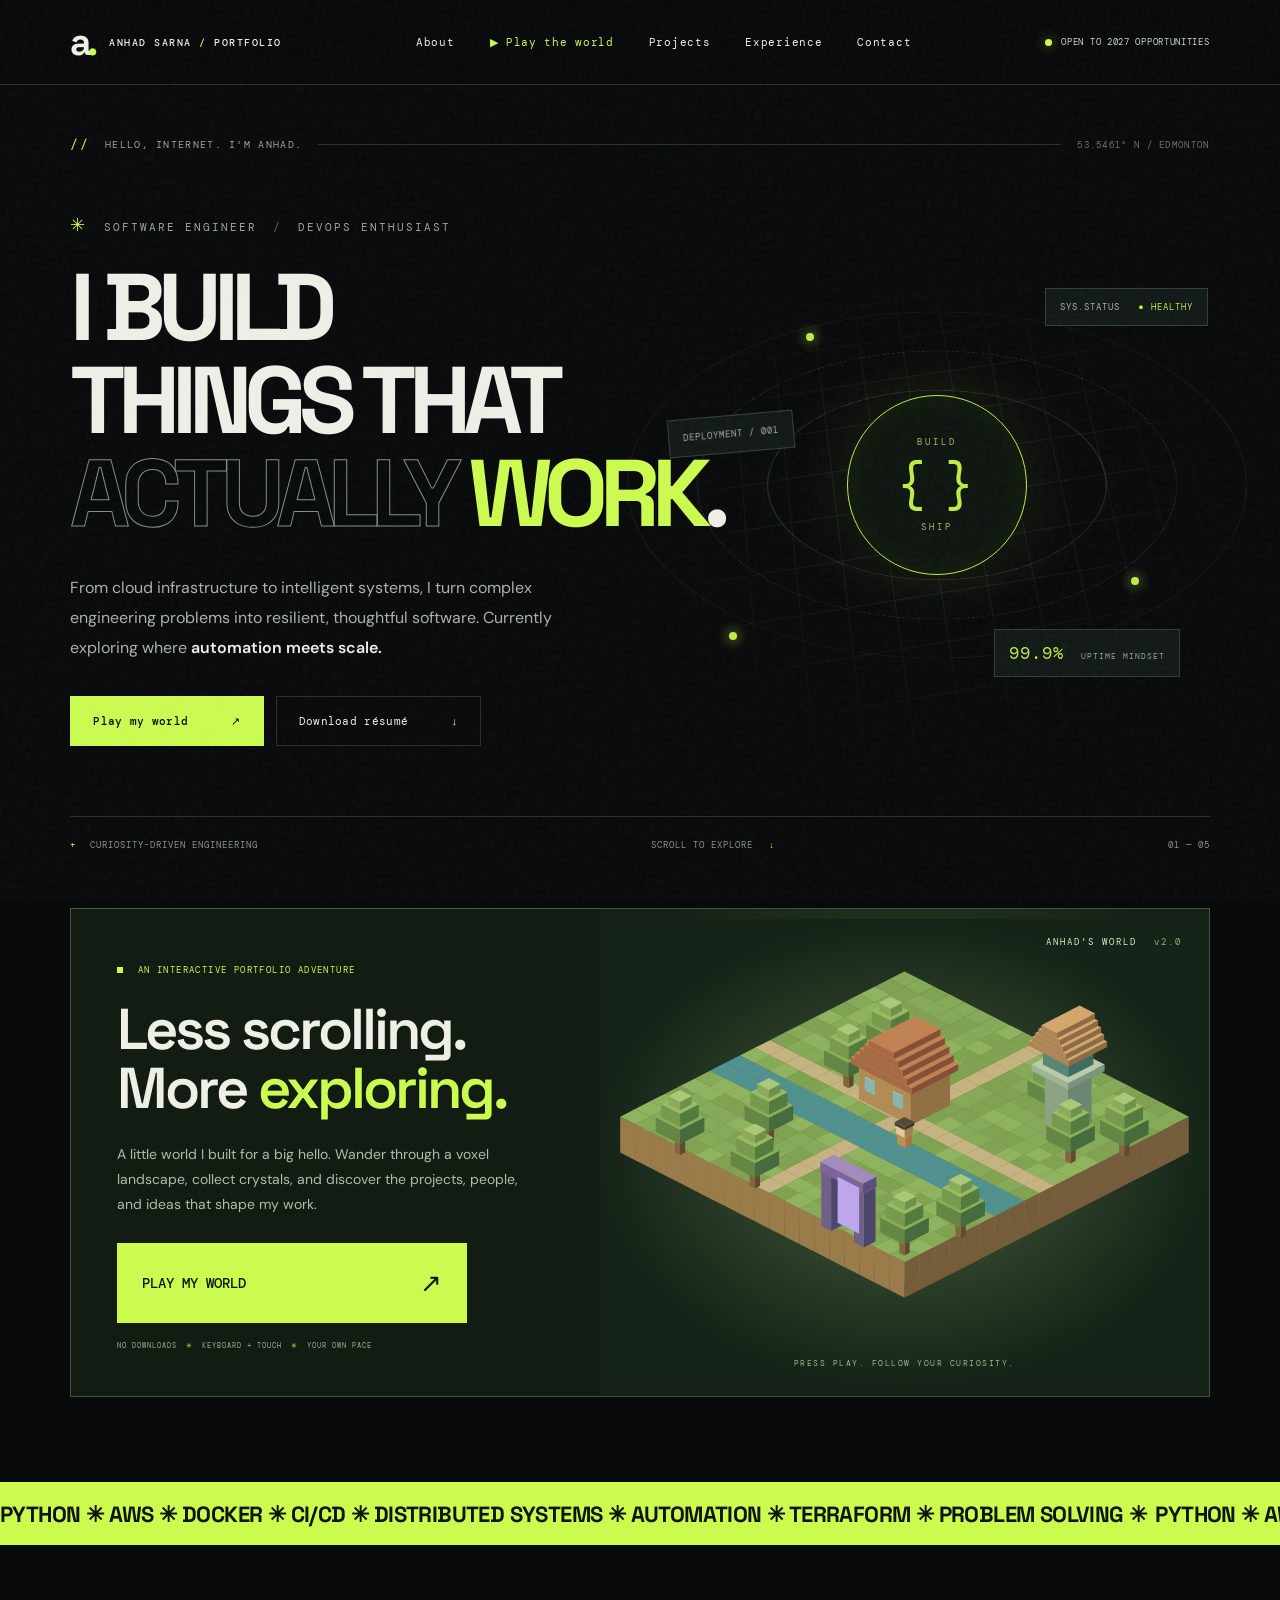
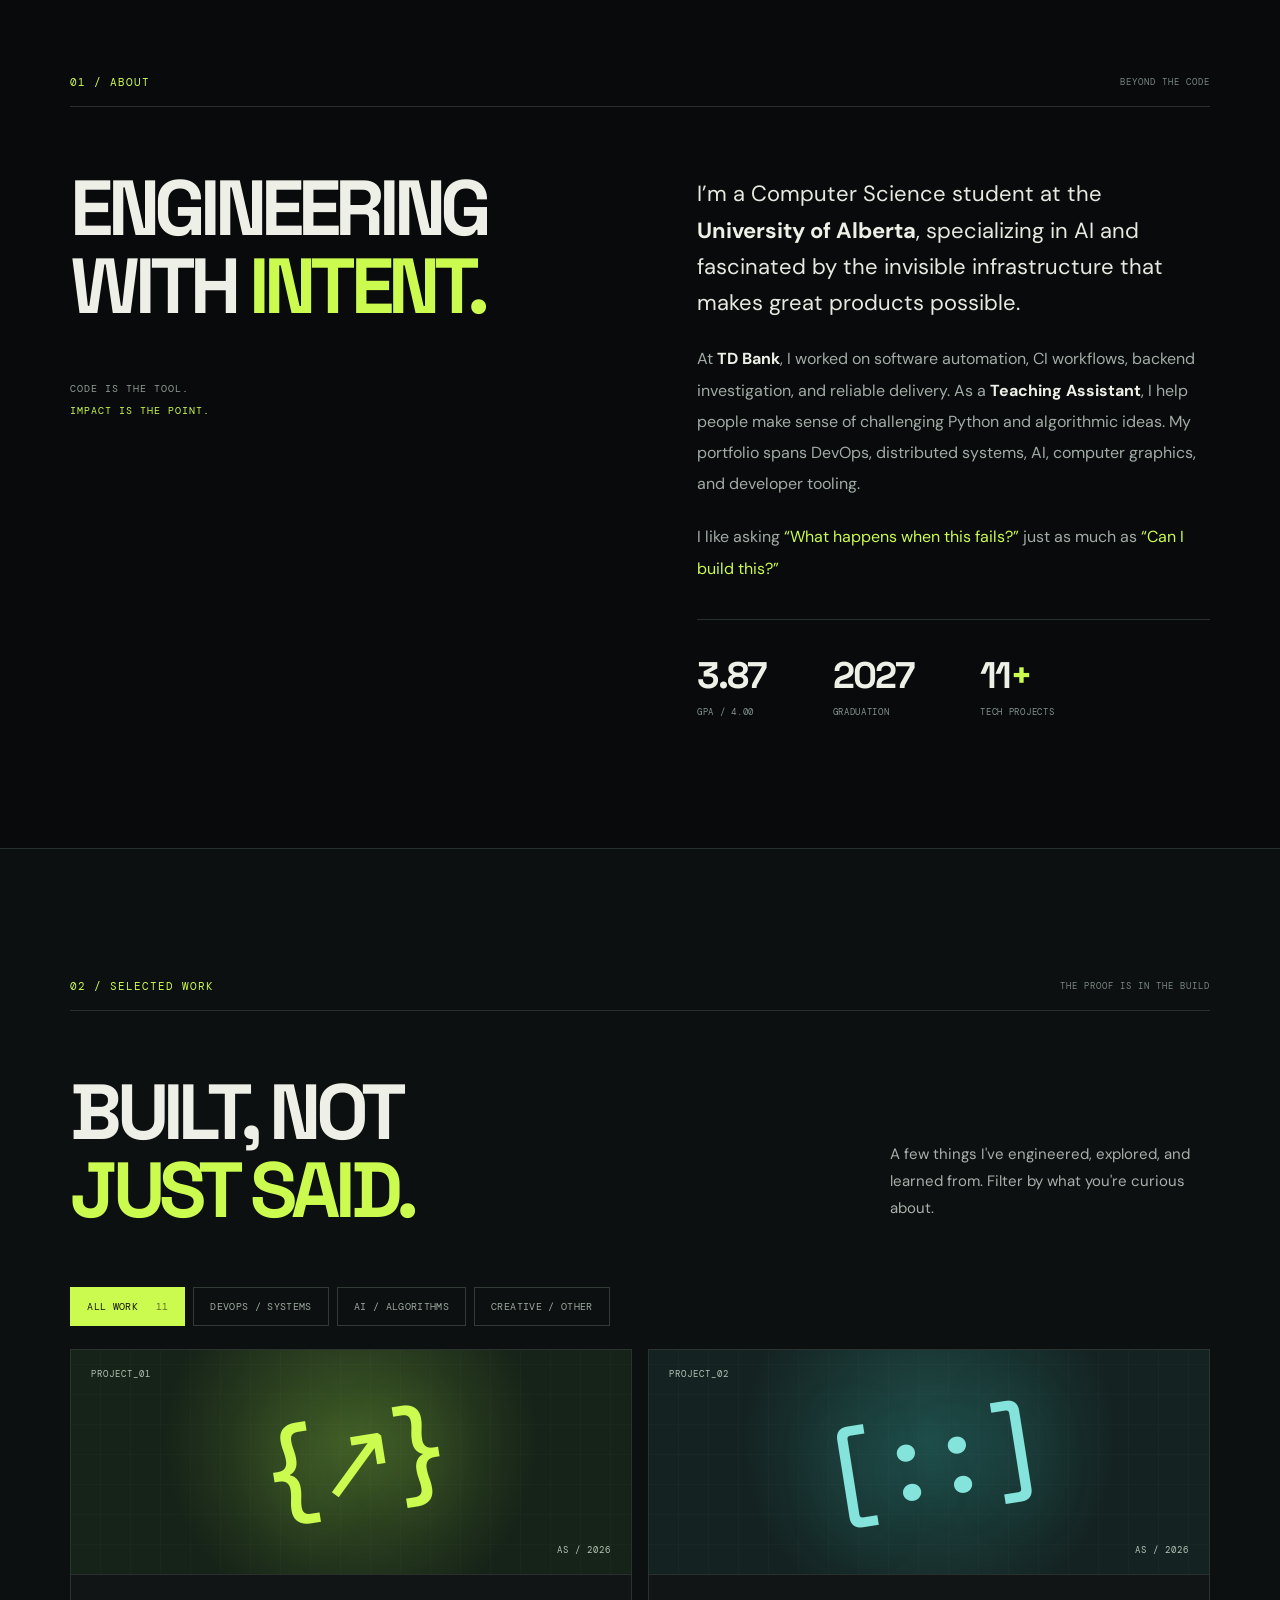
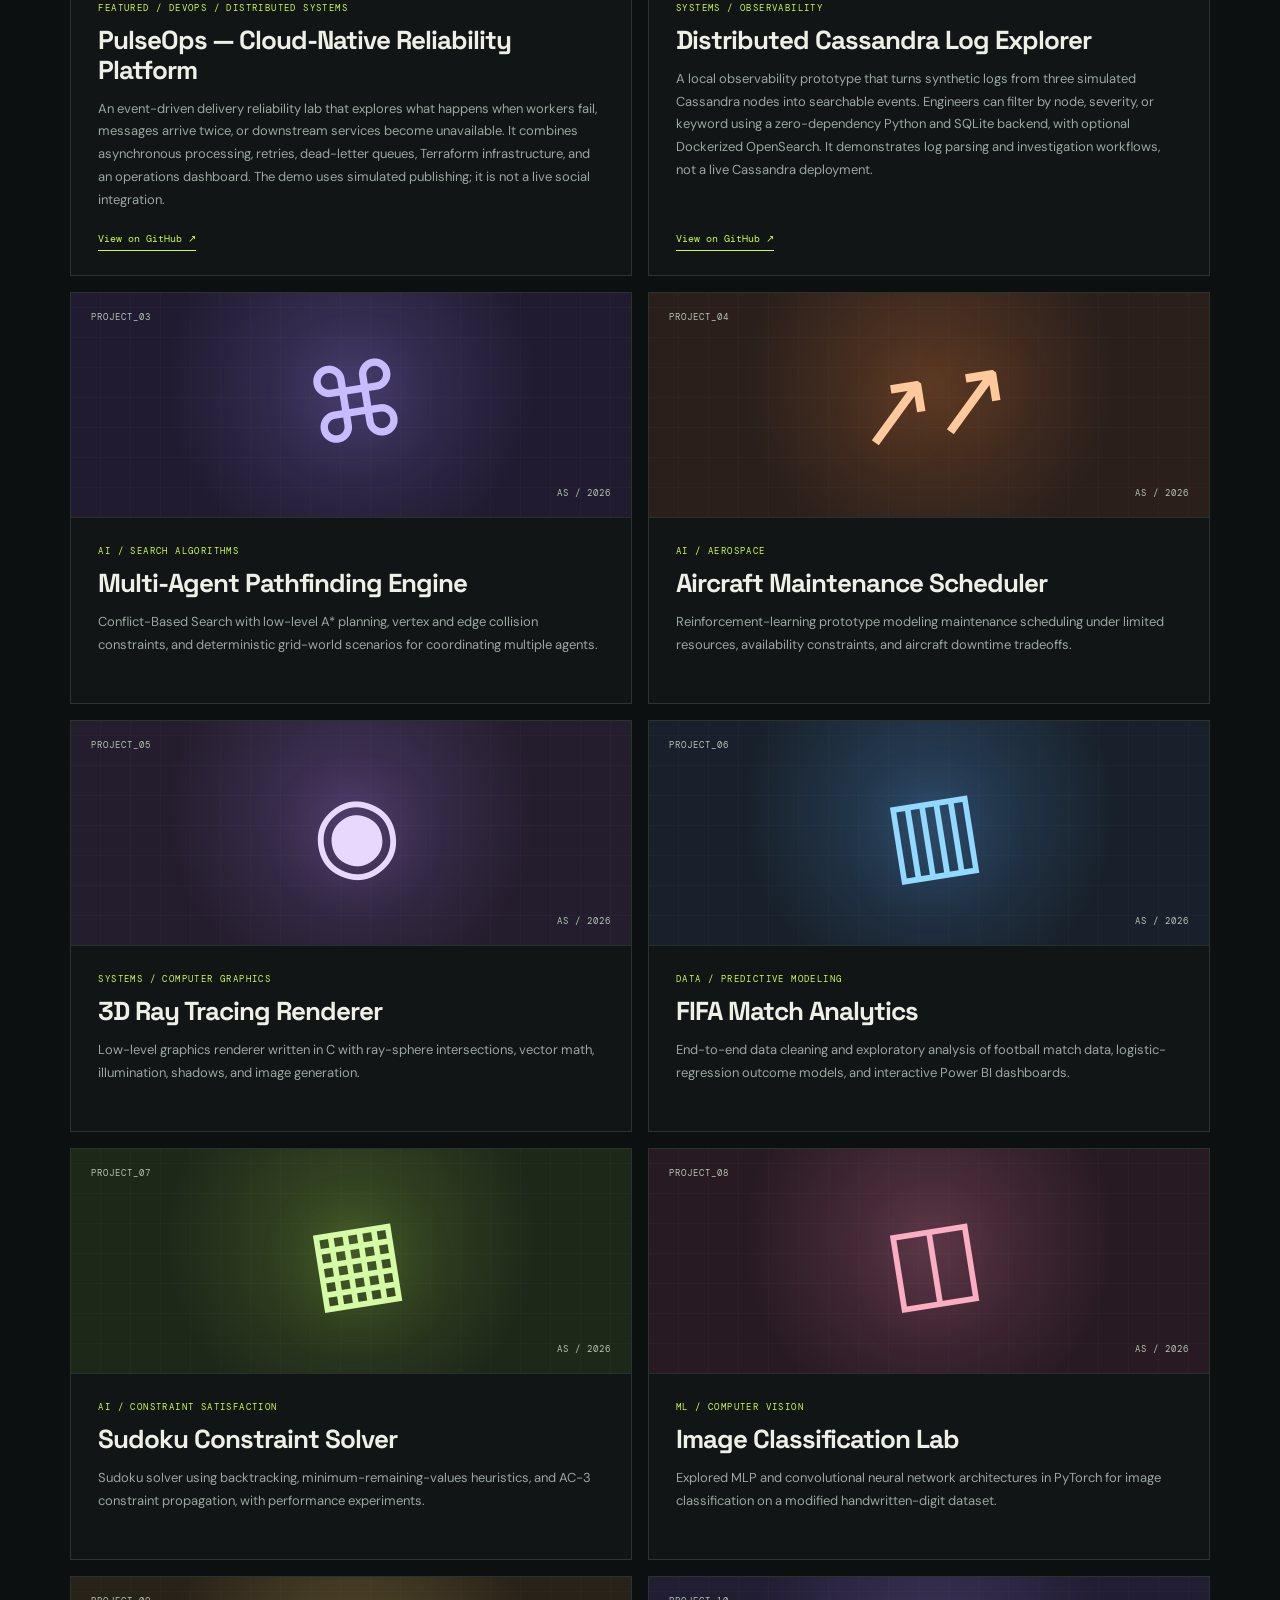
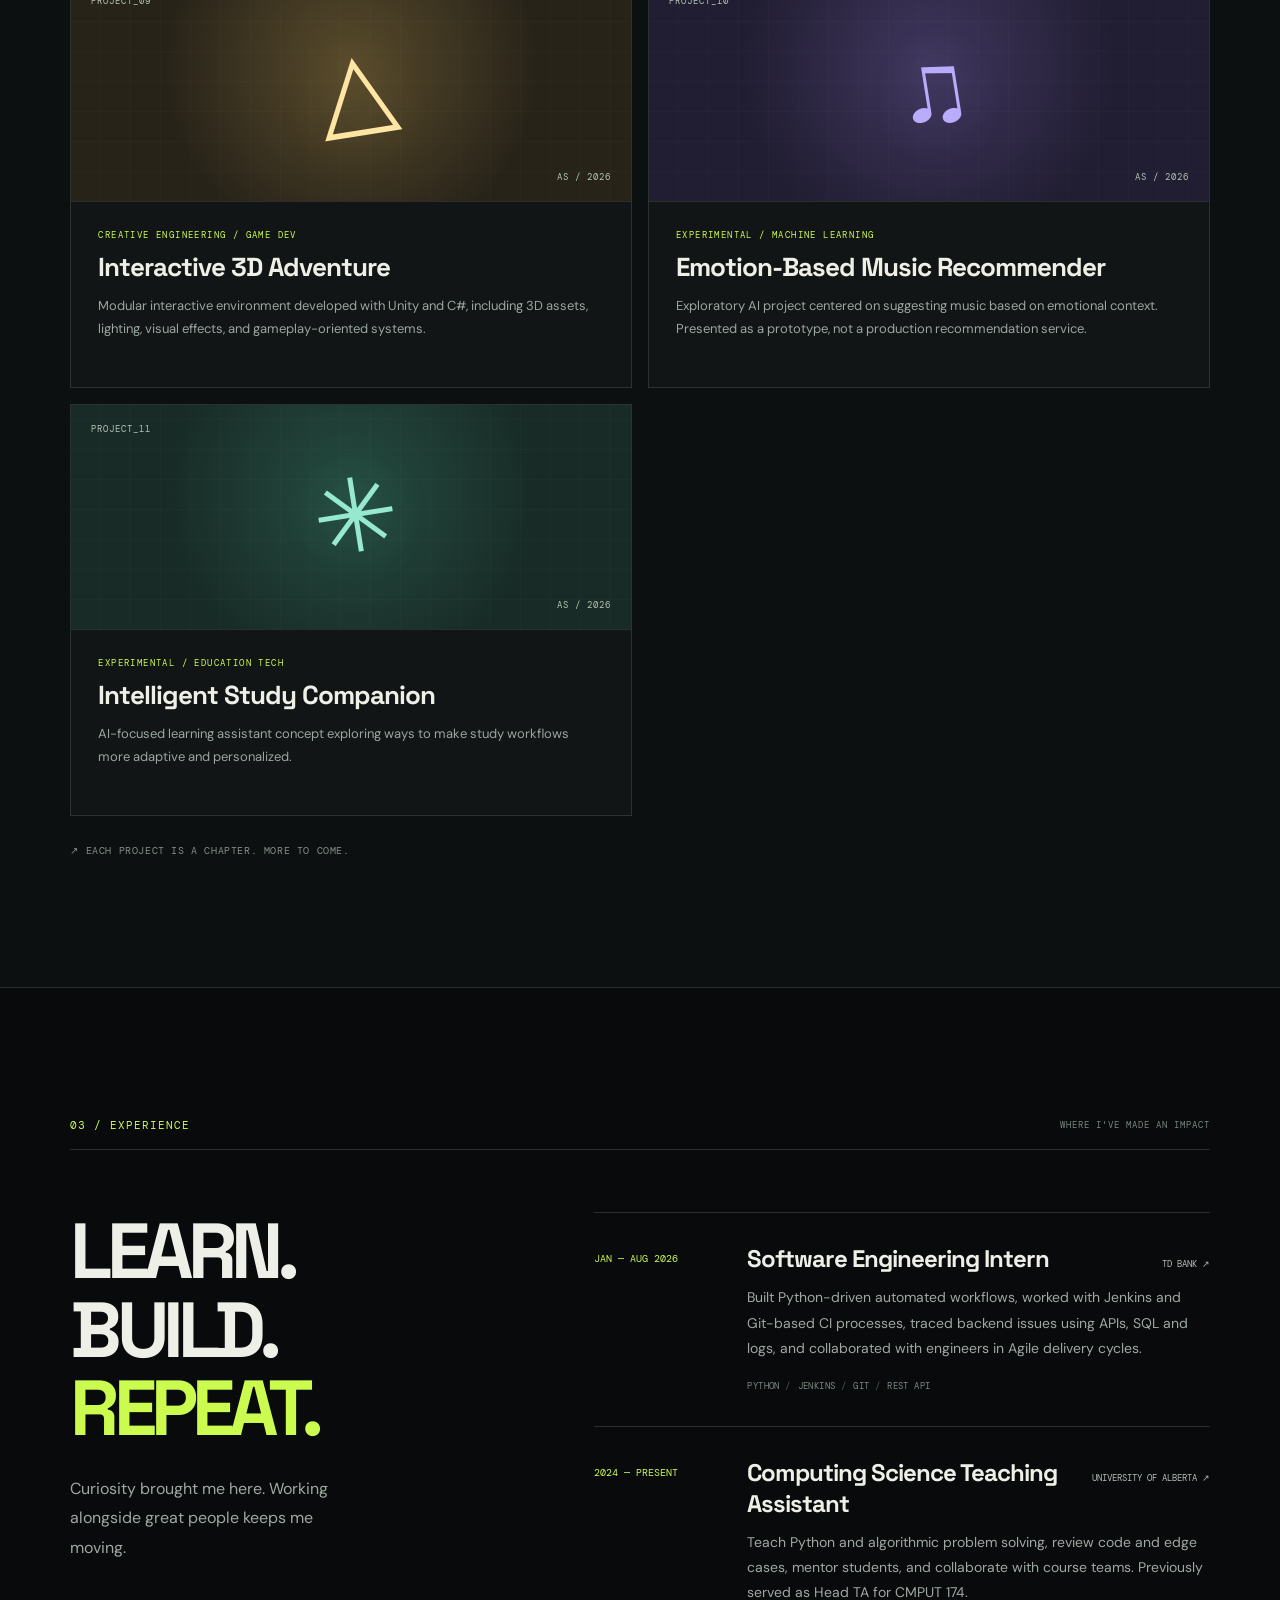
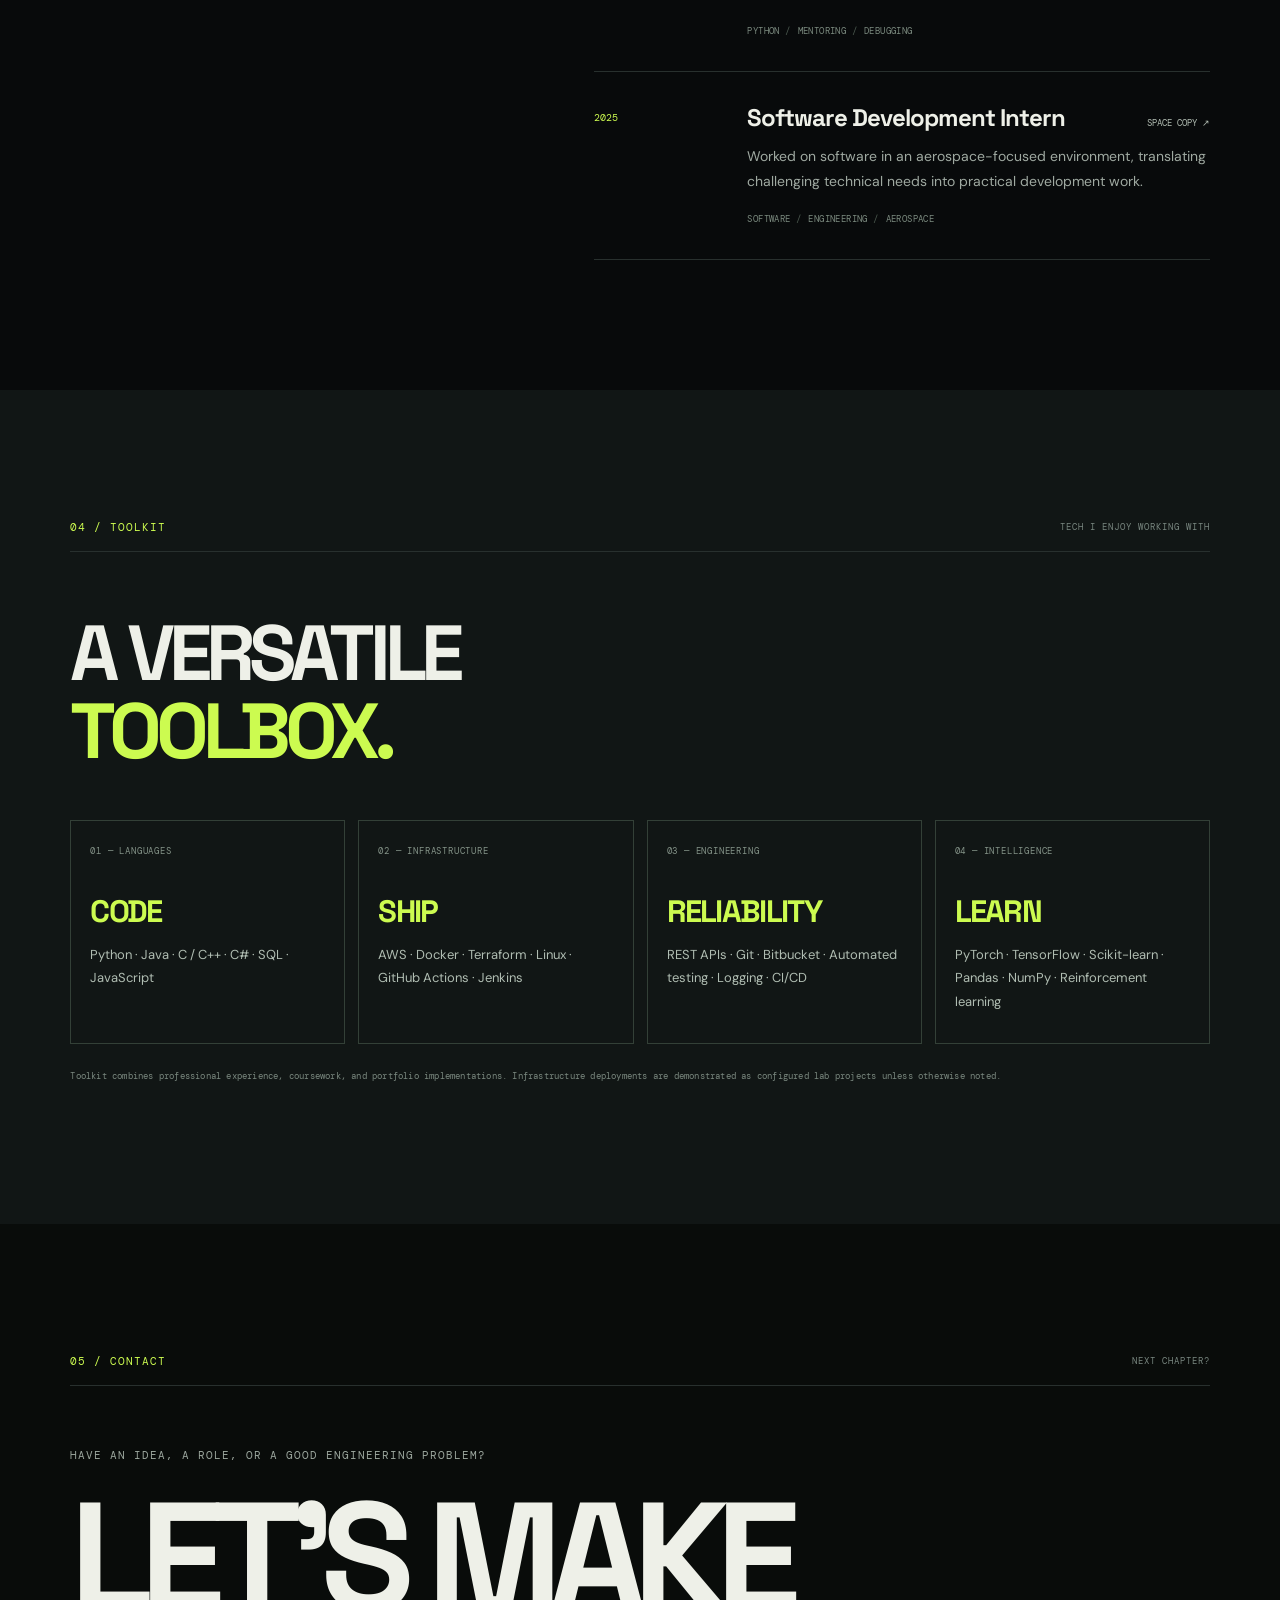
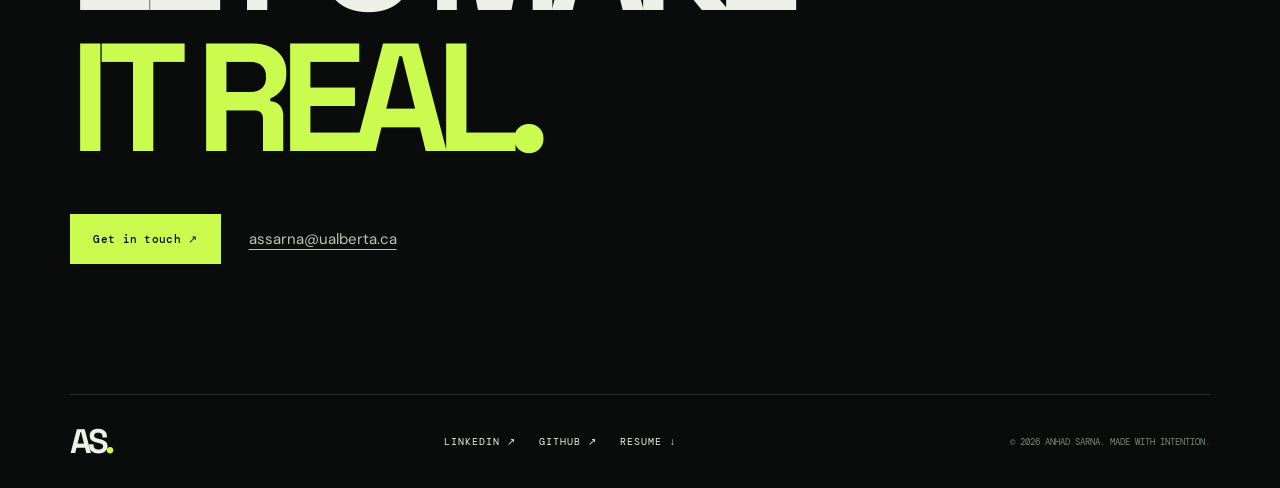
==== classic/index.html @ a9017a6d "Create voxel portfolio world and prominent play experience" ====
<!doctype html>
<html lang="en">
<head>
  <meta charset="UTF-8" />
  <meta name="viewport" content="width=device-width, initial-scale=1.0" />
  <meta name="theme-color" content="#080a0b" />
  <meta name="description" content="Anhad Singh Sarna — Software engineer building reliable systems, DevOps platforms and intelligent applications." />
  <title>Anhad Singh Sarna — Software Engineer & DevOps Builder</title>
  <link rel="preconnect" href="https://fonts.googleapis.com" />
  <link rel="preconnect" href="https://fonts.gstatic.com" crossorigin />
  <link href="https://fonts.googleapis.com/css2?family=DM+Mono:wght@400;500&family=DM+Sans:wght@400;500;600;700&family=Space+Grotesk:wght@400;500;600;700&display=swap" rel="stylesheet" />
  <link rel="stylesheet" href="styles.css?v=voxel3" />
  <script src="script.js?v=voxel3" defer></script>
</head>
<body>
  <div class="cursor-glow" aria-hidden="true"></div>
  <div class="grain" aria-hidden="true"></div>
  <header class="header" id="top">
    <a class="brand" href="#top" aria-label="Anhad Singh Sarna, back to top"><span class="brand-mark">a<span>.</span></span><span class="brand-word">ANHAD SARNA<span class="brand-slash"> / </span>PORTFOLIO</span></a>
    <nav class="desktop-nav" aria-label="Main navigation"><a href="#about">About</a><a href="../game/" class="nav-play">▶ Play the world</a><a href="#work">Projects</a><a href="#experience">Experience</a><a href="#contact">Contact</a></nav>
    <div class="nav-right"><span class="availability"><span class="live-dot"></span>OPEN TO 2027 OPPORTUNITIES</span><button class="menu-toggle" aria-expanded="false" aria-controls="mobile-nav" aria-label="Toggle menu"><span></span><span></span></button></div>
    <nav id="mobile-nav" class="mobile-nav" aria-label="Mobile navigation" hidden><a href="#about">About</a><a href="../game/" class="nav-play">▶ Play the world</a><a href="#work">Projects</a><a href="#experience">Experience</a><a href="#contact">Contact</a></nav>
  </header>
  <main>
    <section class="hero wrap" aria-labelledby="hero-title">
      <div class="hero-kicker"><span class="eyebrow-square">//</span> HELLO, INTERNET. I'M ANHAD. <span class="hero-kicker-line"></span> <span class="coordinates">53.5461° N / EDMONTON</span></div>
      <div class="hero-body"><div class="hero-copy"><p class="eyebrow hero-role"><span class="asterisk">✳</span> SOFTWARE ENGINEER <span class="text-dim">/</span> DEVOPS ENTHUSIAST</p><h1 id="hero-title">I BUILD<br/>THINGS THAT<br/><span class="outlined">ACTUALLY</span> <span class="accent-text">WORK<span class="hero-period">.</span></span></h1><p class="hero-description">From cloud infrastructure to intelligent systems, I turn complex engineering problems into resilient, thoughtful software. Currently exploring where <strong>automation meets scale.</strong></p><div class="hero-actions"><a class="button button-primary" href="../game/">Play my world <span aria-hidden="true">↗</span></a><a class="button button-secondary" href="../assets/Anhad_Singh_Sarna_Resume.pdf" download>Download résumé <span aria-hidden="true">↓</span></a></div></div><div class="hero-art" aria-label="Decorative interactive schematic of a software system"><div class="art-grid"></div><div class="orbit orbit-one"></div><div class="orbit orbit-two"></div><div class="orbit orbit-three"></div><div class="art-center"><span class="center-label">BUILD</span><span class="center-symbol">{ }</span><span class="center-label">SHIP</span></div><div class="art-tag tag-top">SYS.STATUS <span class="status-green">● HEALTHY</span></div><div class="art-tag tag-left">DEPLOYMENT / 001</div><div class="art-tag tag-bottom">99.9% <span>UPTIME MINDSET</span></div><div class="art-node node-one"></div><div class="art-node node-two"></div><div class="art-node node-three"></div></div></div>
      <div class="hero-foot"><span><span class="small-plus">+</span> CURIOSITY-DRIVEN ENGINEERING</span><a href="#about">SCROLL TO EXPLORE <span>↓</span></a><span class="hero-index">01 — 05</span></div>
    </section>
    <section class="play-feature wrap" aria-labelledby="play-title"><a class="play-card" href="../game/"><div class="play-copy"><p class="play-kicker"><span class="play-status"></span> AN INTERACTIVE PORTFOLIO ADVENTURE</p><h2 id="play-title">Less scrolling.<br>More <em>exploring.</em></h2><p>A little world I built for a big hello. Wander through a voxel landscape, collect crystals, and discover the projects, people, and ideas that shape my work.</p><span class="play-cta">PLAY MY WORLD <span>↗</span></span><div class="play-facts">NO DOWNLOADS <span>✳</span> KEYBOARD + TOUCH <span>✳</span> YOUR OWN PACE</div></div><div class="play-art" aria-hidden="true"><img src="../assets/voxel-world.svg" alt=""><span class="play-art-tag">ANHAD'S WORLD <span>v2.0</span></span><span class="play-art-caption">PRESS PLAY. FOLLOW YOUR CURIOSITY.</span></div></a></section><div class="ticker" aria-hidden="true"><div class="ticker-track"><span>PYTHON ✳ AWS ✳ DOCKER ✳ CI/CD ✳ DISTRIBUTED SYSTEMS ✳ AUTOMATION ✳ TERRAFORM ✳ PROBLEM SOLVING ✳ </span><span>PYTHON ✳ AWS ✳ DOCKER ✳ CI/CD ✳ DISTRIBUTED SYSTEMS ✳ AUTOMATION ✳ TERRAFORM ✳ PROBLEM SOLVING ✳ </span></div></div>
    <section class="section about wrap" id="about"><div class="section-heading"><span class="section-number">01 / ABOUT</span><span class="section-side">BEYOND THE CODE</span></div><div class="about-grid"><div><h2 class="section-title">ENGINEERING<br/>WITH <span class="accent-text">INTENT.</span></h2><div class="about-highlight">CODE IS THE TOOL.<br/><span>IMPACT IS THE POINT.</span></div></div><div class="about-right"><p class="about-lead">I’m a Computer Science student at the <strong>University of Alberta</strong>, specializing in AI and fascinated by the invisible infrastructure that makes great products possible.</p><p>At <strong>TD Bank</strong>, I worked on software automation, CI workflows, backend investigation, and reliable delivery. As a <strong>Teaching Assistant</strong>, I help people make sense of challenging Python and algorithmic ideas. My portfolio spans DevOps, distributed systems, AI, computer graphics, and developer tooling.</p><p>I like asking <em>“What happens when this fails?”</em> just as much as <em>“Can I build this?”</em></p><div class="about-stats"><div><span class="stat-num">3.87</span><span class="stat-name">GPA / 4.00</span></div><div><span class="stat-num">2027</span><span class="stat-name">GRADUATION</span></div><div><span class="stat-num">11<span class="accent-text">+</span></span><span class="stat-name">TECH PROJECTS</span></div></div></div></div></section>
    <section class="section projects-section" id="work"><div class="wrap"><div class="section-heading"><span class="section-number">02 / SELECTED WORK</span><span class="section-side">THE PROOF IS IN THE BUILD</span></div><div class="projects-head"><h2 class="section-title">BUILT, NOT<br/><span class="accent-text">JUST SAID.</span></h2><p>A few things I've engineered, explored, and learned from. Filter by what you're curious about.</p></div><div class="filters" role="group" aria-label="Filter projects"><button class="filter active" data-filter="all" aria-pressed="true">ALL WORK <span>11</span></button><button class="filter" data-filter="devops" aria-pressed="false">DEVOPS / SYSTEMS</button><button class="filter" data-filter="ai" aria-pressed="false">AI / ALGORITHMS</button><button class="filter" data-filter="creative" aria-pressed="false">CREATIVE / OTHER</button></div><div class="projects-grid" id="projects-grid"></div><div class="projects-footer"><span>↗ EACH PROJECT IS A CHAPTER. MORE TO COME.</span></div></div></section>
    <section class="section experience wrap" id="experience"><div class="section-heading"><span class="section-number">03 / EXPERIENCE</span><span class="section-side">WHERE I'VE MADE AN IMPACT</span></div><div class="experience-layout"><div><h2 class="section-title">LEARN.<br/>BUILD.<br/><span class="accent-text">REPEAT.</span></h2><p class="experience-aside">Curiosity brought me here. Working alongside great people keeps me moving.</p></div><div class="timeline"><article class="timeline-item"><div class="timeline-date">JAN — AUG 2026</div><div class="timeline-main"><div class="timeline-top"><h3>Software Engineering Intern</h3><span class="company">TD BANK ↗</span></div><p>Built Python-driven automated workflows, worked with Jenkins and Git-based CI processes, traced backend issues using APIs, SQL and logs, and collaborated with engineers in Agile delivery cycles.</p><div class="mini-tags"><span>PYTHON</span><span>JENKINS</span><span>GIT</span><span>REST API</span></div></div></article><article class="timeline-item"><div class="timeline-date">2024 — PRESENT</div><div class="timeline-main"><div class="timeline-top"><h3>Computing Science Teaching Assistant</h3><span class="company">UNIVERSITY OF ALBERTA ↗</span></div><p>Teach Python and algorithmic problem solving, review code and edge cases, mentor students, and collaborate with course teams. Previously served as Head TA for CMPUT 174.</p><div class="mini-tags"><span>PYTHON</span><span>MENTORING</span><span>DEBUGGING</span></div></div></article><article class="timeline-item"><div class="timeline-date">2025</div><div class="timeline-main"><div class="timeline-top"><h3>Software Development Intern</h3><span class="company">SPACE COPY ↗</span></div><p>Worked on software in an aerospace-focused environment, translating challenging technical needs into practical development work.</p><div class="mini-tags"><span>SOFTWARE</span><span>ENGINEERING</span><span>AEROSPACE</span></div></div></article></div></div></section>
    <section class="section toolbelt-section"><div class="wrap"><div class="section-heading"><span class="section-number">04 / TOOLKIT</span><span class="section-side">TECH I ENJOY WORKING WITH</span></div><h2 class="section-title">A VERSATILE<br/><span class="accent-text">TOOLBOX.</span></h2><div class="tool-grid"><div class="tool-card"><span class="tool-index">01 — LANGUAGES</span><h3>CODE</h3><p>Python · Java · C / C++ · C# · SQL · JavaScript</p></div><div class="tool-card"><span class="tool-index">02 — INFRASTRUCTURE</span><h3>SHIP</h3><p>AWS · Docker · Terraform · Linux · GitHub Actions · Jenkins</p></div><div class="tool-card"><span class="tool-index">03 — ENGINEERING</span><h3>RELIABILITY</h3><p>REST APIs · Git · Bitbucket · Automated testing · Logging · CI/CD</p></div><div class="tool-card"><span class="tool-index">04 — INTELLIGENCE</span><h3>LEARN</h3><p>PyTorch · TensorFlow · Scikit-learn · Pandas · NumPy · Reinforcement learning</p></div></div><p class="tool-note">Toolkit combines professional experience, coursework, and portfolio implementations. Infrastructure deployments are demonstrated as configured lab projects unless otherwise noted.</p></div></section>
    <section class="section contact-section" id="contact"><div class="wrap"><div class="section-heading"><span class="section-number">05 / CONTACT</span><span class="section-side">NEXT CHAPTER?</span></div><p class="contact-eyebrow">HAVE AN IDEA, A ROLE, OR A GOOD ENGINEERING PROBLEM?</p><h2>LET'S MAKE<br/><span class="accent-text">IT REAL.</span></h2><div class="contact-actions"><a class="button button-primary" href="mailto:assarna@ualberta.ca?subject=Let's%20connect">Get in touch ↗</a><a class="contact-mail" href="mailto:assarna@ualberta.ca">assarna@ualberta.ca</a></div><footer class="footer"><div class="footer-logo">AS<span>.</span></div><div class="footer-links"><a href="https://www.linkedin.com/in/anhad-singh-sarna-578a11255/" target="_blank" rel="noopener noreferrer">LINKEDIN ↗</a><a href="https://github.com/anhads3ngh" target="_blank" rel="noopener noreferrer">GITHUB ↗</a><a href="../assets/Anhad_Singh_Sarna_Resume.pdf" download>RESUME ↓</a></div><span class="copyright">© <span id="current-year">2026</span> ANHAD SARNA. MADE WITH INTENTION.</span></footer></div></section>
  </main>
  <button class="back-to-top" aria-label="Back to top" title="Back to top">↑</button>
</body>
</html>
---- classic/styles.css ----
:root{--bg:#080a0b;--panel:#111516;--panel2:#151b1b;--line:#28302e;--ink:#eef0e8;--muted:#9ba6a2;--acid:#ccfb50;--mono:'DM Mono',monospace;--heading:'Space Grotesk',sans-serif;--body:'DM Sans',sans-serif}*{box-sizing:border-box}html{scroll-behavior:smooth}body{margin:0;background:var(--bg);color:var(--ink);font-family:var(--body);-webkit-font-smoothing:antialiased;overflow-x:hidden}a{color:inherit;text-decoration:none}button{font:inherit}::selection{background:var(--acid);color:var(--bg)}.wrap{max-width:1400px;margin:auto;padding-left:5.5%;padding-right:5.5%}.grain{pointer-events:none;position:fixed;inset:0;z-index:20;opacity:.035;background-image:url("data:image/svg+xml,%3Csvg viewBox='0 0 180 180' xmlns='http://www.w3.org/2000/svg'%3E%3Cfilter id='n'%3E%3CfeTurbulence type='fractalNoise' baseFrequency='.85' numOctaves='3' stitchTiles='stitch'/%3E%3C/filter%3E%3Crect width='100%25' height='100%25' filter='url(%23n)'/%3E%3C/svg%3E")}.cursor-glow{position:fixed;z-index:0;width:400px;height:400px;border-radius:50%;pointer-events:none;background:radial-gradient(circle,rgba(204,251,80,.055),transparent 65%);transform:translate(-50%,-50%);top:-500px;left:-500px}.header{height:85px;border-bottom:1px solid var(--line);display:flex;align-items:center;justify-content:space-between;padding:0 5.5%;position:relative;z-index:11;background:rgba(8,10,11,.94);backdrop-filter:blur(20px)}.brand{display:flex;align-items:center;gap:16px}.brand-mark{font-family:var(--heading);font-size:38px;font-weight:700;line-height:1;letter-spacing:-5px}.brand-mark span,.footer-logo span{color:var(--acid)}.brand-word,.desktop-nav,.availability,.eyebrow,.section-number,.section-side,.hero-kicker,.hero-foot,.coordinates,.mini-tags,.filters,.projects-footer,.tool-index,.tool-note,.timeline-date,.company,.copyright,.footer-links,.contact-eyebrow{font-family:var(--mono)}.brand-word{font-size:10px;font-weight:500;letter-spacing:1.5px}.brand-slash{color:var(--acid)}.desktop-nav{display:flex;align-items:center;gap:35px;font-size:11px;letter-spacing:.7px}.desktop-nav a,.footer-links a{transition:color .2s}.desktop-nav a:hover,.footer-links a:hover{color:var(--acid)}.availability{font-size:9px;letter-spacing:.7px;display:flex;align-items:center;gap:9px;color:#cbd9c7}.live-dot{width:7px;height:7px;border-radius:50%;background:var(--acid);box-shadow:0 0 12px rgba(204,251,80,.6);animation:blink 2.5s infinite}@keyframes blink{50%{opacity:.45}}.menu-toggle,.mobile-nav{display:none}.hero{min-height:780px;padding-top:51px;position:relative}.hero-kicker{display:flex;align-items:center;gap:16px;font-size:10px;letter-spacing:1.3px;color:var(--muted)}.eyebrow-square{color:var(--acid);font-size:13px}.hero-kicker-line{flex:1;height:1px;background:var(--line)}.coordinates{white-space:nowrap;color:#697670;font-size:9px}.hero-body{min-height:637px;display:grid;grid-template-columns:1.2fr .8fr;align-items:center;position:relative}.hero-copy{z-index:2;padding:60px 0 70px}.hero-role{font-size:11px;letter-spacing:2px;color:var(--muted);margin:0 0 25px}.asterisk{color:var(--acid);font-size:18px;margin-right:8px}.text-dim{color:#59645e;margin:0 7px}.hero h1{font-family:var(--heading);font-size:clamp(66px,7.4vw,115px);line-height:.98;letter-spacing:-.085em;font-weight:700;margin:0 0 33px;white-space:nowrap}.outlined{color:transparent;-webkit-text-stroke:1px #82928a}.accent-text{color:var(--acid)}.hero-period{color:var(--ink)}.hero-description{max-width:520px;font-size:16px;line-height:1.85;color:#a9b2ae;margin:0 0 34px}.hero-description strong{color:var(--ink);font-weight:600}.hero-actions{display:flex;gap:12px;flex-wrap:wrap}.button{font-family:var(--mono);font-size:11px;letter-spacing:.3px;padding:17px 22px;display:inline-flex;align-items:center;gap:43px;justify-content:space-between;border:1px solid var(--line);transition:transform .2s,background .2s,border .2s}.button:hover{transform:translateY(-3px)}.button-primary{background:var(--acid);border-color:var(--acid);color:var(--bg);font-weight:500}.button-primary:hover{background:#dfff89}.button-secondary{background:transparent;color:var(--ink)}.button-secondary:hover{border-color:var(--acid)}.hero-art{height:500px;position:relative;isolation:isolate;opacity:.94;display:flex;align-items:center;justify-content:center;margin-left:-90px}.art-grid{position:absolute;inset:-10%;background-image:linear-gradient(to right,#222c2a 1px,transparent 1px),linear-gradient(to bottom,#222c2a 1px,transparent 1px);background-size:45px 45px;mask-image:radial-gradient(ellipse,black,transparent 70%);opacity:.8;transform:perspective(550px) rotateX(13deg) rotateZ(-9deg)}.orbit{position:absolute;border:1px solid rgba(160,191,173,.27);border-radius:50%;transform:rotateX(56deg) rotateZ(-18deg)}.orbit-one{width:340px;height:340px;box-shadow:0 0 100px rgba(204,251,80,.04)}.orbit-two{width:480px;height:480px;border-style:dashed;animation:spin 32s linear infinite}.orbit-three{width:620px;height:620px;opacity:.43;animation:spinreverse 45s linear infinite}@keyframes spin{to{transform:rotateX(56deg) rotateZ(342deg)}}@keyframes spinreverse{to{transform:rotateX(56deg) rotateZ(-378deg)}}.art-center{position:relative;width:180px;height:180px;border:1px solid var(--acid);background:#101710;border-radius:50%;box-shadow:0 0 90px rgba(204,251,80,.12),inset 0 0 35px rgba(204,251,80,.05);display:flex;flex-direction:column;align-items:center;justify-content:center;gap:3px}.center-symbol{color:var(--acid);font-family:var(--mono);font-size:51px;letter-spacing:-8px;padding-right:10px}.center-label{font-family:var(--mono);font-size:9px;letter-spacing:3px;color:#a9c778}.art-tag{position:absolute;background:#141b19;border:1px solid #35443b;padding:12px 14px;font:9px var(--mono);letter-spacing:1px;color:#b4beb7;white-space:nowrap;z-index:2}.tag-top{top:53px;right:2px}.tag-left{left:4px;top:180px;transform:rotate(-5deg)}.tag-bottom{bottom:58px;right:30px;color:var(--acid);font-size:17px}.tag-bottom span{font-size:8px;color:#a5b0aa;margin-left:6px}.status-green{color:var(--acid);margin-left:12px}.art-node{height:8px;width:8px;border-radius:50%;background:var(--acid);position:absolute;box-shadow:0 0 13px var(--acid)}.node-one{top:98px;left:26%}.node-two{right:13%;bottom:30%}.node-three{left:12%;bottom:19%}.hero-foot{height:57px;border-top:1px solid var(--line);display:flex;justify-content:space-between;align-items:center;font-size:9px;letter-spacing:1px;color:#88948e}.small-plus{color:var(--acid);margin-right:8px}.hero-foot a{transition:color .2s}.hero-foot a:hover{color:var(--acid)}.hero-foot a span{color:var(--acid);padding-left:10px}.ticker{height:63px;display:flex;align-items:center;background:var(--acid);color:#10140c;overflow:hidden}.ticker-track{display:flex;align-items:center;width:max-content;animation:marquee 36s linear infinite;font-family:var(--heading);font-size:22px;letter-spacing:-.6px;font-weight:700;white-space:nowrap}.ticker-track span{padding-right:9px}@keyframes marquee{to{transform:translateX(-50%)}}.section{padding-top:130px;padding-bottom:130px;scroll-margin-top:20px}.section-heading{display:flex;justify-content:space-between;align-items:center;border-bottom:1px solid var(--line);padding-bottom:17px;margin-bottom:62px}.section-number{font-size:11px;color:var(--acid);letter-spacing:1px}.section-side{font-size:9px;letter-spacing:1px;color:#798780}.section-title{font-family:var(--heading);font-size:clamp(52px,6.1vw,91px);line-height:1;letter-spacing:-.075em;margin:0;font-weight:700}.about-grid{display:grid;grid-template-columns:1fr 1fr;gap:10%}.about-highlight{font-family:var(--mono);color:#8f9c93;letter-spacing:1px;font-size:10px;line-height:2.2;margin-top:53px}.about-highlight span{color:var(--acid)}.about-right{padding-top:7px}.about-right p{font-size:16px;color:#a2aca5;line-height:1.95;margin:0 0 22px}.about-right p strong{color:var(--ink)}.about-right .about-lead{font-size:22px;line-height:1.65;color:#e5e9e0}.about-right p em{color:var(--acid);font-style:normal}.about-stats{display:flex;gap:13%;border-top:1px solid var(--line);margin-top:35px;padding-top:32px}.about-stats>div{display:flex;flex-direction:column;gap:7px}.stat-num{font-family:var(--heading);font-size:37px;letter-spacing:-2px;font-weight:700}.stat-name{font:9px var(--mono);color:#84928b;white-space:nowrap;letter-spacing:.7px}.projects-section{background:#0d1010;border-top:1px solid var(--line);border-bottom:1px solid var(--line)}.projects-head{display:flex;justify-content:space-between;align-items:end;gap:40px}.projects-head p{max-width:320px;margin:0 0 7px;color:#a7b0aa;font-size:15px;line-height:1.8}.filters{display:flex;flex-wrap:wrap;gap:8px;margin:58px 0 23px}.filter{border:1px solid #313a34;background:transparent;color:#9ba99d;padding:12px 16px;cursor:pointer;font:10px var(--mono);letter-spacing:.35px;transition:.2s}.filter:hover{border-color:var(--acid);color:var(--acid)}.filter.active{background:var(--acid);color:#11160d;border-color:var(--acid)}.filter span{margin-left:11px;opacity:.6}.projects-grid{display:grid;grid-template-columns:repeat(2,minmax(0,1fr));gap:16px}.project-card{border:1px solid #2b332e;background:#111515;overflow:hidden;min-height:412px;display:flex;flex-direction:column;transition:transform .25s,border-color .25s;position:relative}.project-card:hover{transform:translateY(-5px);border-color:#829c5c}.project-card[hidden]{display:none}.project-visual{height:225px;position:relative;overflow:hidden;background:var(--visual-bg,#1a221e);border-bottom:1px solid var(--line)}.project-visual:before{content:'';position:absolute;inset:0;background:radial-gradient(circle at 50% 40%,var(--visual-glow,rgba(204,251,80,.18)),transparent 60%),repeating-linear-gradient(0deg,transparent 0 29px,rgba(255,255,255,.034) 30px),repeating-linear-gradient(90deg,transparent 0 29px,rgba(255,255,255,.034) 30px)}.visual-content{position:absolute;inset:0;display:grid;place-items:center}.visual-glyph{font-family:var(--mono);font-size:clamp(66px,8vw,112px);font-weight:500;letter-spacing:-9px;color:var(--visual-color,var(--acid));text-shadow:0 0 60px var(--visual-glow,rgba(204,251,80,.35));transform:rotate(-9deg);transition:transform .4s}.project-card:hover .visual-glyph{transform:rotate(0) scale(1.07)}.visual-corner{position:absolute;left:20px;top:18px;font:9px var(--mono);letter-spacing:1px;color:#b5c4b5}.visual-serial{position:absolute;right:20px;bottom:18px;font:9px var(--mono);letter-spacing:1px;color:#b5c4b5}.project-body{padding:27px 27px 24px;flex:1;display:flex;flex-direction:column}.project-label{font:9px var(--mono);letter-spacing:1.4px;color:var(--acid);margin-bottom:12px}.project-headline{display:flex;justify-content:space-between;gap:15px;align-items:start}.project-headline h3{font-family:var(--heading);font-size:26px;line-height:1.15;letter-spacing:-1px;margin:0 0 12px}.project-arrow{font-family:var(--mono);font-size:23px;color:#bcc7b9;transition:transform .2s,color .2s}.project-card:hover .project-arrow{transform:translate(3px,-3px);color:var(--acid)}.project-body p{color:#9aa69f;font-size:13px;line-height:1.75;margin:0 0 21px}.project-tags{display:flex;gap:8px;flex-wrap:wrap;margin-top:auto}.project-tags span{font:9px var(--mono);color:#aab7aa;border:1px solid #323e33;padding:7px 9px}.projects-footer{display:flex;justify-content:space-between;padding-top:28px;gap:30px;font-size:10px;letter-spacing:.6px;color:#849088}.projects-footer a{color:var(--acid)}.experience-layout{display:grid;grid-template-columns:.8fr 1.2fr;gap:10%}.experience-aside{color:#9fa9a1;max-width:280px;line-height:1.85;margin-top:27px}.timeline-item{display:grid;grid-template-columns:135px 1fr;gap:18px;padding:30px 0 34px;border-top:1px solid var(--line)}.timeline-item:last-child{border-bottom:1px solid var(--line)}.timeline-date{font-size:10px;line-height:1.7;color:var(--acid);padding-top:7px}.timeline-top{display:flex;justify-content:space-between;gap:12px;align-items:baseline}.timeline h3{font-family:var(--heading);font-size:24px;letter-spacing:-1px;margin:0 0 11px}.company{font-size:9px;white-space:nowrap;color:#b1bcb2}.timeline-main p{font-size:14px;line-height:1.8;color:#9fa9a1;margin:0 0 19px}.mini-tags{display:flex;flex-wrap:wrap;gap:7px}.mini-tags span{font-size:9px;color:#7b8a7f;letter-spacing:.4px}.mini-tags span:not(:last-child):after{content:' /';color:#4c5a50}.toolbelt-section{background:#111615}.tool-grid{display:grid;grid-template-columns:repeat(4,1fr);gap:13px;margin-top:50px}.tool-card{border:1px solid #334037;padding:24px 19px 30px;min-height:218px;display:flex;flex-direction:column;transition:background .2s,transform .2s}.tool-card:hover{background:#1b251b;transform:translateY(-4px)}.tool-index{font-size:9px;color:#849388;letter-spacing:.8px}.tool-card h3{font-family:var(--heading);font-size:31px;letter-spacing:-1.7px;margin:34px 0 12px;color:var(--acid)}.tool-card p{margin:0;font-size:13px;line-height:1.8;color:#b0bdb2}.tool-note{font-size:9px;line-height:1.7;letter-spacing:.2px;color:#7a887f;margin-top:25px}.contact-section{padding-bottom:0;background:#090c0a}.contact-eyebrow{font-size:11px;color:#9ba69d;letter-spacing:1px;margin:0 0 25px}.contact-section h2{font-family:var(--heading);font-size:clamp(78px,12vw,184px);letter-spacing:-.085em;line-height:.92;margin:0}.contact-actions{display:flex;align-items:center;gap:28px;margin-top:45px;padding-bottom:130px}.contact-mail{font-size:15px;color:#bac4b8;text-decoration:underline;text-underline-offset:5px}.footer{border-top:1px solid var(--line);padding:25px 0;display:flex;align-items:center;justify-content:space-between;gap:25px}.footer-logo{font:700 34px var(--heading);letter-spacing:-4px}.footer-links{display:flex;gap:23px;font-size:10px;letter-spacing:1px}.copyright{font-size:9px;color:#7a887d}.back-to-top{border:1px solid var(--line);background:#192119;color:var(--acid);width:42px;height:42px;position:fixed;bottom:22px;right:22px;z-index:9;cursor:pointer;opacity:0;pointer-events:none;transition:.2s}.back-to-top.visible{opacity:1;pointer-events:auto}.back-to-top:hover{background:var(--acid);color:#10140c}body.no-scroll{overflow:hidden}@media(max-width:1200px){.hero h1{font-size:clamp(65px,7.4vw,100px)}.hero-art{margin-left:-135px;transform:scale(.86)}.availability{display:none}.tool-grid{grid-template-columns:repeat(2,1fr)}}@media(max-width:850px){.header{height:72px}.desktop-nav{display:none}.menu-toggle{display:flex;width:40px;height:40px;align-items:center;flex-direction:column;justify-content:center;gap:6px;border:1px solid var(--line);background:transparent;cursor:pointer}.menu-toggle span{width:18px;height:1px;background:var(--ink)}.mobile-nav{position:absolute;left:0;right:0;top:72px;padding:20px 5.5% 30px;background:#111715;flex-direction:column;gap:20px;border-bottom:1px solid var(--line);font-family:var(--mono);font-size:15px}.mobile-nav:not([hidden]){display:flex}.hero{padding-top:30px;min-height:auto}.hero-body{grid-template-columns:1fr;min-height:0}.hero-copy{padding:90px 0 50px}.hero h1{font-size:clamp(59px,11vw,94px)}.hero-art{height:380px;transform:scale(.8);margin:0}.hero-foot{margin-top:0}.about-grid,.experience-layout{grid-template-columns:1fr;gap:50px}.about-highlight{margin-top:25px}.projects-head{align-items:start;flex-direction:column;gap:20px}.projects-grid{grid-template-columns:1fr}.timeline-item{grid-template-columns:120px 1fr}.section{padding-top:90px;padding-bottom:90px}.section-heading{margin-bottom:45px}.footer{flex-wrap:wrap}.copyright{width:100%}}@media(max-width:550px){.brand-word{font-size:9px;letter-spacing:.3px}.hero-kicker{font-size:9px}.coordinates{display:none}.hero-copy{padding:75px 0 40px}.hero h1{font-size:clamp(47px,12.4vw,68px);letter-spacing:-.08em}.hero-description{font-size:14px}.hero-art{height:320px;transform:scale(.65);margin:-35px -20%}.hero-foot{font-size:8px}.hero-foot>span:first-child{display:none}.hero-foot{justify-content:space-between}.section-title{font-size:clamp(50px,12vw,70px)}.about-right .about-lead{font-size:19px}.about-stats{gap:8%;justify-content:space-between}.stat-num{font-size:30px}.stat-name{font-size:8px}.filters{gap:7px}.filter{font-size:9px;padding:10px}.projects-footer{flex-direction:column;gap:15px}.timeline-item{grid-template-columns:1fr;gap:8px}.timeline-top{flex-direction:column;gap:0}.timeline h3{font-size:22px}.tool-grid{grid-template-columns:1fr 1fr}.tool-card{min-height:200px;padding:17px 13px}.tool-card h3{font-size:25px}.tool-card p{font-size:11px}.contact-section h2{font-size:clamp(72px,16vw,112px)}.contact-actions{flex-direction:column;align-items:start;padding-bottom:75px}.footer-links{gap:12px}.copyright{line-height:1.6}}@media(prefers-reduced-motion:reduce){*,*:before,*:after{animation-duration:.01ms!important;transition-duration:.01ms!important;scroll-behavior:auto!important}}

.nav-play{color:var(--acid)!important}.play-feature{padding-top:35px;padding-bottom:85px}.play-card{display:grid;grid-template-columns:1fr 1.15fr;min-height:440px;border:1px solid #455437;background:#121c13;position:relative;overflow:hidden;transition:border-color .25s,transform .25s}.play-card:hover{border-color:var(--acid);transform:translateY(-3px)}.play-copy{padding:46px;z-index:1}.play-kicker{font:9px var(--mono);letter-spacing:1.4px;color:var(--acid)}.play-status{display:inline-block;background:var(--acid);width:6px;height:6px;margin-right:8px}.play-copy h2{font:600 clamp(42px,4.5vw,65px)/1.02 var(--heading);letter-spacing:-3px;margin:24px 0}.play-copy h2 em{font-style:normal;color:var(--acid)}.play-copy>p:not(.play-kicker){font-size:14px;line-height:1.8;color:#afbcab;max-width:420px}.play-cta{display:flex;justify-content:space-between;align-items:center;background:var(--acid);color:#10170b;font:500 14px var(--mono);padding:23px 25px;margin:26px 0 18px;max-width:350px}.play-cta>span{font-size:26px}.play-facts{font:7px var(--mono);letter-spacing:1px;color:#9cae94;display:flex;gap:9px}.play-facts span{color:var(--acid)}.play-art{position:relative;display:flex;align-items:center;justify-content:center;background:radial-gradient(ellipse at 50% 40%,#31462b,#162117 70%)}.play-art img{width:115%;max-width:none;image-rendering:auto}.play-art-tag{position:absolute;top:27px;right:27px;font:9px var(--mono);letter-spacing:2px;color:#dbeaca}.play-art-tag span{margin-left:10px;color:#91ac75}.play-art-caption{position:absolute;bottom:28px;font:8px var(--mono);letter-spacing:1.5px;color:#a0b58e}a:focus-visible,button:focus-visible{outline:3px solid var(--acid);outline-offset:5px}.project-tags a{color:var(--acid);font:10px var(--mono);border-bottom:1px solid var(--acid);padding-bottom:5px}@media(max-width:850px){.play-card{grid-template-columns:1fr}.play-art{height:310px;grid-row:1}.play-art img{width:100%;max-height:390px}.play-copy{padding:28px}.play-feature{padding-top:20px;padding-bottom:60px}.play-copy h2{font-size:48px}.play-facts{font-size:6px}.play-cta{max-width:none}}

html{overflow-x:clip}body{max-width:100%}.hero{overflow:clip}
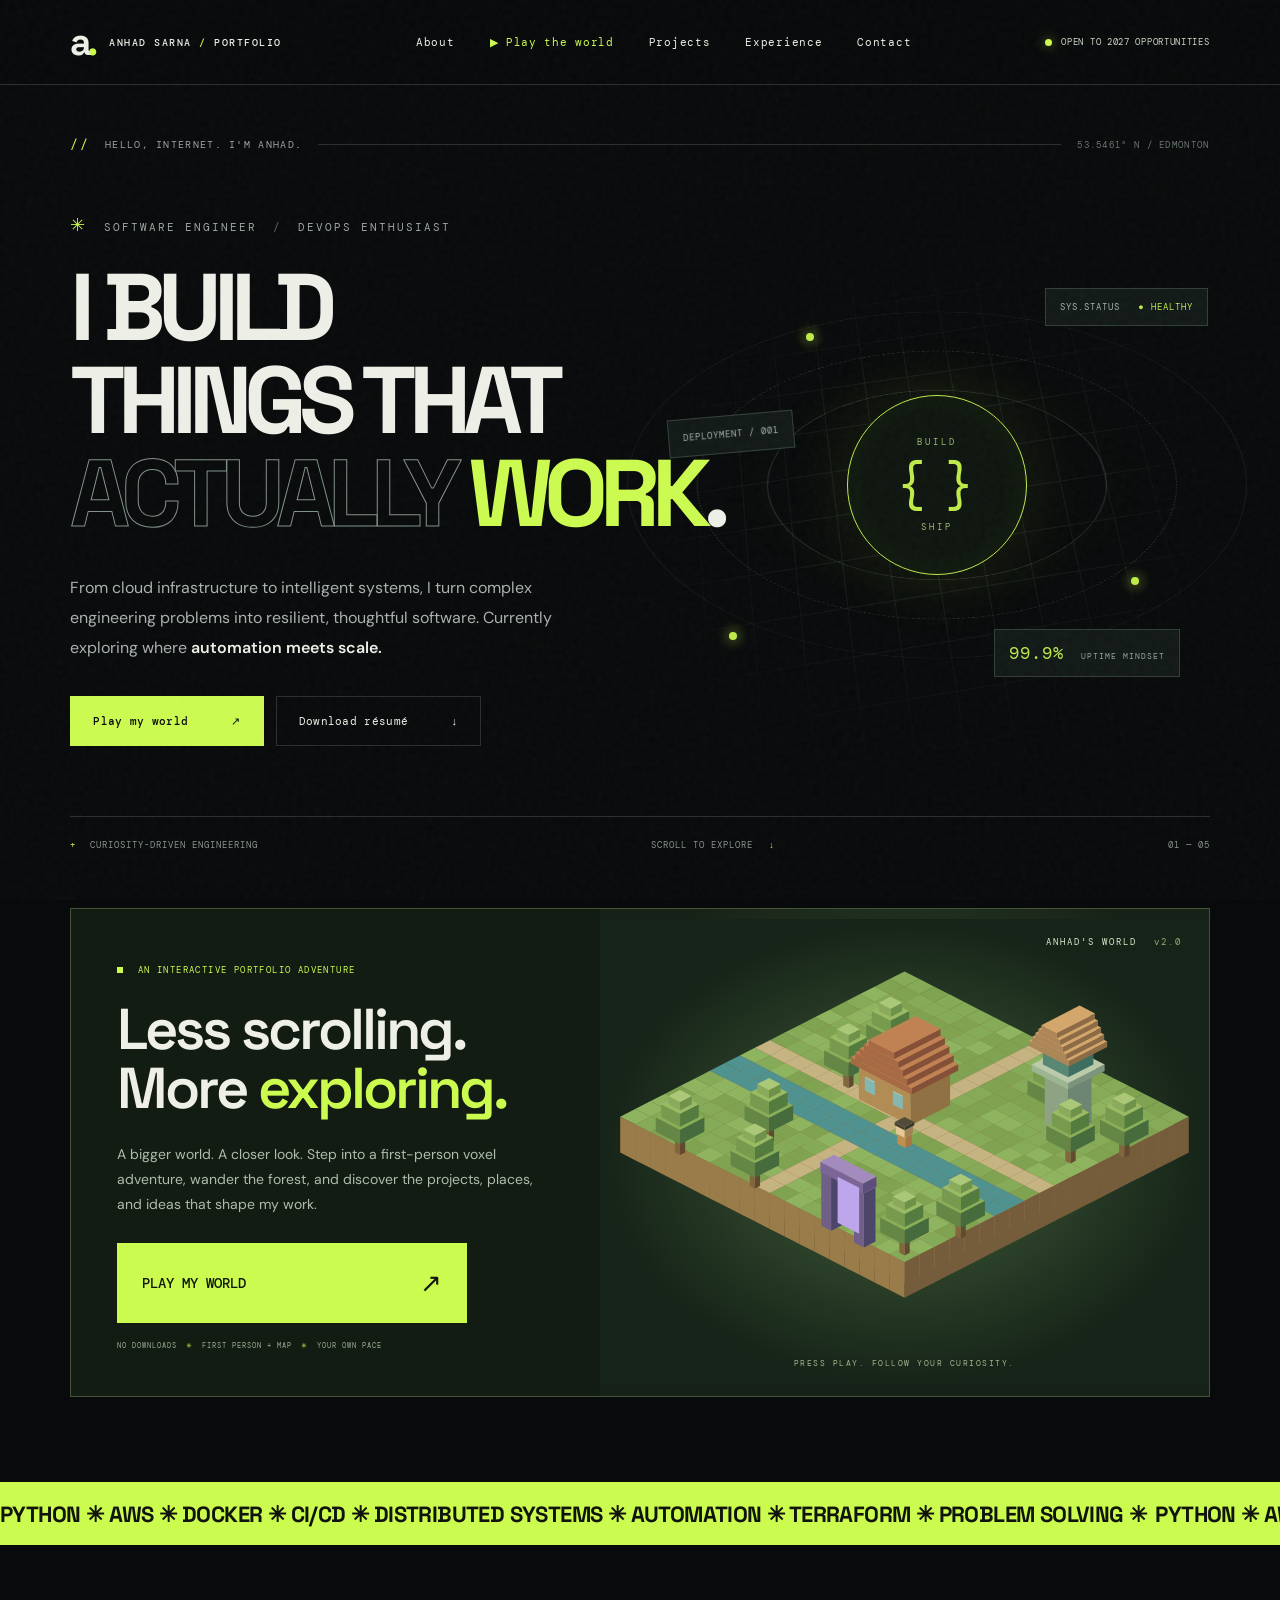
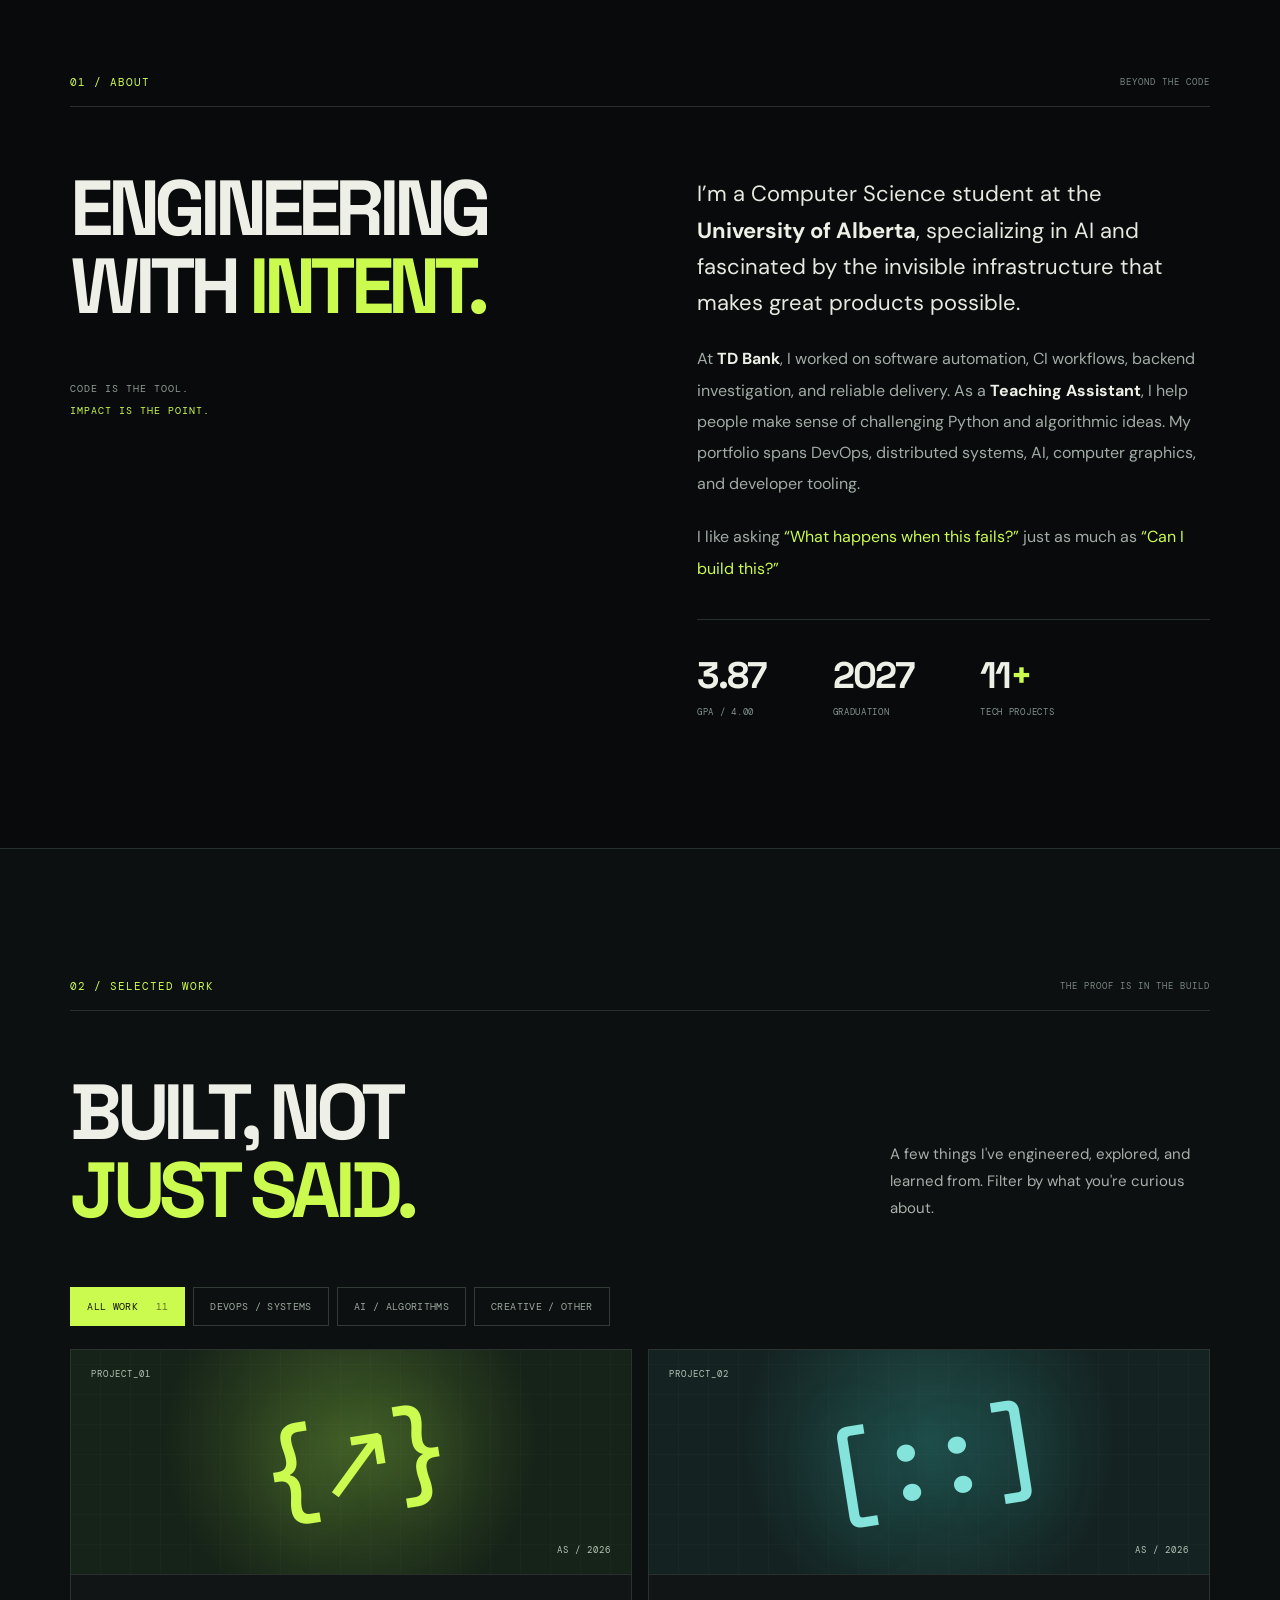
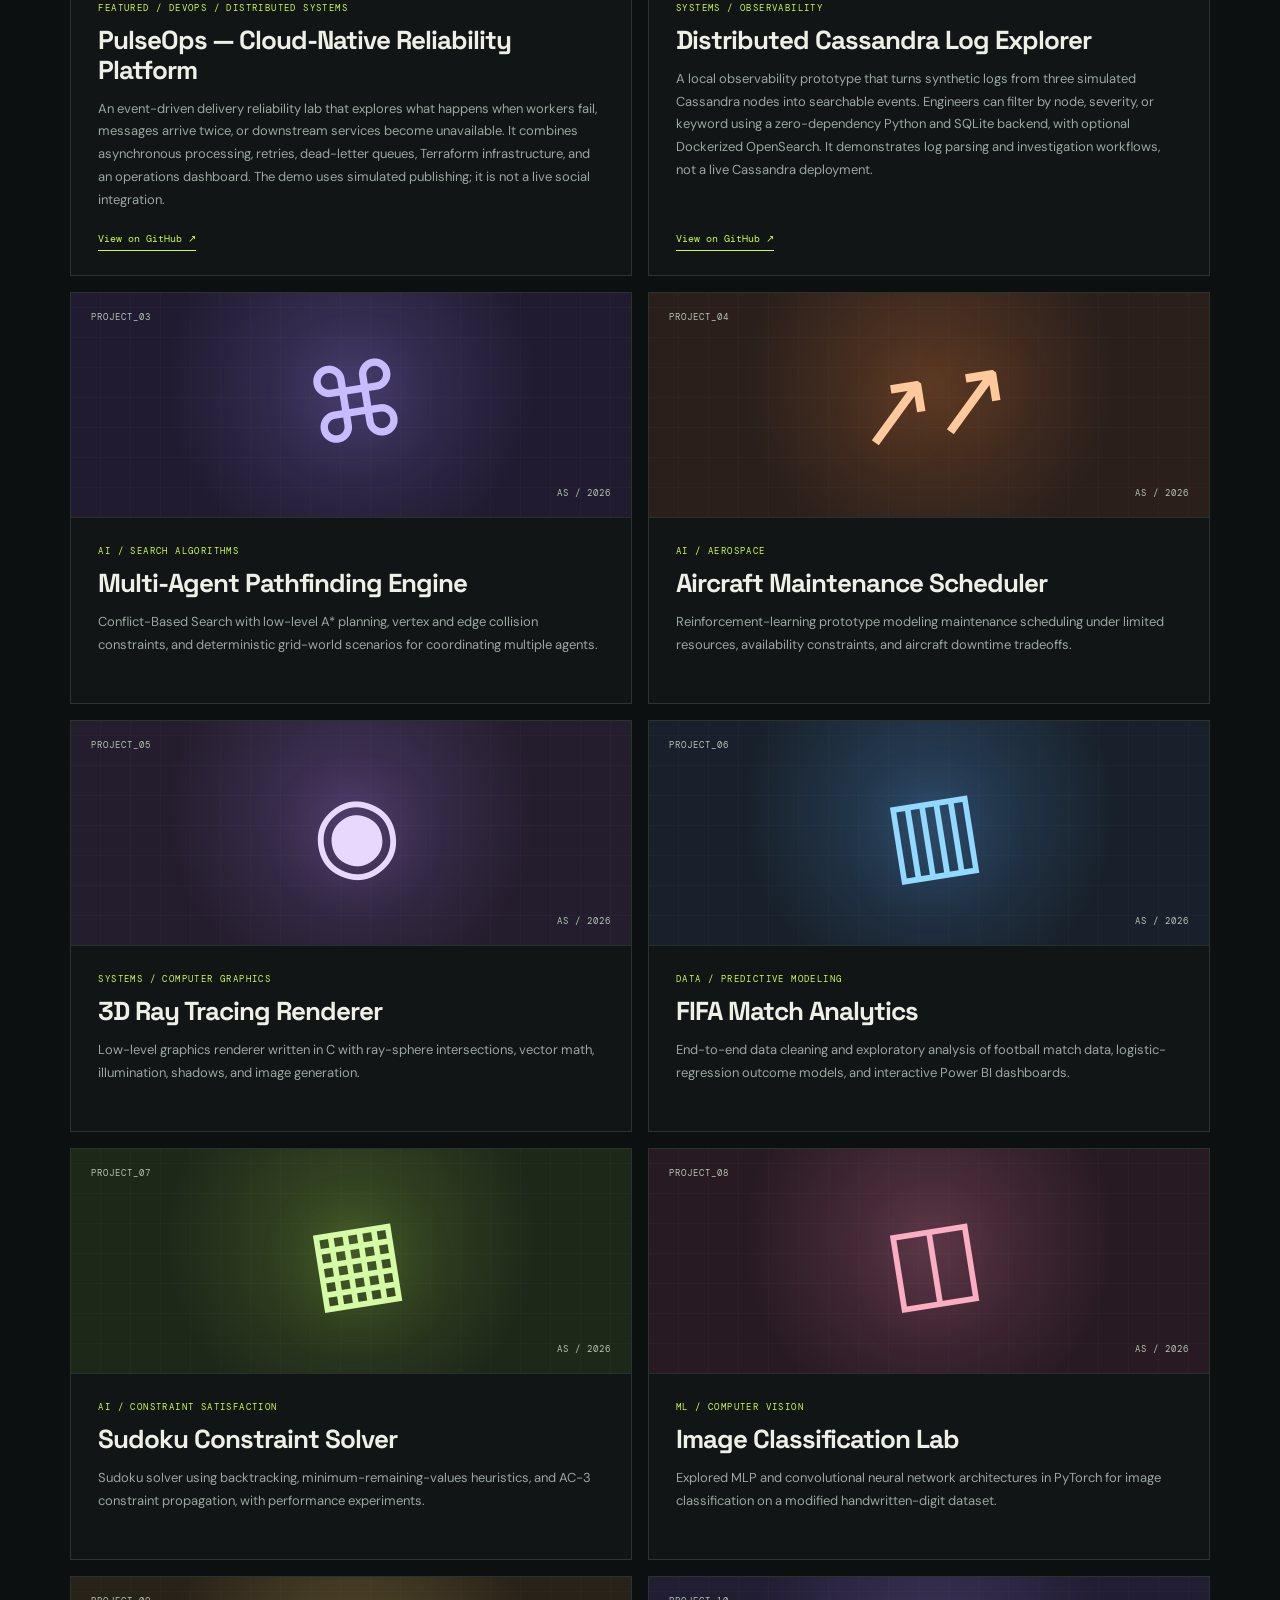
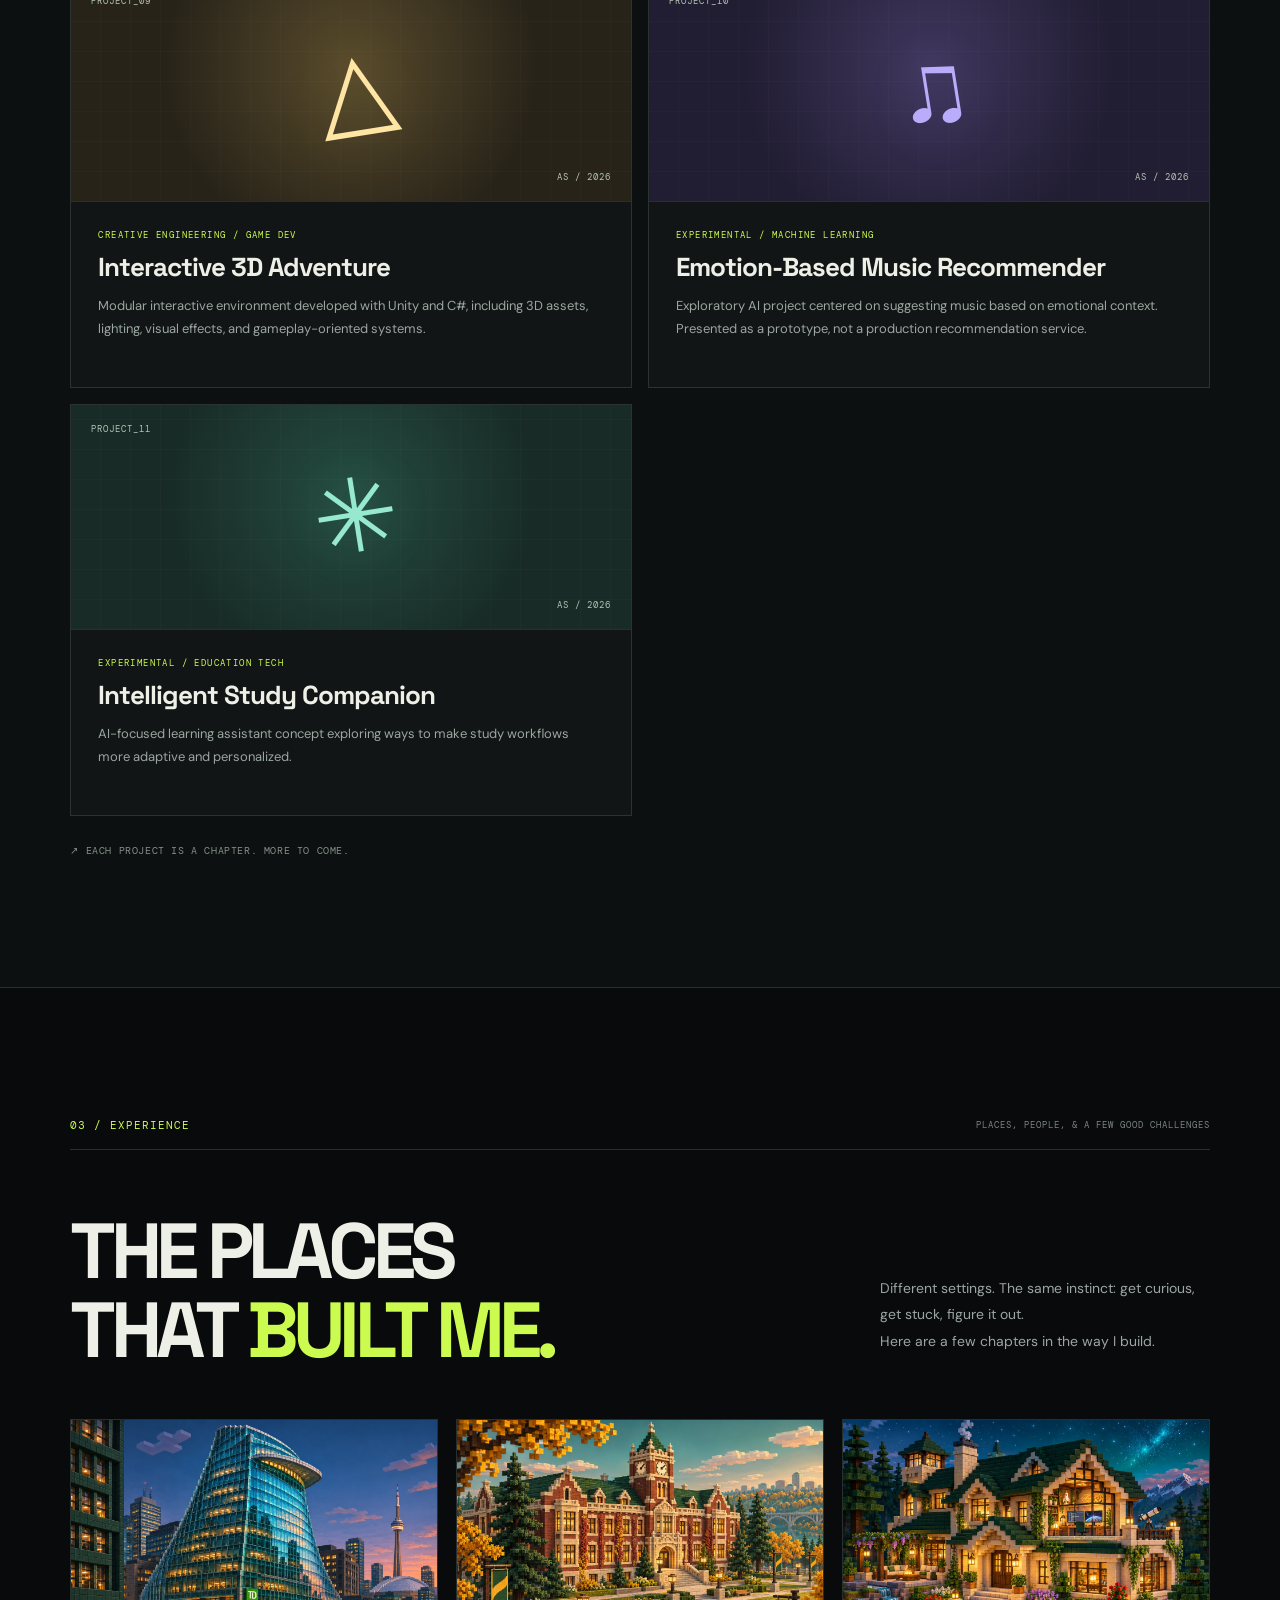
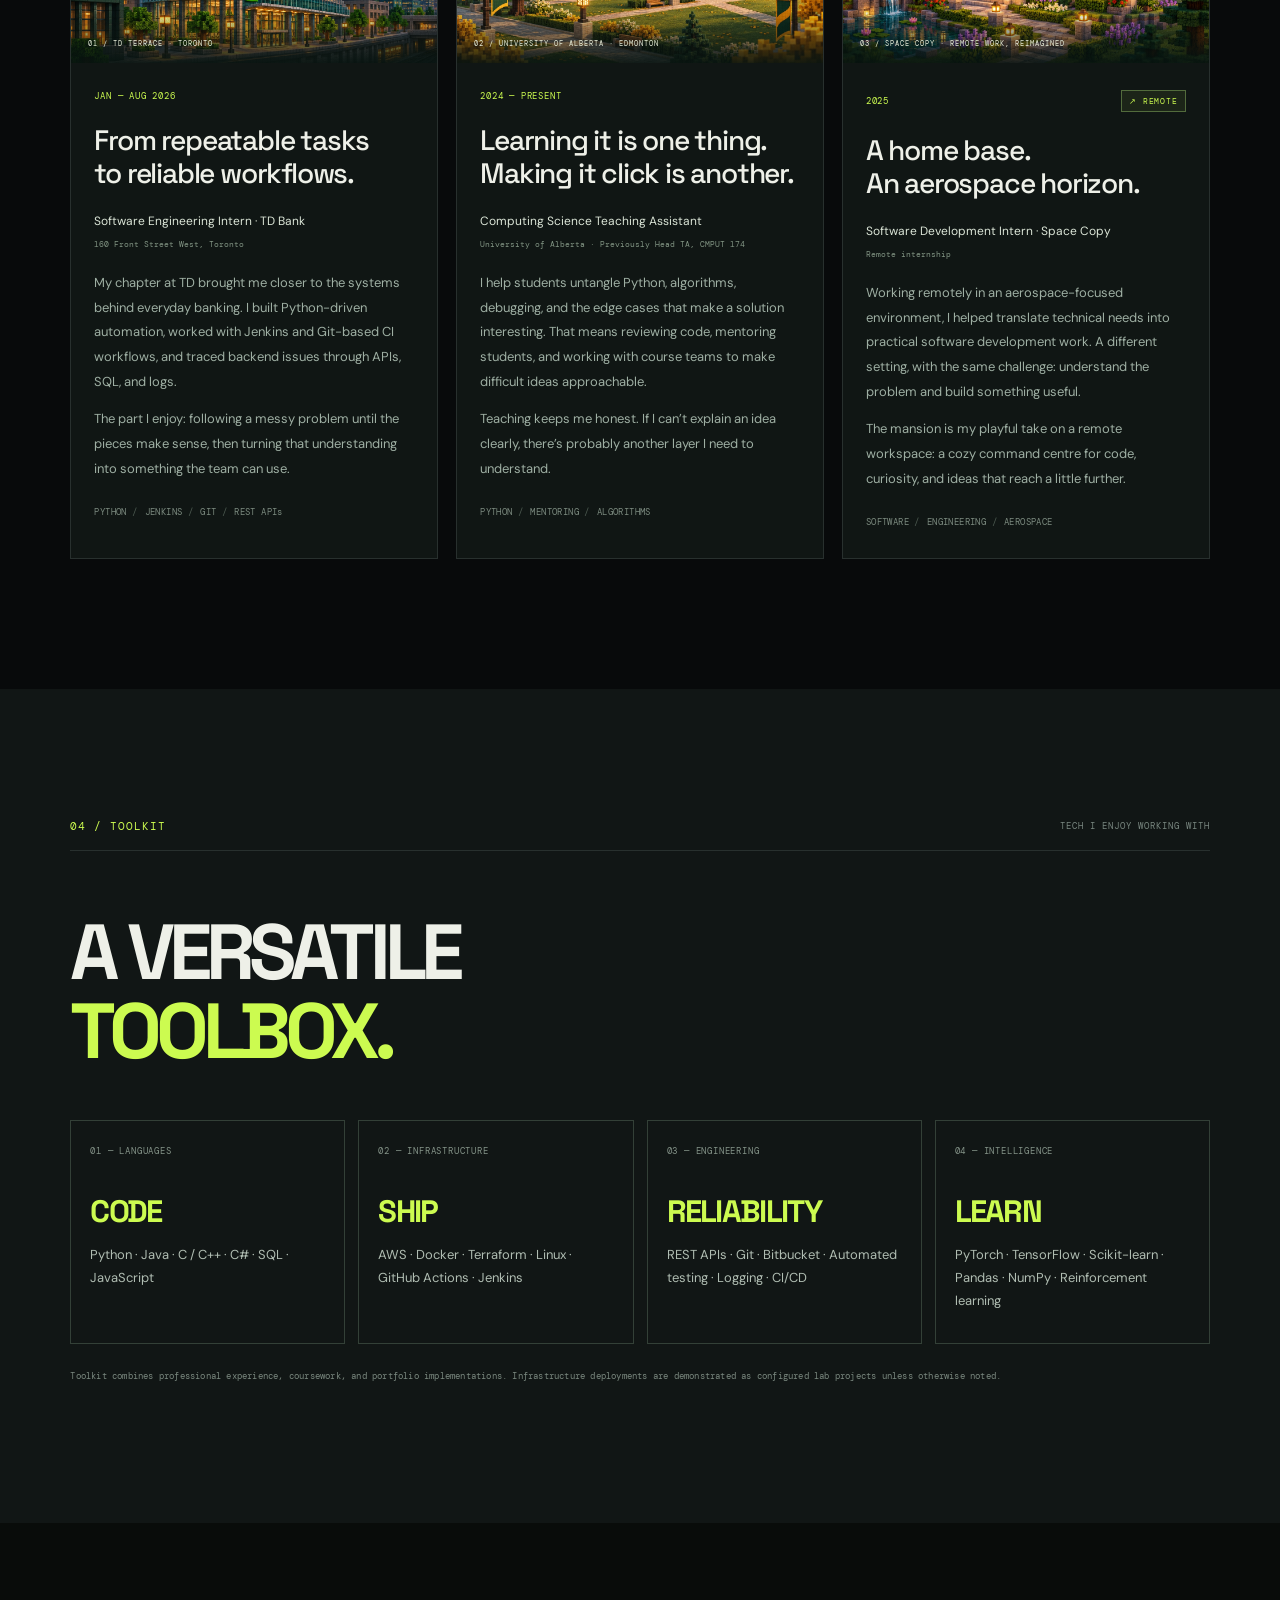
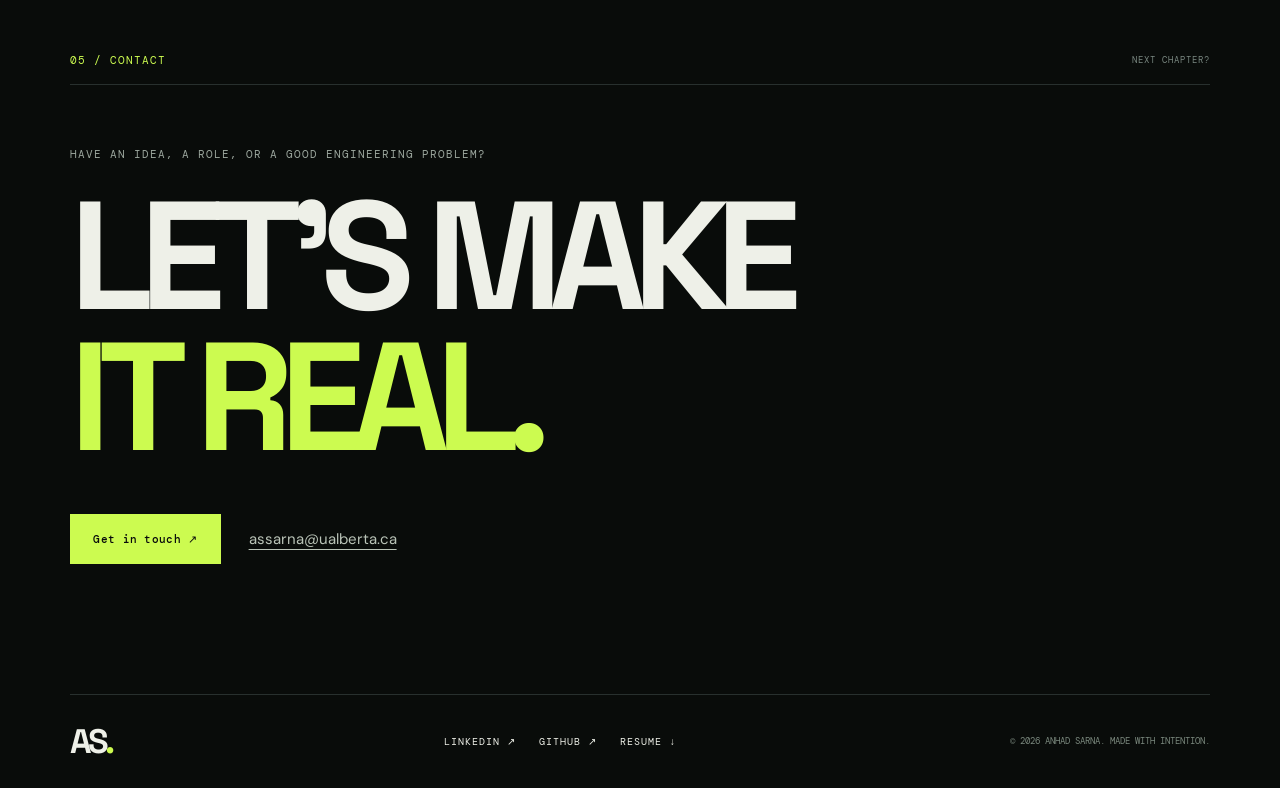
==== commit 9245931d: "Add first-person voxel exploration and expressive experience illustrations" ====
--- a/classic/index.html
+++ b/classic/index.html
@@ -9,8 +9,8 @@
   <link rel="preconnect" href="https://fonts.googleapis.com" />
   <link rel="preconnect" href="https://fonts.gstatic.com" crossorigin />
   <link href="https://fonts.googleapis.com/css2?family=DM+Mono:wght@400;500&family=DM+Sans:wght@400;500;600;700&family=Space+Grotesk:wght@400;500;600;700&display=swap" rel="stylesheet" />
-  <link rel="stylesheet" href="styles.css?v=voxel3" />
-  <script src="script.js?v=voxel3" defer></script>
+  <link rel="stylesheet" href="styles.css?v=voxel4" />
+  <script src="script.js?v=voxel4" defer></script>
 </head>
 <body>
   <div class="cursor-glow" aria-hidden="true"></div>
@@ -27,10 +27,14 @@
       <div class="hero-body"><div class="hero-copy"><p class="eyebrow hero-role"><span class="asterisk">✳</span> SOFTWARE ENGINEER <span class="text-dim">/</span> DEVOPS ENTHUSIAST</p><h1 id="hero-title">I BUILD<br/>THINGS THAT<br/><span class="outlined">ACTUALLY</span> <span class="accent-text">WORK<span class="hero-period">.</span></span></h1><p class="hero-description">From cloud infrastructure to intelligent systems, I turn complex engineering problems into resilient, thoughtful software. Currently exploring where <strong>automation meets scale.</strong></p><div class="hero-actions"><a class="button button-primary" href="../game/">Play my world <span aria-hidden="true">↗</span></a><a class="button button-secondary" href="../assets/Anhad_Singh_Sarna_Resume.pdf" download>Download résumé <span aria-hidden="true">↓</span></a></div></div><div class="hero-art" aria-label="Decorative interactive schematic of a software system"><div class="art-grid"></div><div class="orbit orbit-one"></div><div class="orbit orbit-two"></div><div class="orbit orbit-three"></div><div class="art-center"><span class="center-label">BUILD</span><span class="center-symbol">{ }</span><span class="center-label">SHIP</span></div><div class="art-tag tag-top">SYS.STATUS <span class="status-green">● HEALTHY</span></div><div class="art-tag tag-left">DEPLOYMENT / 001</div><div class="art-tag tag-bottom">99.9% <span>UPTIME MINDSET</span></div><div class="art-node node-one"></div><div class="art-node node-two"></div><div class="art-node node-three"></div></div></div>
       <div class="hero-foot"><span><span class="small-plus">+</span> CURIOSITY-DRIVEN ENGINEERING</span><a href="#about">SCROLL TO EXPLORE <span>↓</span></a><span class="hero-index">01 — 05</span></div>
     </section>
-    <section class="play-feature wrap" aria-labelledby="play-title"><a class="play-card" href="../game/"><div class="play-copy"><p class="play-kicker"><span class="play-status"></span> AN INTERACTIVE PORTFOLIO ADVENTURE</p><h2 id="play-title">Less scrolling.<br>More <em>exploring.</em></h2><p>A little world I built for a big hello. Wander through a voxel landscape, collect crystals, and discover the projects, people, and ideas that shape my work.</p><span class="play-cta">PLAY MY WORLD <span>↗</span></span><div class="play-facts">NO DOWNLOADS <span>✳</span> KEYBOARD + TOUCH <span>✳</span> YOUR OWN PACE</div></div><div class="play-art" aria-hidden="true"><img src="../assets/voxel-world.svg" alt=""><span class="play-art-tag">ANHAD'S WORLD <span>v2.0</span></span><span class="play-art-caption">PRESS PLAY. FOLLOW YOUR CURIOSITY.</span></div></a></section><div class="ticker" aria-hidden="true"><div class="ticker-track"><span>PYTHON ✳ AWS ✳ DOCKER ✳ CI/CD ✳ DISTRIBUTED SYSTEMS ✳ AUTOMATION ✳ TERRAFORM ✳ PROBLEM SOLVING ✳ </span><span>PYTHON ✳ AWS ✳ DOCKER ✳ CI/CD ✳ DISTRIBUTED SYSTEMS ✳ AUTOMATION ✳ TERRAFORM ✳ PROBLEM SOLVING ✳ </span></div></div>
+    <section class="play-feature wrap" aria-labelledby="play-title"><a class="play-card" href="../game/"><div class="play-copy"><p class="play-kicker"><span class="play-status"></span> AN INTERACTIVE PORTFOLIO ADVENTURE</p><h2 id="play-title">Less scrolling.<br>More <em>exploring.</em></h2><p>A bigger world. A closer look. Step into a first-person voxel adventure, wander the forest, and discover the projects, places, and ideas that shape my work.</p><span class="play-cta">PLAY MY WORLD <span>↗</span></span><div class="play-facts">NO DOWNLOADS <span>✳</span> FIRST PERSON + MAP <span>✳</span> YOUR OWN PACE</div></div><div class="play-art" aria-hidden="true"><img src="../assets/voxel-world.svg" alt=""><span class="play-art-tag">ANHAD'S WORLD <span>v2.0</span></span><span class="play-art-caption">PRESS PLAY. FOLLOW YOUR CURIOSITY.</span></div></a></section><div class="ticker" aria-hidden="true"><div class="ticker-track"><span>PYTHON ✳ AWS ✳ DOCKER ✳ CI/CD ✳ DISTRIBUTED SYSTEMS ✳ AUTOMATION ✳ TERRAFORM ✳ PROBLEM SOLVING ✳ </span><span>PYTHON ✳ AWS ✳ DOCKER ✳ CI/CD ✳ DISTRIBUTED SYSTEMS ✳ AUTOMATION ✳ TERRAFORM ✳ PROBLEM SOLVING ✳ </span></div></div>
     <section class="section about wrap" id="about"><div class="section-heading"><span class="section-number">01 / ABOUT</span><span class="section-side">BEYOND THE CODE</span></div><div class="about-grid"><div><h2 class="section-title">ENGINEERING<br/>WITH <span class="accent-text">INTENT.</span></h2><div class="about-highlight">CODE IS THE TOOL.<br/><span>IMPACT IS THE POINT.</span></div></div><div class="about-right"><p class="about-lead">I’m a Computer Science student at the <strong>University of Alberta</strong>, specializing in AI and fascinated by the invisible infrastructure that makes great products possible.</p><p>At <strong>TD Bank</strong>, I worked on software automation, CI workflows, backend investigation, and reliable delivery. As a <strong>Teaching Assistant</strong>, I help people make sense of challenging Python and algorithmic ideas. My portfolio spans DevOps, distributed systems, AI, computer graphics, and developer tooling.</p><p>I like asking <em>“What happens when this fails?”</em> just as much as <em>“Can I build this?”</em></p><div class="about-stats"><div><span class="stat-num">3.87</span><span class="stat-name">GPA / 4.00</span></div><div><span class="stat-num">2027</span><span class="stat-name">GRADUATION</span></div><div><span class="stat-num">11<span class="accent-text">+</span></span><span class="stat-name">TECH PROJECTS</span></div></div></div></div></section>
     <section class="section projects-section" id="work"><div class="wrap"><div class="section-heading"><span class="section-number">02 / SELECTED WORK</span><span class="section-side">THE PROOF IS IN THE BUILD</span></div><div class="projects-head"><h2 class="section-title">BUILT, NOT<br/><span class="accent-text">JUST SAID.</span></h2><p>A few things I've engineered, explored, and learned from. Filter by what you're curious about.</p></div><div class="filters" role="group" aria-label="Filter projects"><button class="filter active" data-filter="all" aria-pressed="true">ALL WORK <span>11</span></button><button class="filter" data-filter="devops" aria-pressed="false">DEVOPS / SYSTEMS</button><button class="filter" data-filter="ai" aria-pressed="false">AI / ALGORITHMS</button><button class="filter" data-filter="creative" aria-pressed="false">CREATIVE / OTHER</button></div><div class="projects-grid" id="projects-grid"></div><div class="projects-footer"><span>↗ EACH PROJECT IS A CHAPTER. MORE TO COME.</span></div></div></section>
-    <section class="section experience wrap" id="experience"><div class="section-heading"><span class="section-number">03 / EXPERIENCE</span><span class="section-side">WHERE I'VE MADE AN IMPACT</span></div><div class="experience-layout"><div><h2 class="section-title">LEARN.<br/>BUILD.<br/><span class="accent-text">REPEAT.</span></h2><p class="experience-aside">Curiosity brought me here. Working alongside great people keeps me moving.</p></div><div class="timeline"><article class="timeline-item"><div class="timeline-date">JAN — AUG 2026</div><div class="timeline-main"><div class="timeline-top"><h3>Software Engineering Intern</h3><span class="company">TD BANK ↗</span></div><p>Built Python-driven automated workflows, worked with Jenkins and Git-based CI processes, traced backend issues using APIs, SQL and logs, and collaborated with engineers in Agile delivery cycles.</p><div class="mini-tags"><span>PYTHON</span><span>JENKINS</span><span>GIT</span><span>REST API</span></div></div></article><article class="timeline-item"><div class="timeline-date">2024 — PRESENT</div><div class="timeline-main"><div class="timeline-top"><h3>Computing Science Teaching Assistant</h3><span class="company">UNIVERSITY OF ALBERTA ↗</span></div><p>Teach Python and algorithmic problem solving, review code and edge cases, mentor students, and collaborate with course teams. Previously served as Head TA for CMPUT 174.</p><div class="mini-tags"><span>PYTHON</span><span>MENTORING</span><span>DEBUGGING</span></div></div></article><article class="timeline-item"><div class="timeline-date">2025</div><div class="timeline-main"><div class="timeline-top"><h3>Software Development Intern</h3><span class="company">SPACE COPY ↗</span></div><p>Worked on software in an aerospace-focused environment, translating challenging technical needs into practical development work.</p><div class="mini-tags"><span>SOFTWARE</span><span>ENGINEERING</span><span>AEROSPACE</span></div></div></article></div></div></section>
+<section class="section experience wrap" id="experience"><div class="section-heading"><span class="section-number">03 / EXPERIENCE</span><span class="section-side">PLACES, PEOPLE, & A FEW GOOD CHALLENGES</span></div><div class="experience-intro"><h2 class="section-title">THE PLACES<br/>THAT <span class="accent-text">BUILT ME.</span></h2><p>Different settings. The same instinct: get curious, get stuck, figure it out.<br>Here are a few chapters in the way I build.</p></div><div class="experience-cards">
+<article class="experience-card"><figure><img src="../assets/td-terrace.jpg" alt="Minecraft-style interpretation of the blue glass TD Terrace tower in Toronto, with warmly lit windows" loading="lazy" width="1280" height="853"><figcaption>01 / TD TERRACE · TORONTO</figcaption></figure><div class="experience-card-body"><span class="experience-date">JAN — AUG 2026</span><h3>From repeatable tasks<br>to reliable workflows.</h3><span class="experience-role">Software Engineering Intern · TD Bank</span><span class="experience-location">160 Front Street West, Toronto</span><p>My chapter at TD brought me closer to the systems behind everyday banking. I built Python-driven automation, worked with Jenkins and Git-based CI workflows, and traced backend issues through APIs, SQL, and logs.</p><p>The part I enjoy: following a messy problem until the pieces make sense, then turning that understanding into something the team can use.</p><div class="mini-tags"><span>PYTHON</span><span>JENKINS</span><span>GIT</span><span>REST APIs</span></div></div></article>
+<article class="experience-card"><figure><img src="../assets/ualberta-campus.jpg" alt="Minecraft-style interpretation of a historic University of Alberta campus building with a clock tower, autumn trees, and green and gold banners" loading="lazy" width="1280" height="853"><figcaption>02 / UNIVERSITY OF ALBERTA · EDMONTON</figcaption></figure><div class="experience-card-body"><span class="experience-date">2024 — PRESENT</span><h3>Learning it is one thing.<br>Making it click is another.</h3><span class="experience-role">Computing Science Teaching Assistant</span><span class="experience-location">University of Alberta · Previously Head TA, CMPUT 174</span><p>I help students untangle Python, algorithms, debugging, and the edge cases that make a solution interesting. That means reviewing code, mentoring students, and working with course teams to make difficult ideas approachable.</p><p>Teaching keeps me honest. If I can’t explain an idea clearly, there’s probably another layer I need to understand.</p><div class="mini-tags"><span>PYTHON</span><span>MENTORING</span><span>ALGORITHMS</span></div></div></article>
+<article class="experience-card"><figure><img src="../assets/spacecopy-remote.jpg" alt="Imagined Minecraft-style mansion with a glowing home office, dual monitors, telescope, and garden, representing remote work" loading="lazy" width="1280" height="853"><figcaption>03 / SPACE COPY · REMOTE WORK, REIMAGINED</figcaption></figure><div class="experience-card-body"><span class="experience-date">2025 <span class="remote-badge">↗ REMOTE</span></span><h3>A home base.<br>An aerospace horizon.</h3><span class="experience-role">Software Development Intern · Space Copy</span><span class="experience-location">Remote internship</span><p>Working remotely in an aerospace-focused environment, I helped translate technical needs into practical software development work. A different setting, with the same challenge: understand the problem and build something useful.</p><p>The mansion is my playful take on a remote workspace: a cozy command centre for code, curiosity, and ideas that reach a little further.</p><div class="mini-tags"><span>SOFTWARE</span><span>ENGINEERING</span><span>AEROSPACE</span></div></div></article>
+</div></section>
     <section class="section toolbelt-section"><div class="wrap"><div class="section-heading"><span class="section-number">04 / TOOLKIT</span><span class="section-side">TECH I ENJOY WORKING WITH</span></div><h2 class="section-title">A VERSATILE<br/><span class="accent-text">TOOLBOX.</span></h2><div class="tool-grid"><div class="tool-card"><span class="tool-index">01 — LANGUAGES</span><h3>CODE</h3><p>Python · Java · C / C++ · C# · SQL · JavaScript</p></div><div class="tool-card"><span class="tool-index">02 — INFRASTRUCTURE</span><h3>SHIP</h3><p>AWS · Docker · Terraform · Linux · GitHub Actions · Jenkins</p></div><div class="tool-card"><span class="tool-index">03 — ENGINEERING</span><h3>RELIABILITY</h3><p>REST APIs · Git · Bitbucket · Automated testing · Logging · CI/CD</p></div><div class="tool-card"><span class="tool-index">04 — INTELLIGENCE</span><h3>LEARN</h3><p>PyTorch · TensorFlow · Scikit-learn · Pandas · NumPy · Reinforcement learning</p></div></div><p class="tool-note">Toolkit combines professional experience, coursework, and portfolio implementations. Infrastructure deployments are demonstrated as configured lab projects unless otherwise noted.</p></div></section>
     <section class="section contact-section" id="contact"><div class="wrap"><div class="section-heading"><span class="section-number">05 / CONTACT</span><span class="section-side">NEXT CHAPTER?</span></div><p class="contact-eyebrow">HAVE AN IDEA, A ROLE, OR A GOOD ENGINEERING PROBLEM?</p><h2>LET'S MAKE<br/><span class="accent-text">IT REAL.</span></h2><div class="contact-actions"><a class="button button-primary" href="mailto:assarna@ualberta.ca?subject=Let's%20connect">Get in touch ↗</a><a class="contact-mail" href="mailto:assarna@ualberta.ca">assarna@ualberta.ca</a></div><footer class="footer"><div class="footer-logo">AS<span>.</span></div><div class="footer-links"><a href="https://www.linkedin.com/in/anhad-singh-sarna-578a11255/" target="_blank" rel="noopener noreferrer">LINKEDIN ↗</a><a href="https://github.com/anhads3ngh" target="_blank" rel="noopener noreferrer">GITHUB ↗</a><a href="../assets/Anhad_Singh_Sarna_Resume.pdf" download>RESUME ↓</a></div><span class="copyright">© <span id="current-year">2026</span> ANHAD SARNA. MADE WITH INTENTION.</span></footer></div></section>
   </main>
--- a/classic/styles.css
+++ b/classic/styles.css
@@ -3,3 +3,5 @@
 .nav-play{color:var(--acid)!important}.play-feature{padding-top:35px;padding-bottom:85px}.play-card{display:grid;grid-template-columns:1fr 1.15fr;min-height:440px;border:1px solid #455437;background:#121c13;position:relative;overflow:hidden;transition:border-color .25s,transform .25s}.play-card:hover{border-color:var(--acid);transform:translateY(-3px)}.play-copy{padding:46px;z-index:1}.play-kicker{font:9px var(--mono);letter-spacing:1.4px;color:var(--acid)}.play-status{display:inline-block;background:var(--acid);width:6px;height:6px;margin-right:8px}.play-copy h2{font:600 clamp(42px,4.5vw,65px)/1.02 var(--heading);letter-spacing:-3px;margin:24px 0}.play-copy h2 em{font-style:normal;color:var(--acid)}.play-copy>p:not(.play-kicker){font-size:14px;line-height:1.8;color:#afbcab;max-width:420px}.play-cta{display:flex;justify-content:space-between;align-items:center;background:var(--acid);color:#10170b;font:500 14px var(--mono);padding:23px 25px;margin:26px 0 18px;max-width:350px}.play-cta>span{font-size:26px}.play-facts{font:7px var(--mono);letter-spacing:1px;color:#9cae94;display:flex;gap:9px}.play-facts span{color:var(--acid)}.play-art{position:relative;display:flex;align-items:center;justify-content:center;background:radial-gradient(ellipse at 50% 40%,#31462b,#162117 70%)}.play-art img{width:115%;max-width:none;image-rendering:auto}.play-art-tag{position:absolute;top:27px;right:27px;font:9px var(--mono);letter-spacing:2px;color:#dbeaca}.play-art-tag span{margin-left:10px;color:#91ac75}.play-art-caption{position:absolute;bottom:28px;font:8px var(--mono);letter-spacing:1.5px;color:#a0b58e}a:focus-visible,button:focus-visible{outline:3px solid var(--acid);outline-offset:5px}.project-tags a{color:var(--acid);font:10px var(--mono);border-bottom:1px solid var(--acid);padding-bottom:5px}@media(max-width:850px){.play-card{grid-template-columns:1fr}.play-art{height:310px;grid-row:1}.play-art img{width:100%;max-height:390px}.play-copy{padding:28px}.play-feature{padding-top:20px;padding-bottom:60px}.play-copy h2{font-size:48px}.play-facts{font-size:6px}.play-cta{max-width:none}}
 
 html{overflow-x:clip}body{max-width:100%}.hero{overflow:clip}
+
+.experience-intro{display:flex;justify-content:space-between;align-items:end;gap:40px;margin-bottom:50px}.experience-intro>p{max-width:330px;color:var(--muted);font-size:14px;line-height:1.9}.experience-cards{display:grid;grid-template-columns:repeat(3,minmax(0,1fr));gap:18px}.experience-card{border:1px solid var(--line);background:#101614;overflow:hidden}.experience-card figure{margin:0;position:relative;overflow:hidden}.experience-card img{display:block;width:100%;height:auto;aspect-ratio:1.5;object-fit:cover;transition:transform .5s}.experience-card:hover img{transform:scale(1.04)}.experience-card figcaption{position:absolute;bottom:0;left:0;right:0;padding:30px 17px 15px;background:linear-gradient(transparent,#081410e8);font:7px var(--mono);letter-spacing:1px;color:#e7edd9}.experience-card-body{padding:27px 23px 30px}.experience-date{font:9px var(--mono);color:var(--acid);letter-spacing:.8px;display:flex;justify-content:space-between;align-items:center}.experience-card h3{font:500 clamp(23px,2.2vw,31px)/1.15 var(--heading);letter-spacing:-1.2px;margin:22px 0}.experience-role{display:block;font-size:12px;line-height:1.7;color:#dbe5d7}.experience-location{display:block;font:8px/1.8 var(--mono);color:#829584;margin:5px 0 20px}.experience-card p{font-size:13px;line-height:1.9;color:#9eafa3}.experience-card .mini-tags{margin-top:25px}.remote-badge{font:8px var(--mono);border:1px solid #526b3c;padding:5px 7px;background:#ccfb5010}.experience-card{transition:border-color .25s}.experience-card:hover{border-color:#7d9b57}@media(max-width:1000px){.experience-cards{grid-template-columns:1fr}.experience-card{display:grid;grid-template-columns:.9fr 1.1fr}.experience-card img{height:100%;aspect-ratio:auto;min-height:350px}.experience-card figure{height:100%}.experience-card h3{font-size:30px}.experience-intro{align-items:start;flex-direction:column;gap:20px}.experience-intro>p{max-width:450px}}@media(max-width:600px){.experience-card{display:block}.experience-card img{aspect-ratio:1.5;height:auto;min-height:0}.experience-card-body{padding:26px}.experience-intro{margin-bottom:30px}.experience-card h3{font-size:29px}}
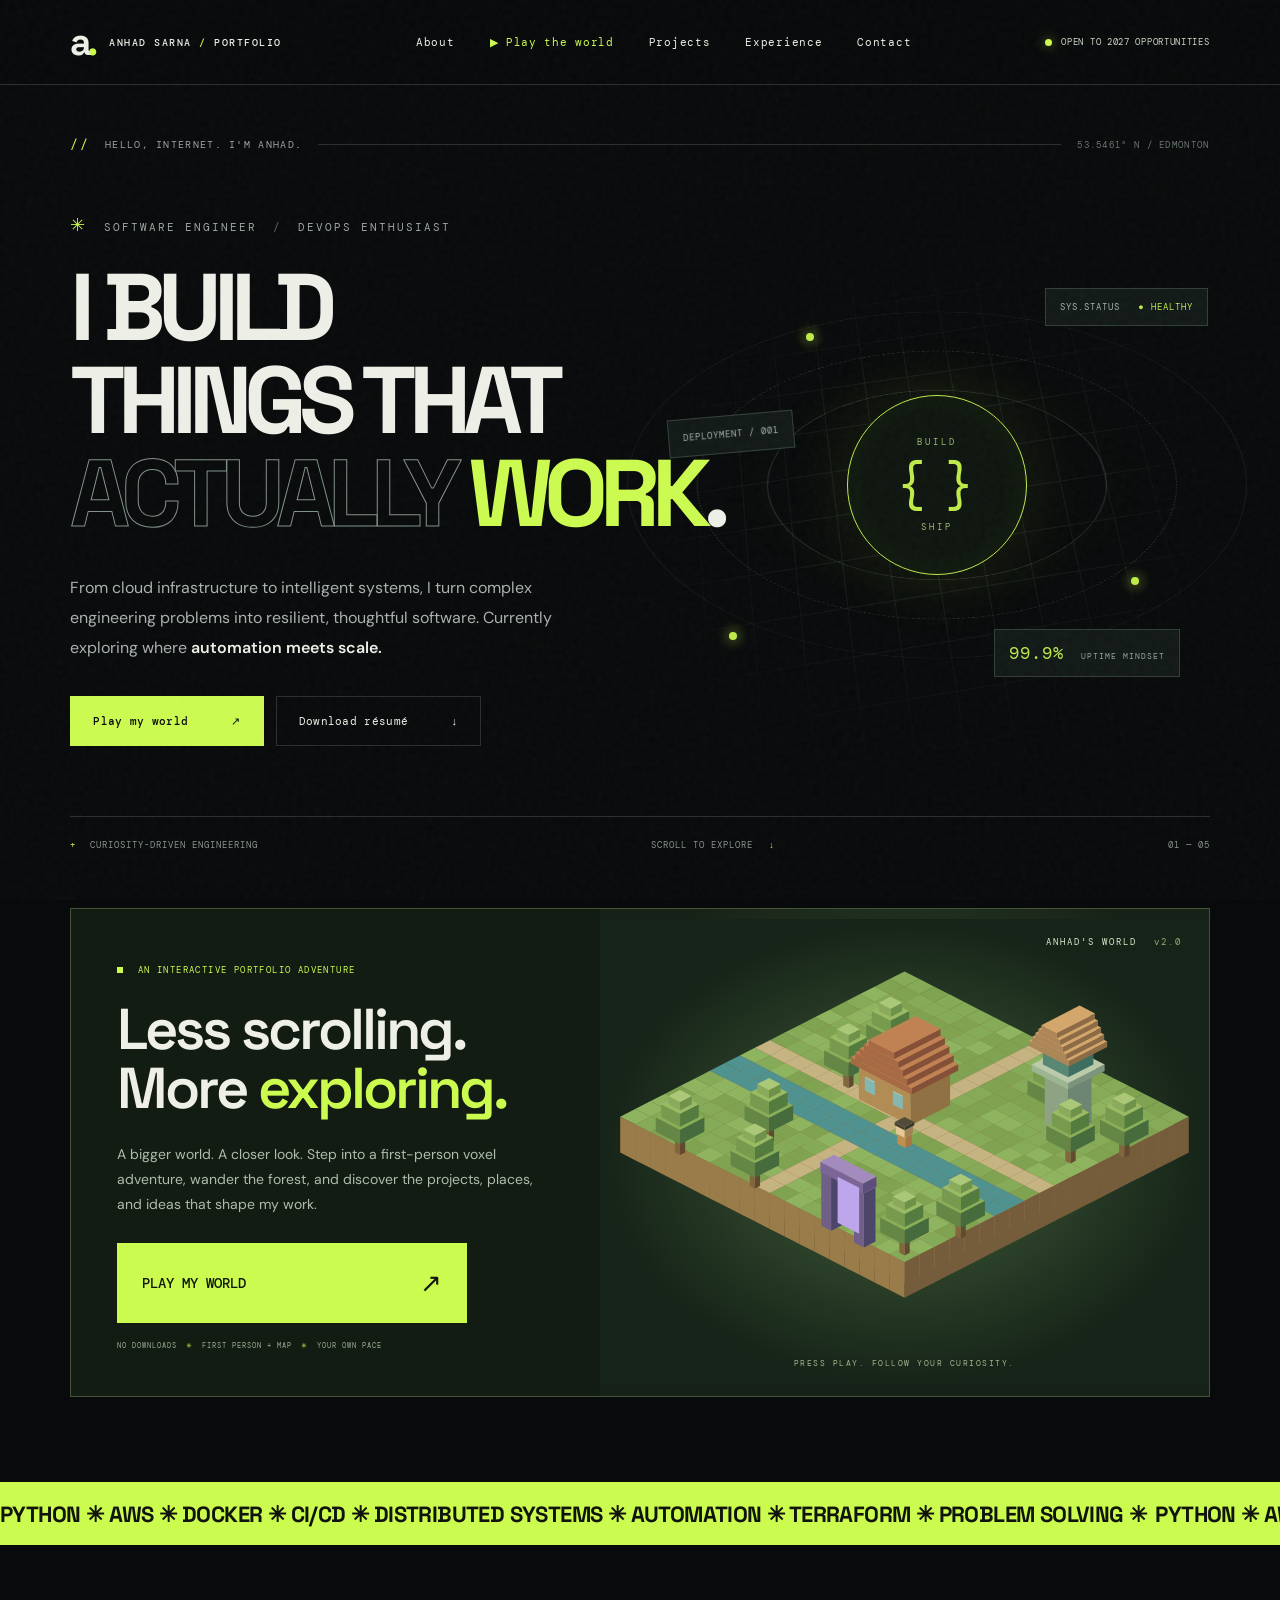
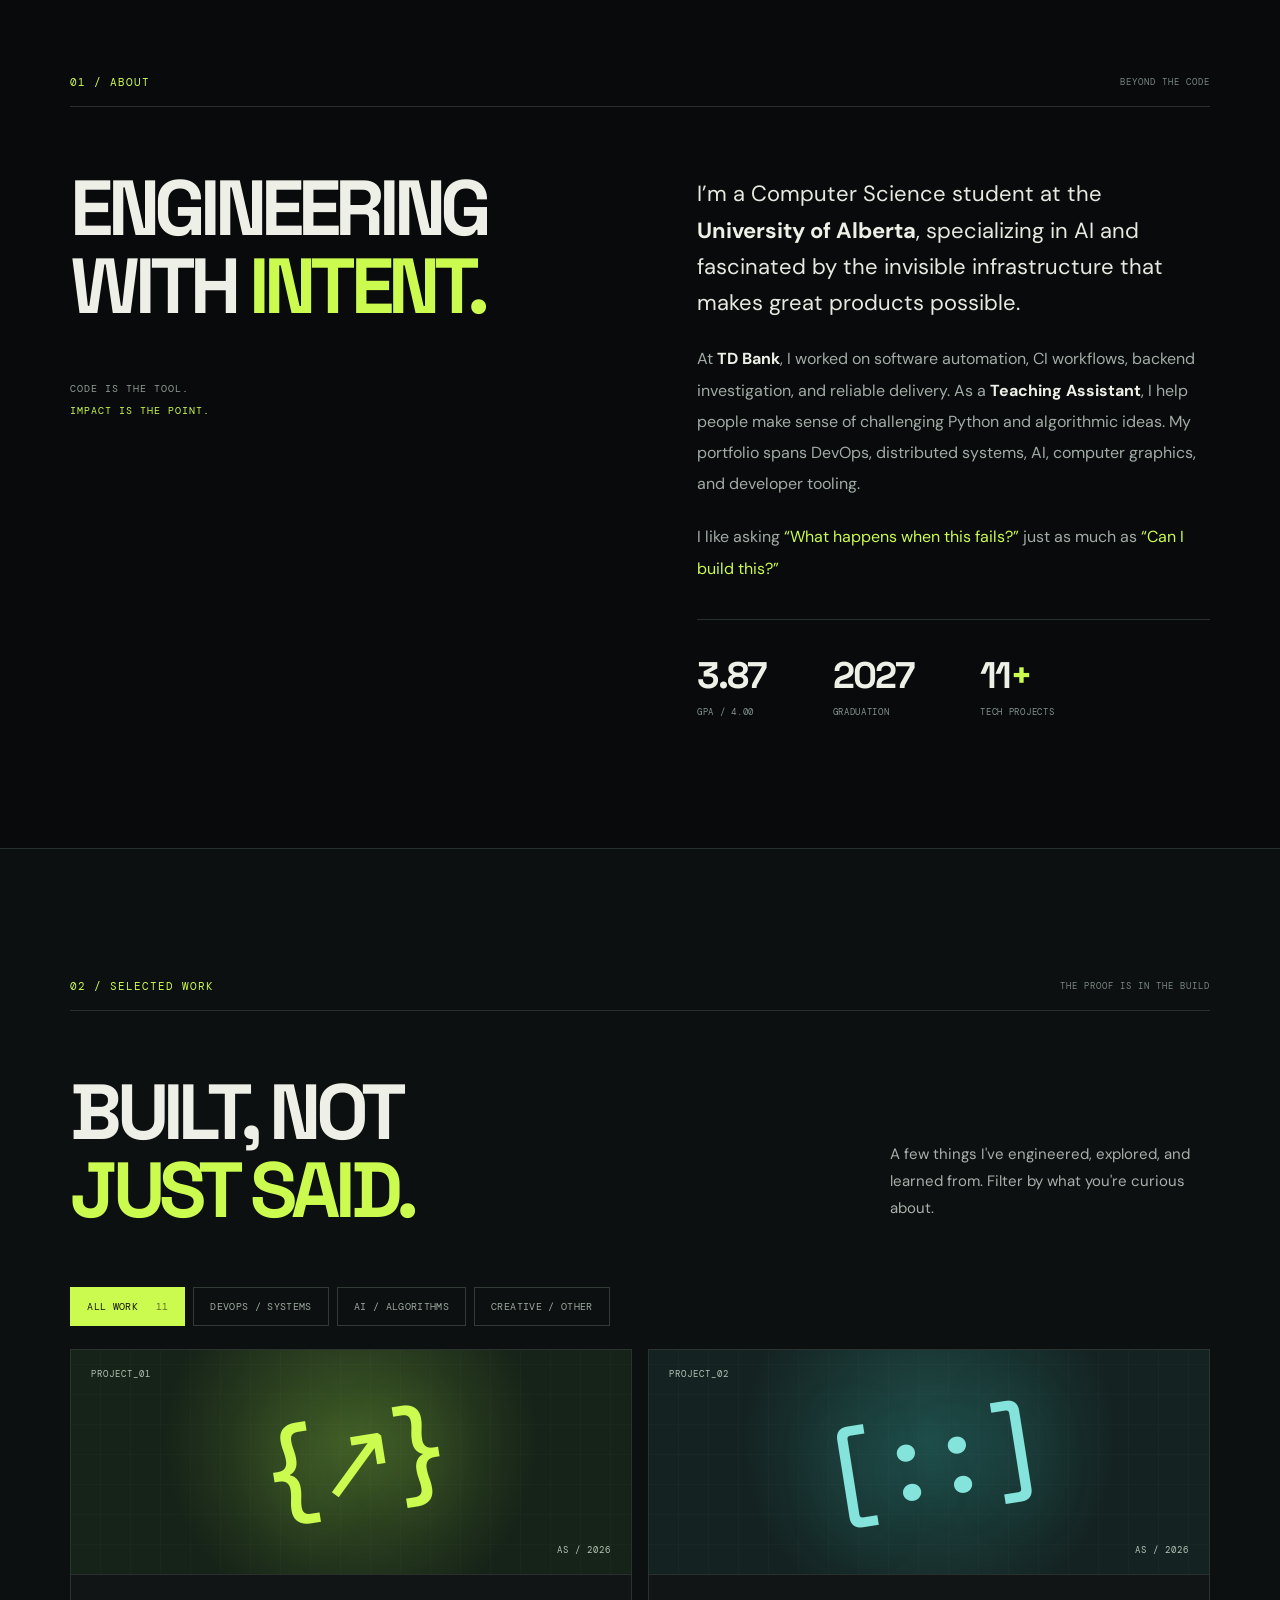
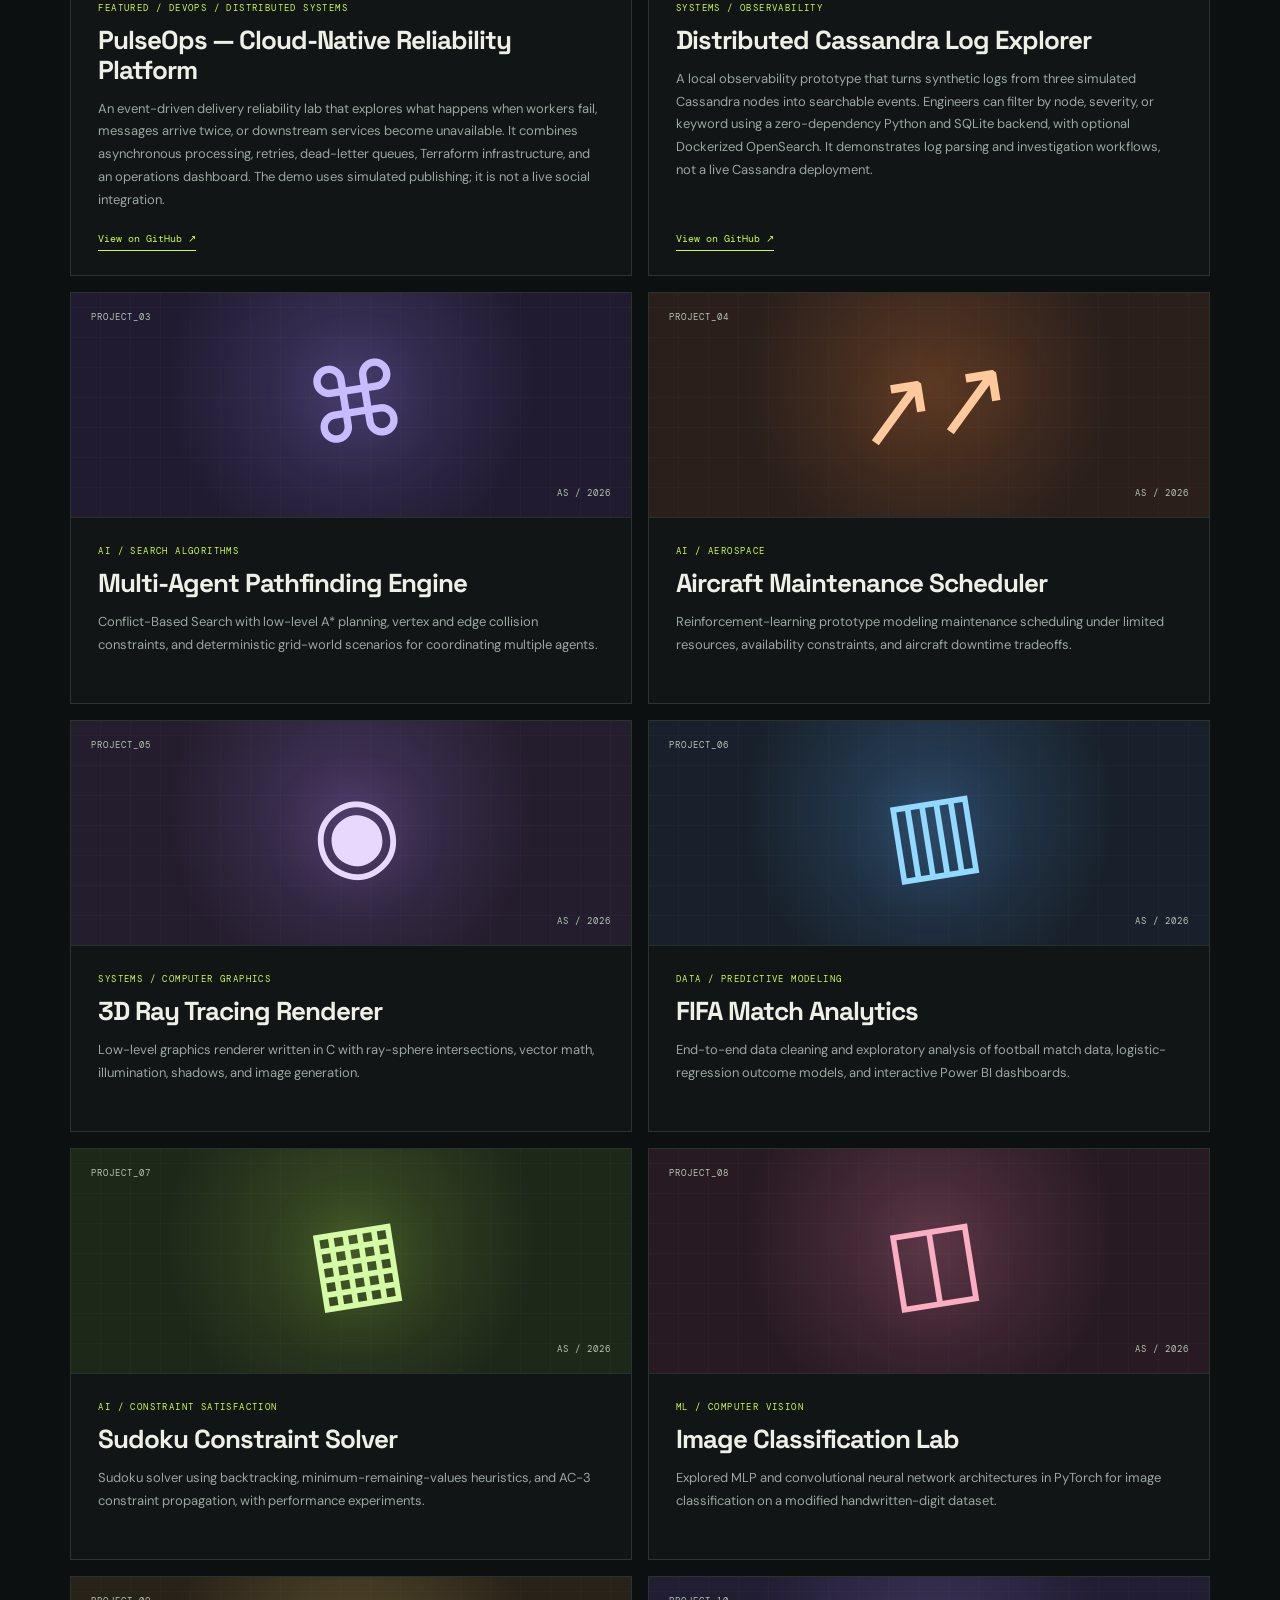
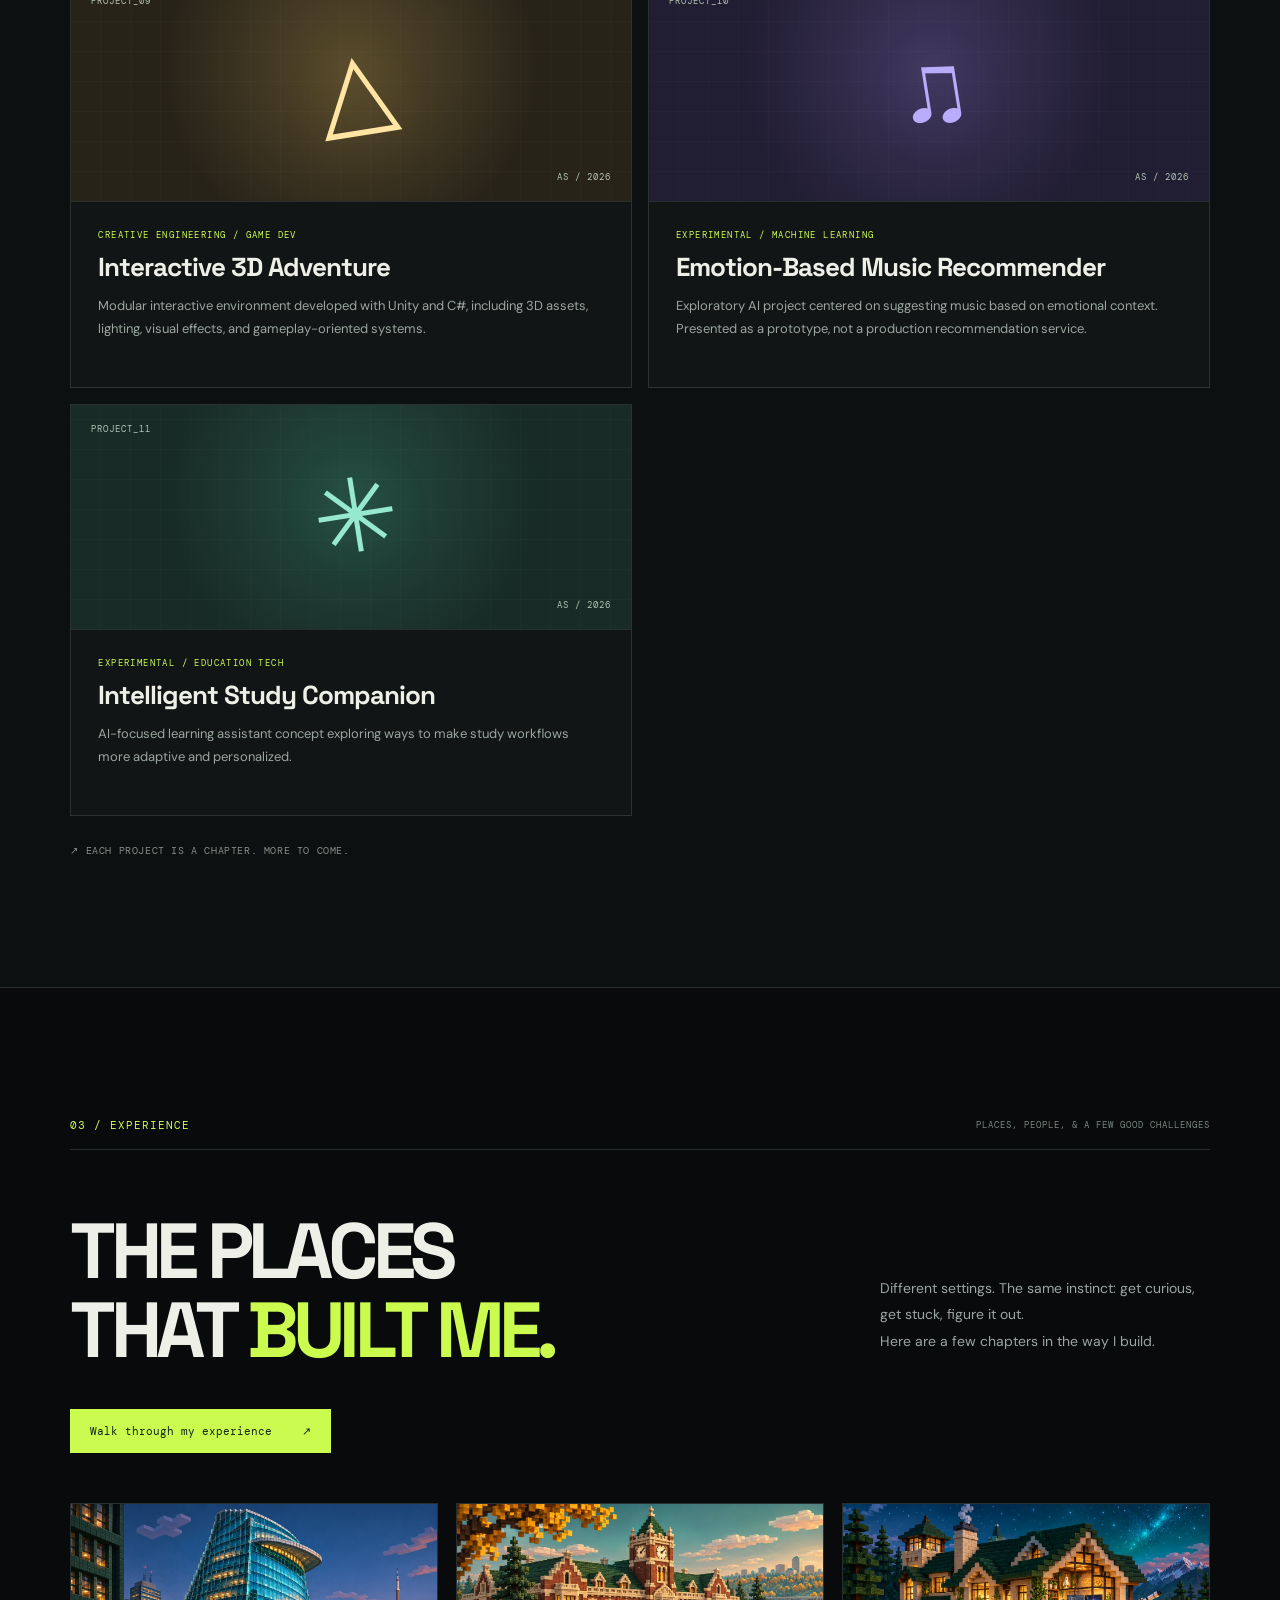
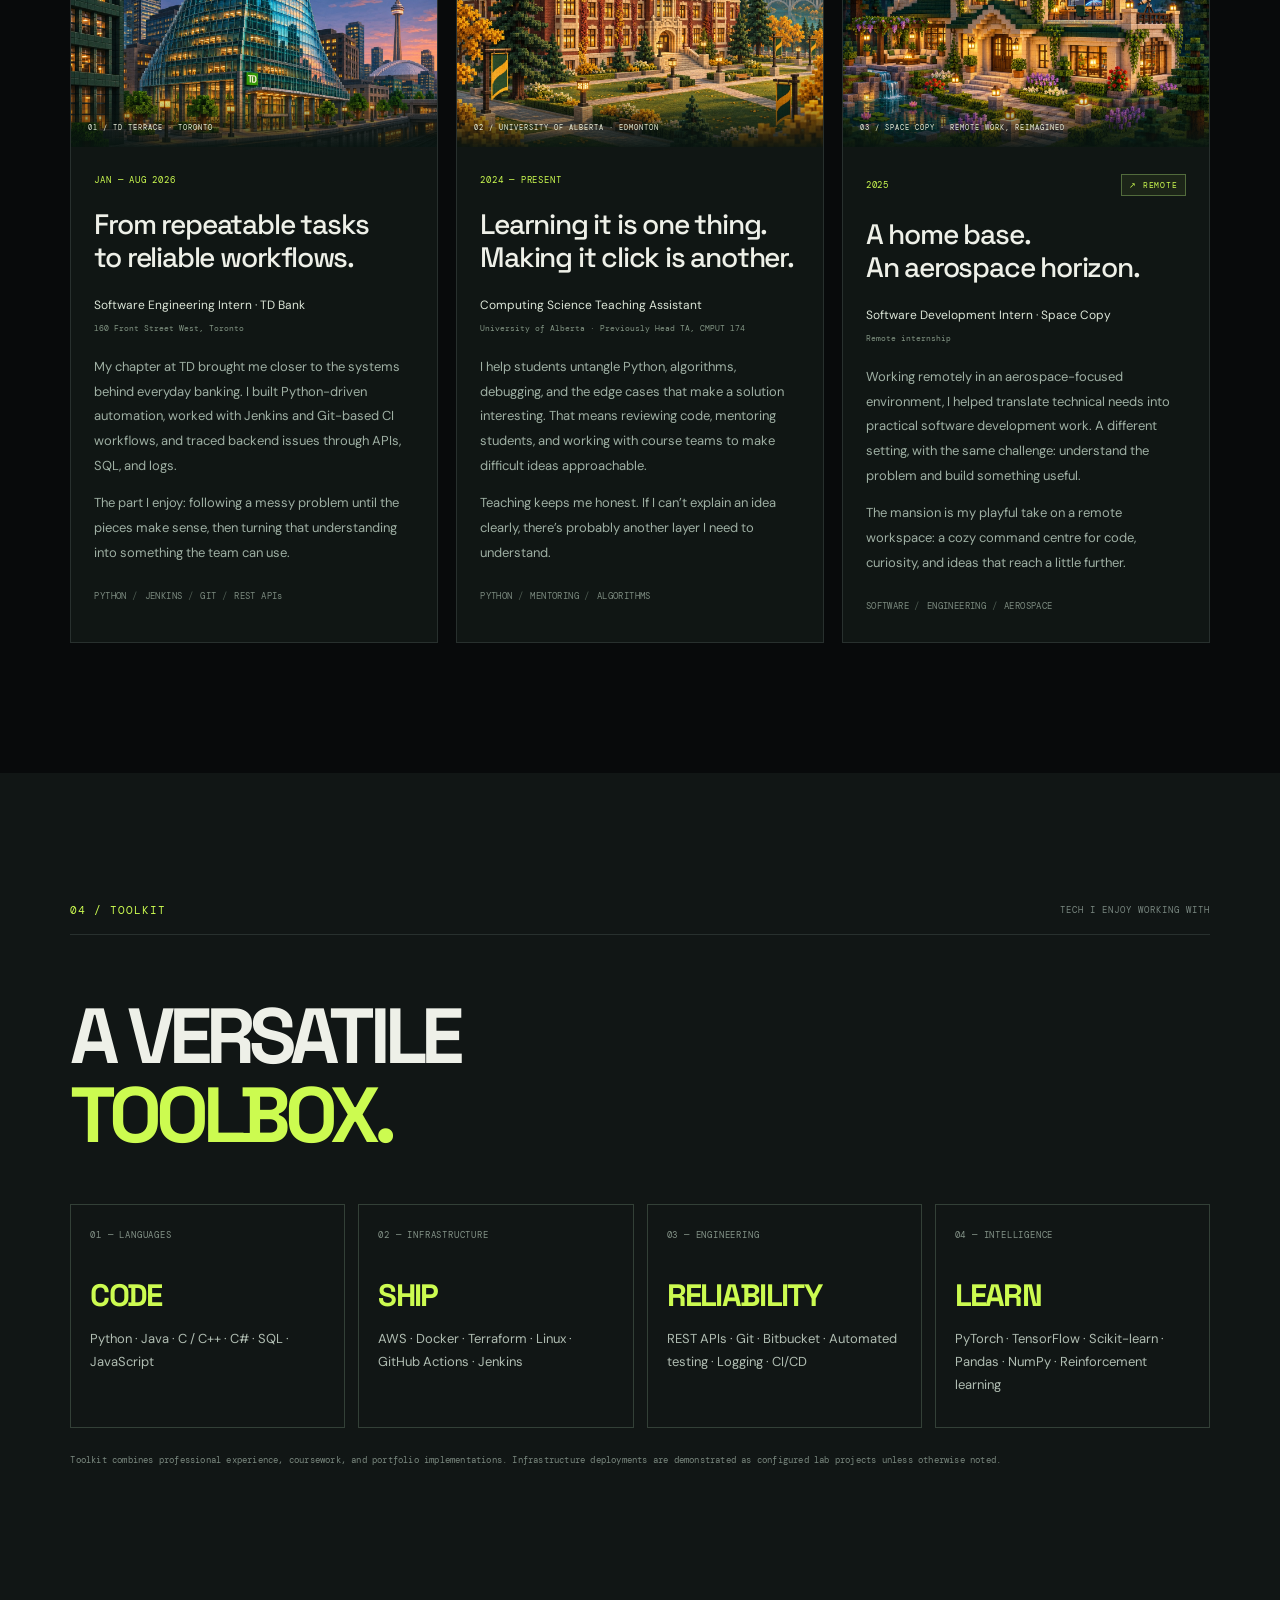
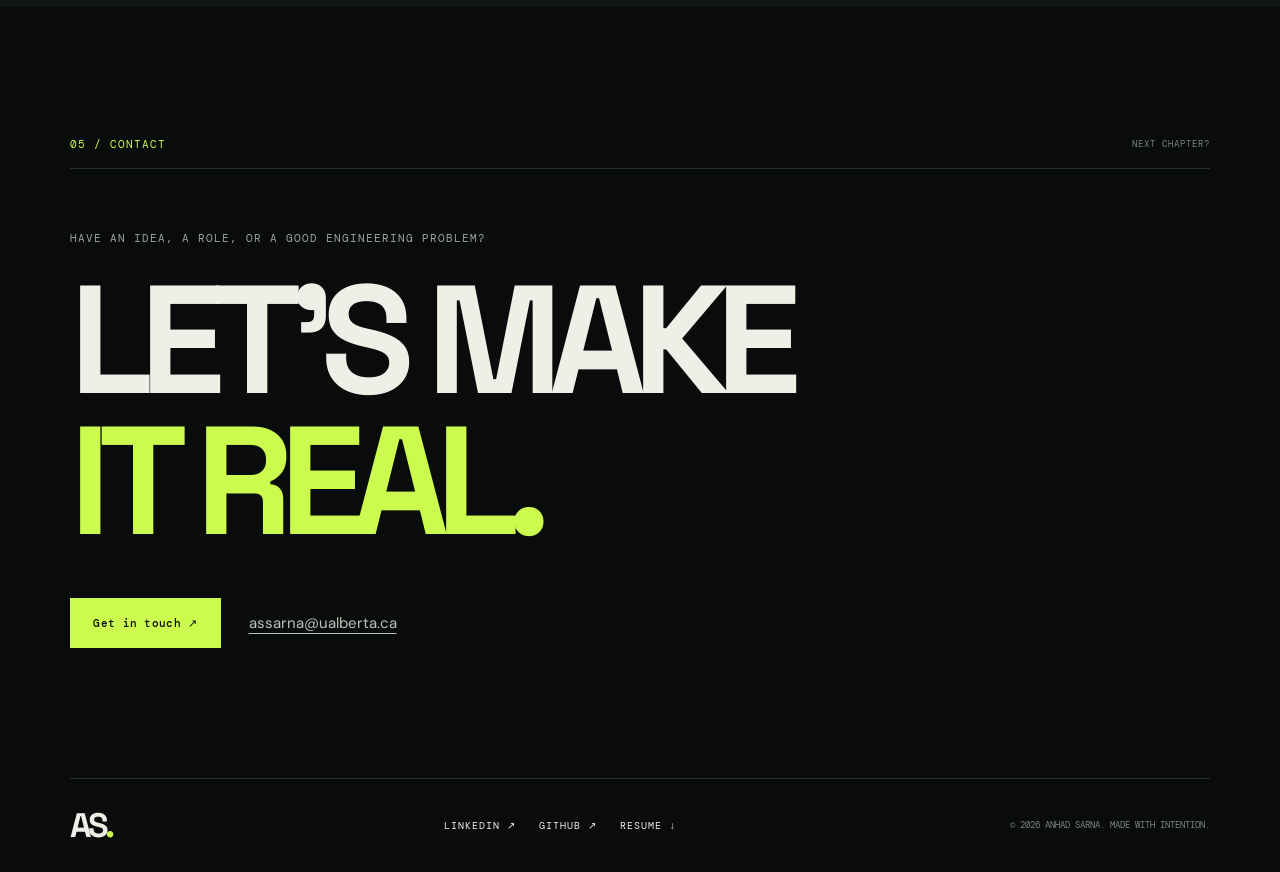
==== commit 59a24deb: "Fix first-person visibility and add trackpad experience journey" ====
--- a/classic/index.html
+++ b/classic/index.html
@@ -9,8 +9,8 @@
   <link rel="preconnect" href="https://fonts.googleapis.com" />
   <link rel="preconnect" href="https://fonts.gstatic.com" crossorigin />
   <link href="https://fonts.googleapis.com/css2?family=DM+Mono:wght@400;500&family=DM+Sans:wght@400;500;600;700&family=Space+Grotesk:wght@400;500;600;700&display=swap" rel="stylesheet" />
-  <link rel="stylesheet" href="styles.css?v=voxel4" />
-  <script src="script.js?v=voxel4" defer></script>
+  <link rel="stylesheet" href="styles.css?v=voxel5" />
+  <script src="script.js?v=voxel5" defer></script>
 </head>
 <body>
   <div class="cursor-glow" aria-hidden="true"></div>
@@ -30,7 +30,7 @@
     <section class="play-feature wrap" aria-labelledby="play-title"><a class="play-card" href="../game/"><div class="play-copy"><p class="play-kicker"><span class="play-status"></span> AN INTERACTIVE PORTFOLIO ADVENTURE</p><h2 id="play-title">Less scrolling.<br>More <em>exploring.</em></h2><p>A bigger world. A closer look. Step into a first-person voxel adventure, wander the forest, and discover the projects, places, and ideas that shape my work.</p><span class="play-cta">PLAY MY WORLD <span>↗</span></span><div class="play-facts">NO DOWNLOADS <span>✳</span> FIRST PERSON + MAP <span>✳</span> YOUR OWN PACE</div></div><div class="play-art" aria-hidden="true"><img src="../assets/voxel-world.svg" alt=""><span class="play-art-tag">ANHAD'S WORLD <span>v2.0</span></span><span class="play-art-caption">PRESS PLAY. FOLLOW YOUR CURIOSITY.</span></div></a></section><div class="ticker" aria-hidden="true"><div class="ticker-track"><span>PYTHON ✳ AWS ✳ DOCKER ✳ CI/CD ✳ DISTRIBUTED SYSTEMS ✳ AUTOMATION ✳ TERRAFORM ✳ PROBLEM SOLVING ✳ </span><span>PYTHON ✳ AWS ✳ DOCKER ✳ CI/CD ✳ DISTRIBUTED SYSTEMS ✳ AUTOMATION ✳ TERRAFORM ✳ PROBLEM SOLVING ✳ </span></div></div>
     <section class="section about wrap" id="about"><div class="section-heading"><span class="section-number">01 / ABOUT</span><span class="section-side">BEYOND THE CODE</span></div><div class="about-grid"><div><h2 class="section-title">ENGINEERING<br/>WITH <span class="accent-text">INTENT.</span></h2><div class="about-highlight">CODE IS THE TOOL.<br/><span>IMPACT IS THE POINT.</span></div></div><div class="about-right"><p class="about-lead">I’m a Computer Science student at the <strong>University of Alberta</strong>, specializing in AI and fascinated by the invisible infrastructure that makes great products possible.</p><p>At <strong>TD Bank</strong>, I worked on software automation, CI workflows, backend investigation, and reliable delivery. As a <strong>Teaching Assistant</strong>, I help people make sense of challenging Python and algorithmic ideas. My portfolio spans DevOps, distributed systems, AI, computer graphics, and developer tooling.</p><p>I like asking <em>“What happens when this fails?”</em> just as much as <em>“Can I build this?”</em></p><div class="about-stats"><div><span class="stat-num">3.87</span><span class="stat-name">GPA / 4.00</span></div><div><span class="stat-num">2027</span><span class="stat-name">GRADUATION</span></div><div><span class="stat-num">11<span class="accent-text">+</span></span><span class="stat-name">TECH PROJECTS</span></div></div></div></div></section>
     <section class="section projects-section" id="work"><div class="wrap"><div class="section-heading"><span class="section-number">02 / SELECTED WORK</span><span class="section-side">THE PROOF IS IN THE BUILD</span></div><div class="projects-head"><h2 class="section-title">BUILT, NOT<br/><span class="accent-text">JUST SAID.</span></h2><p>A few things I've engineered, explored, and learned from. Filter by what you're curious about.</p></div><div class="filters" role="group" aria-label="Filter projects"><button class="filter active" data-filter="all" aria-pressed="true">ALL WORK <span>11</span></button><button class="filter" data-filter="devops" aria-pressed="false">DEVOPS / SYSTEMS</button><button class="filter" data-filter="ai" aria-pressed="false">AI / ALGORITHMS</button><button class="filter" data-filter="creative" aria-pressed="false">CREATIVE / OTHER</button></div><div class="projects-grid" id="projects-grid"></div><div class="projects-footer"><span>↗ EACH PROJECT IS A CHAPTER. MORE TO COME.</span></div></div></section>
-<section class="section experience wrap" id="experience"><div class="section-heading"><span class="section-number">03 / EXPERIENCE</span><span class="section-side">PLACES, PEOPLE, & A FEW GOOD CHALLENGES</span></div><div class="experience-intro"><h2 class="section-title">THE PLACES<br/>THAT <span class="accent-text">BUILT ME.</span></h2><p>Different settings. The same instinct: get curious, get stuck, figure it out.<br>Here are a few chapters in the way I build.</p></div><div class="experience-cards">
+<section class="section experience wrap" id="experience"><div class="section-heading"><span class="section-number">03 / EXPERIENCE</span><span class="section-side">PLACES, PEOPLE, & A FEW GOOD CHALLENGES</span></div><div class="experience-intro"><h2 class="section-title">THE PLACES<br/>THAT <span class="accent-text">BUILT ME.</span></h2><p>Different settings. The same instinct: get curious, get stuck, figure it out.<br>Here are a few chapters in the way I build.</p><a class="experience-journey-link" href="../game/?journey=experience">Walk through my experience <span>↗</span></a></div><div class="experience-cards">
 <article class="experience-card"><figure><img src="../assets/td-terrace.jpg" alt="Minecraft-style interpretation of the blue glass TD Terrace tower in Toronto, with warmly lit windows" loading="lazy" width="1280" height="853"><figcaption>01 / TD TERRACE · TORONTO</figcaption></figure><div class="experience-card-body"><span class="experience-date">JAN — AUG 2026</span><h3>From repeatable tasks<br>to reliable workflows.</h3><span class="experience-role">Software Engineering Intern · TD Bank</span><span class="experience-location">160 Front Street West, Toronto</span><p>My chapter at TD brought me closer to the systems behind everyday banking. I built Python-driven automation, worked with Jenkins and Git-based CI workflows, and traced backend issues through APIs, SQL, and logs.</p><p>The part I enjoy: following a messy problem until the pieces make sense, then turning that understanding into something the team can use.</p><div class="mini-tags"><span>PYTHON</span><span>JENKINS</span><span>GIT</span><span>REST APIs</span></div></div></article>
 <article class="experience-card"><figure><img src="../assets/ualberta-campus.jpg" alt="Minecraft-style interpretation of a historic University of Alberta campus building with a clock tower, autumn trees, and green and gold banners" loading="lazy" width="1280" height="853"><figcaption>02 / UNIVERSITY OF ALBERTA · EDMONTON</figcaption></figure><div class="experience-card-body"><span class="experience-date">2024 — PRESENT</span><h3>Learning it is one thing.<br>Making it click is another.</h3><span class="experience-role">Computing Science Teaching Assistant</span><span class="experience-location">University of Alberta · Previously Head TA, CMPUT 174</span><p>I help students untangle Python, algorithms, debugging, and the edge cases that make a solution interesting. That means reviewing code, mentoring students, and working with course teams to make difficult ideas approachable.</p><p>Teaching keeps me honest. If I can’t explain an idea clearly, there’s probably another layer I need to understand.</p><div class="mini-tags"><span>PYTHON</span><span>MENTORING</span><span>ALGORITHMS</span></div></div></article>
 <article class="experience-card"><figure><img src="../assets/spacecopy-remote.jpg" alt="Imagined Minecraft-style mansion with a glowing home office, dual monitors, telescope, and garden, representing remote work" loading="lazy" width="1280" height="853"><figcaption>03 / SPACE COPY · REMOTE WORK, REIMAGINED</figcaption></figure><div class="experience-card-body"><span class="experience-date">2025 <span class="remote-badge">↗ REMOTE</span></span><h3>A home base.<br>An aerospace horizon.</h3><span class="experience-role">Software Development Intern · Space Copy</span><span class="experience-location">Remote internship</span><p>Working remotely in an aerospace-focused environment, I helped translate technical needs into practical software development work. A different setting, with the same challenge: understand the problem and build something useful.</p><p>The mansion is my playful take on a remote workspace: a cozy command centre for code, curiosity, and ideas that reach a little further.</p><div class="mini-tags"><span>SOFTWARE</span><span>ENGINEERING</span><span>AEROSPACE</span></div></div></article>
--- a/classic/styles.css
+++ b/classic/styles.css
@@ -5,3 +5,5 @@
 html{overflow-x:clip}body{max-width:100%}.hero{overflow:clip}
 
 .experience-intro{display:flex;justify-content:space-between;align-items:end;gap:40px;margin-bottom:50px}.experience-intro>p{max-width:330px;color:var(--muted);font-size:14px;line-height:1.9}.experience-cards{display:grid;grid-template-columns:repeat(3,minmax(0,1fr));gap:18px}.experience-card{border:1px solid var(--line);background:#101614;overflow:hidden}.experience-card figure{margin:0;position:relative;overflow:hidden}.experience-card img{display:block;width:100%;height:auto;aspect-ratio:1.5;object-fit:cover;transition:transform .5s}.experience-card:hover img{transform:scale(1.04)}.experience-card figcaption{position:absolute;bottom:0;left:0;right:0;padding:30px 17px 15px;background:linear-gradient(transparent,#081410e8);font:7px var(--mono);letter-spacing:1px;color:#e7edd9}.experience-card-body{padding:27px 23px 30px}.experience-date{font:9px var(--mono);color:var(--acid);letter-spacing:.8px;display:flex;justify-content:space-between;align-items:center}.experience-card h3{font:500 clamp(23px,2.2vw,31px)/1.15 var(--heading);letter-spacing:-1.2px;margin:22px 0}.experience-role{display:block;font-size:12px;line-height:1.7;color:#dbe5d7}.experience-location{display:block;font:8px/1.8 var(--mono);color:#829584;margin:5px 0 20px}.experience-card p{font-size:13px;line-height:1.9;color:#9eafa3}.experience-card .mini-tags{margin-top:25px}.remote-badge{font:8px var(--mono);border:1px solid #526b3c;padding:5px 7px;background:#ccfb5010}.experience-card{transition:border-color .25s}.experience-card:hover{border-color:#7d9b57}@media(max-width:1000px){.experience-cards{grid-template-columns:1fr}.experience-card{display:grid;grid-template-columns:.9fr 1.1fr}.experience-card img{height:100%;aspect-ratio:auto;min-height:350px}.experience-card figure{height:100%}.experience-card h3{font-size:30px}.experience-intro{align-items:start;flex-direction:column;gap:20px}.experience-intro>p{max-width:450px}}@media(max-width:600px){.experience-card{display:block}.experience-card img{aspect-ratio:1.5;height:auto;min-height:0}.experience-card-body{padding:26px}.experience-intro{margin-bottom:30px}.experience-card h3{font-size:29px}}
+
+.experience-intro{flex-wrap:wrap}.experience-journey-link{font:11px var(--mono);padding:15px 20px;background:var(--acid);color:#132319;display:inline-flex;gap:30px;align-items:center}.experience-journey-link:hover{background:#e0ffa4}
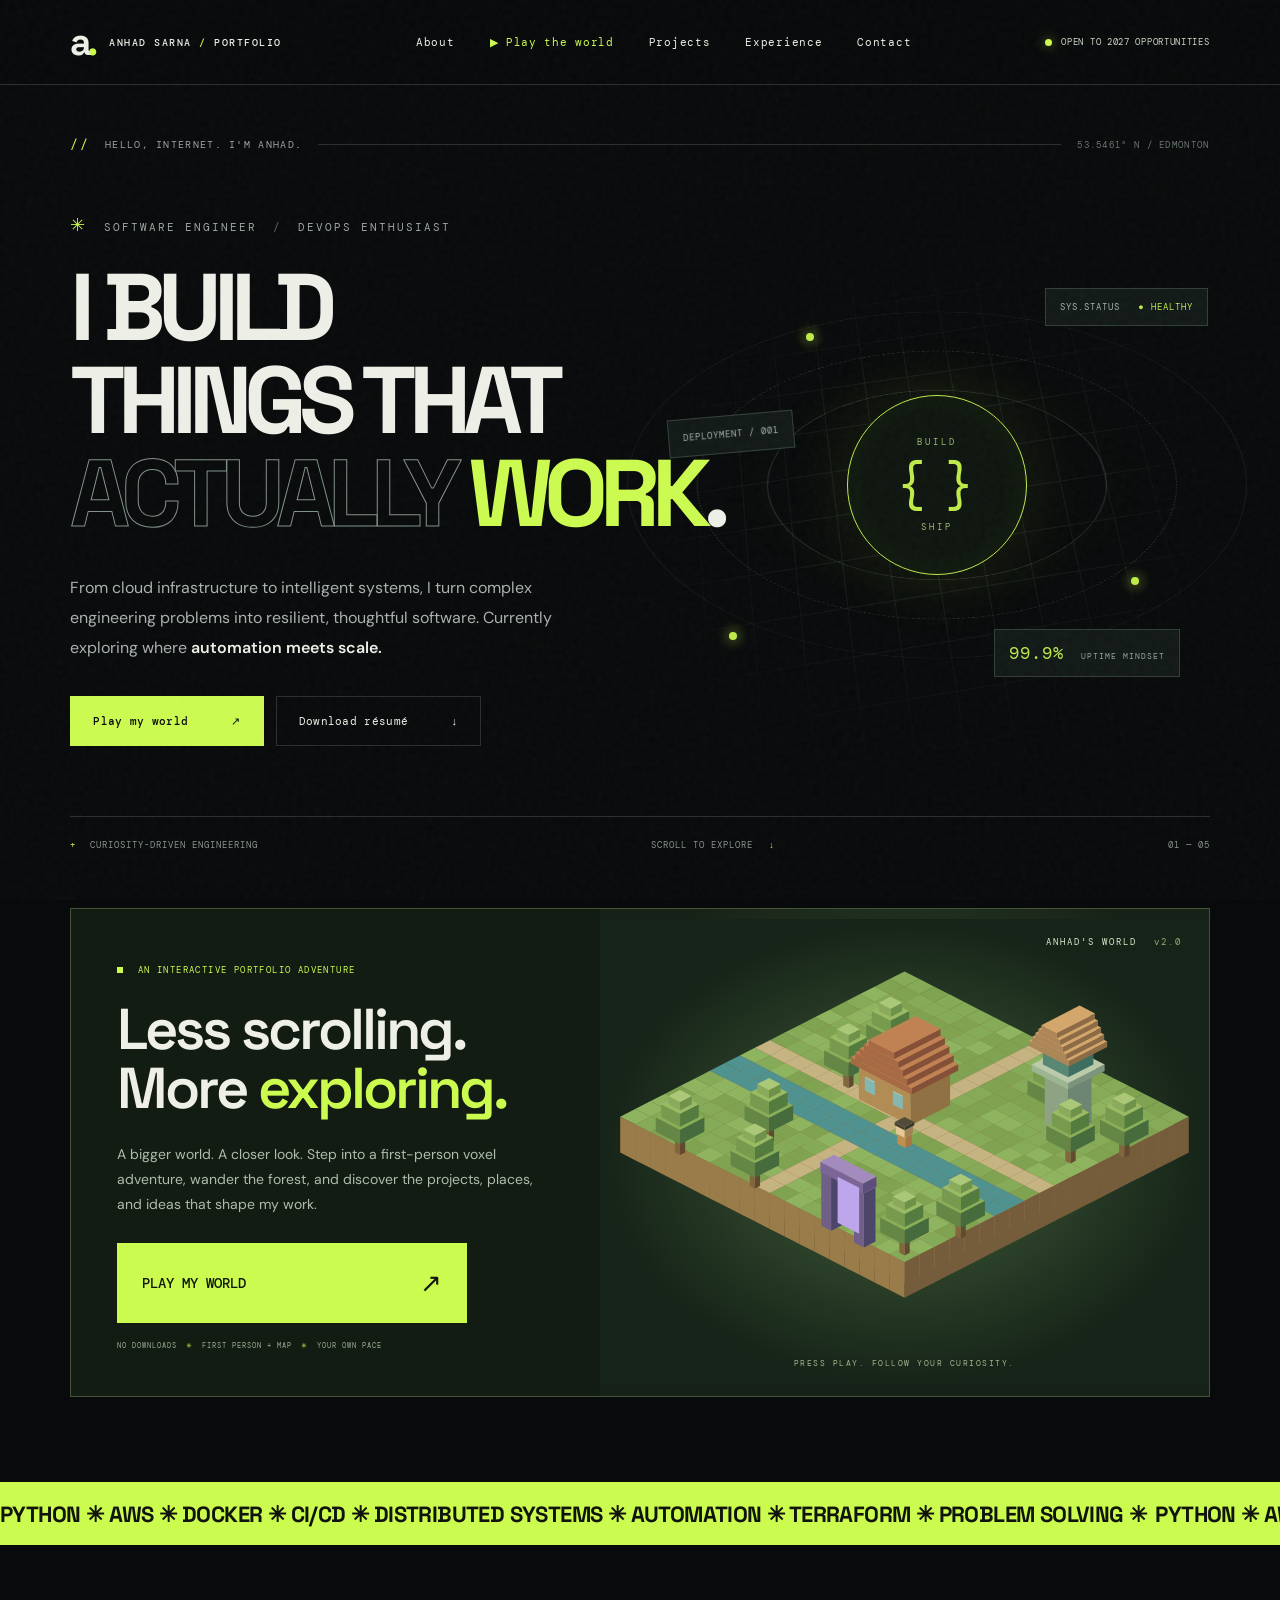
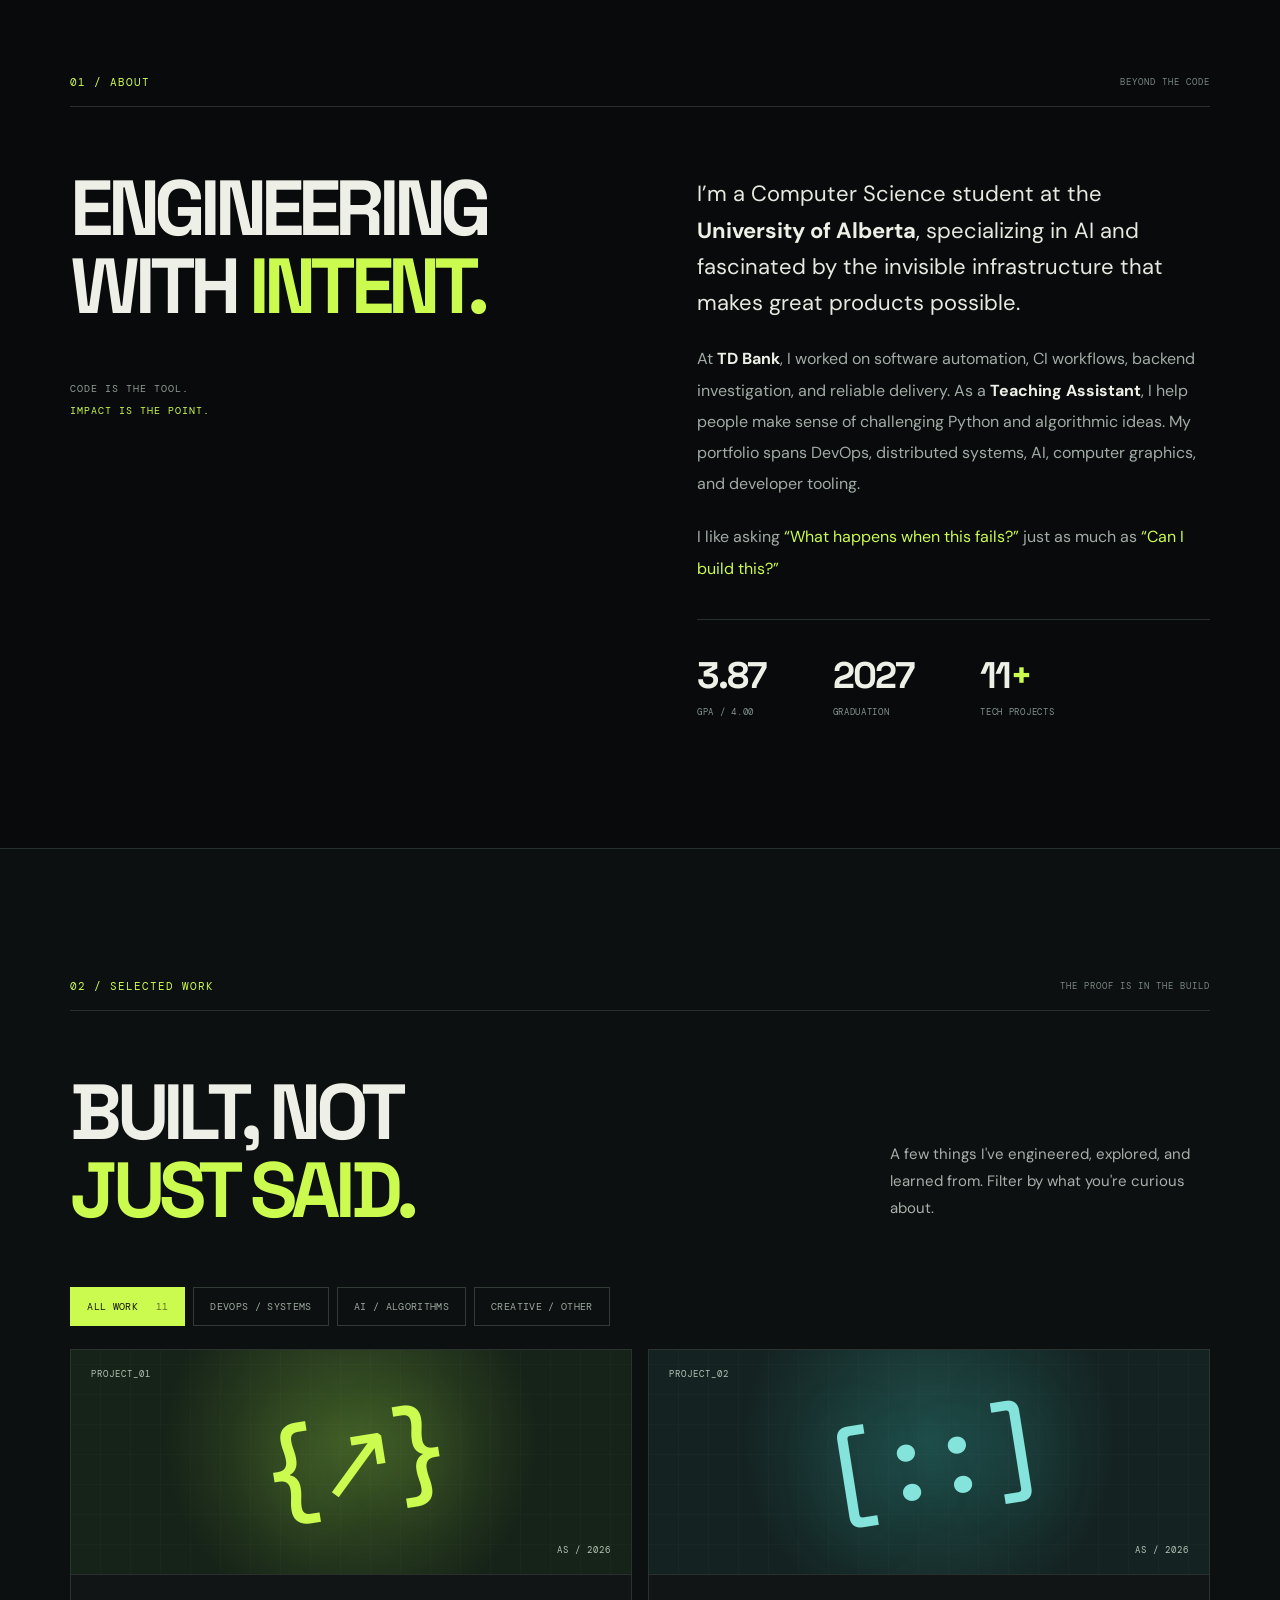
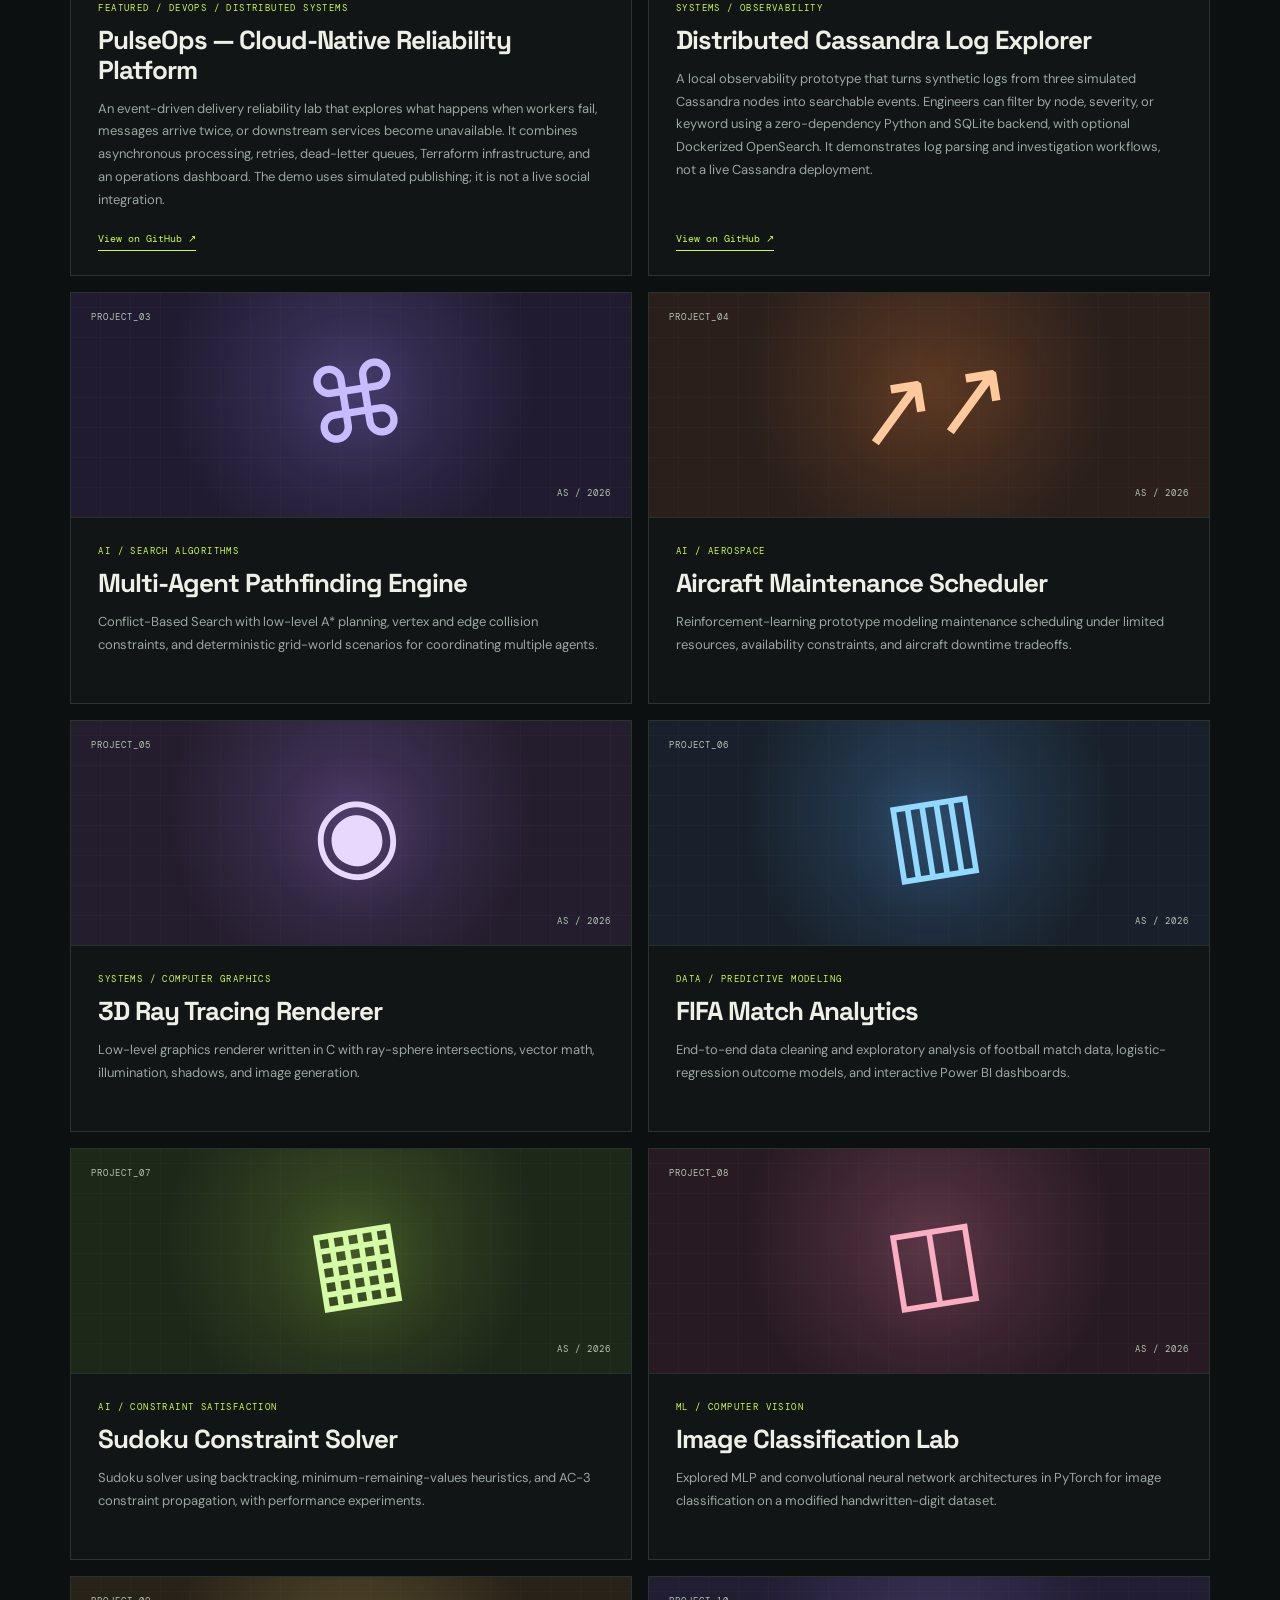
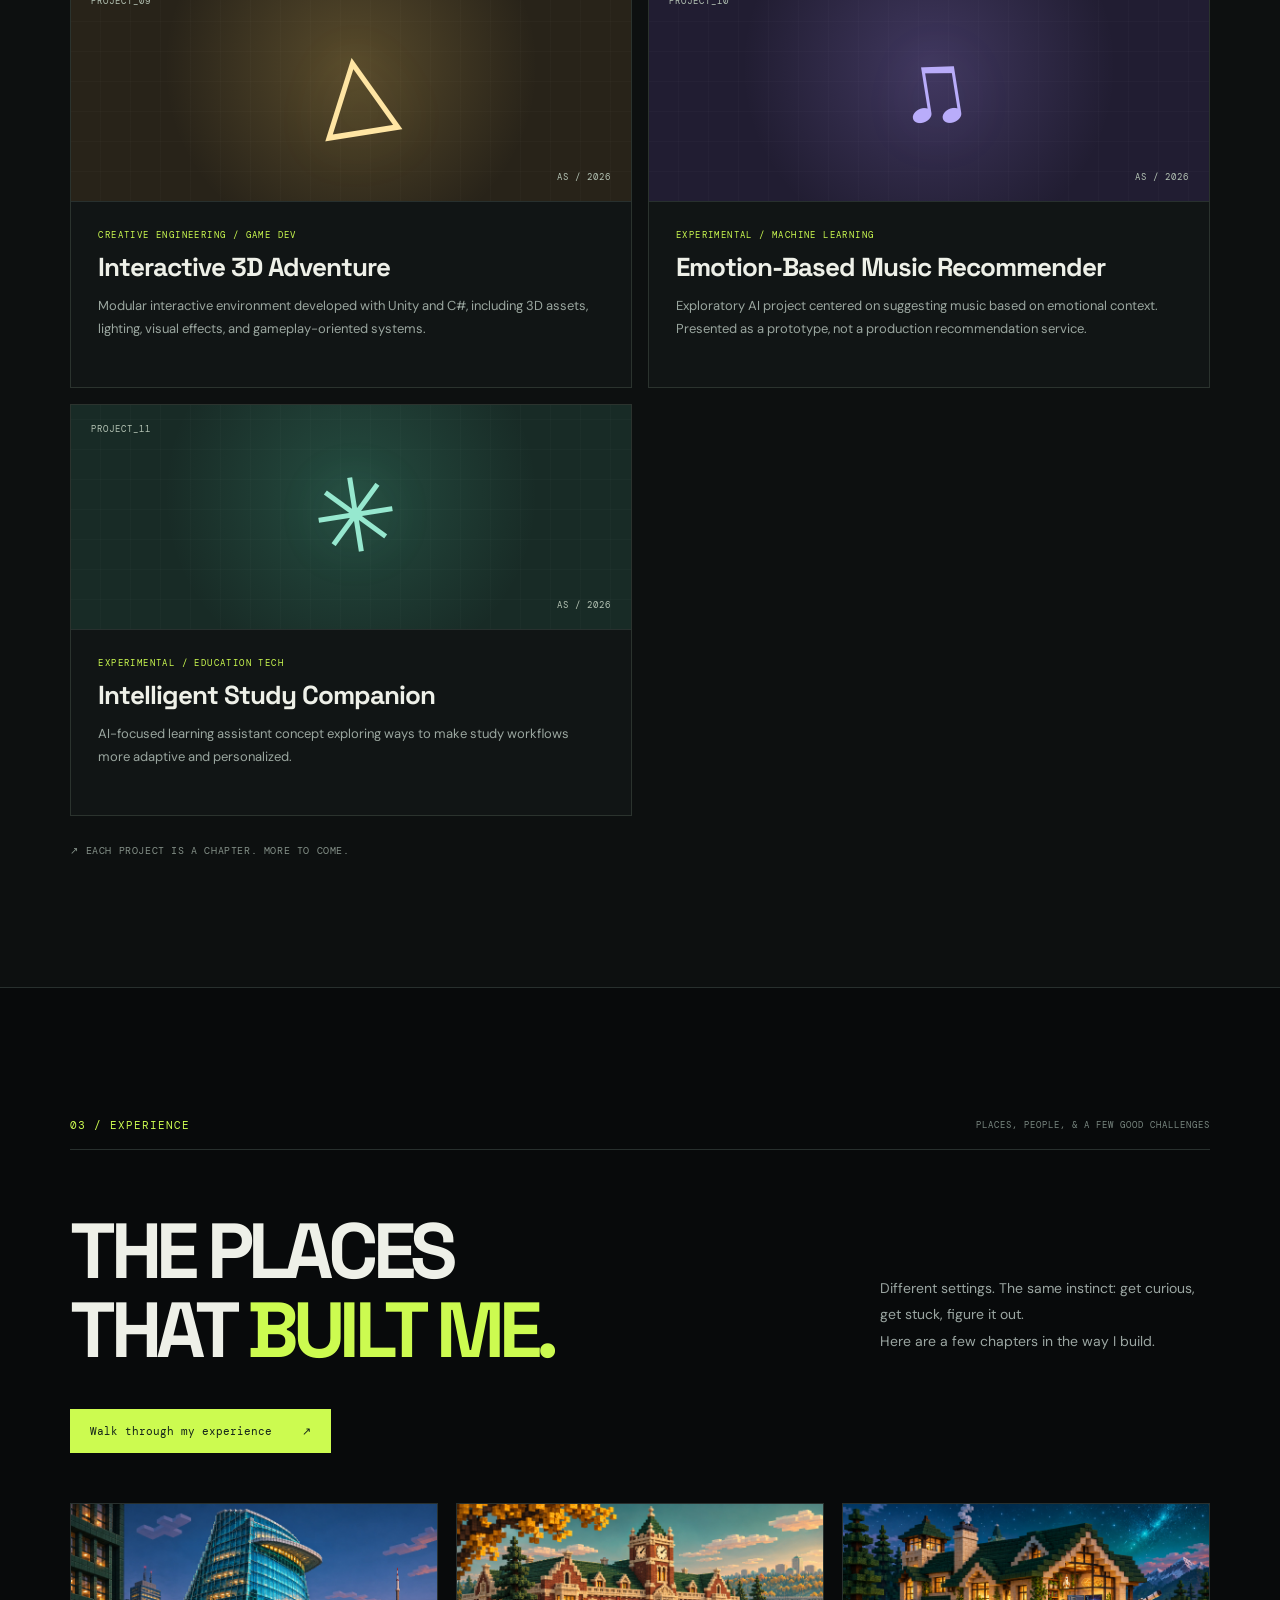
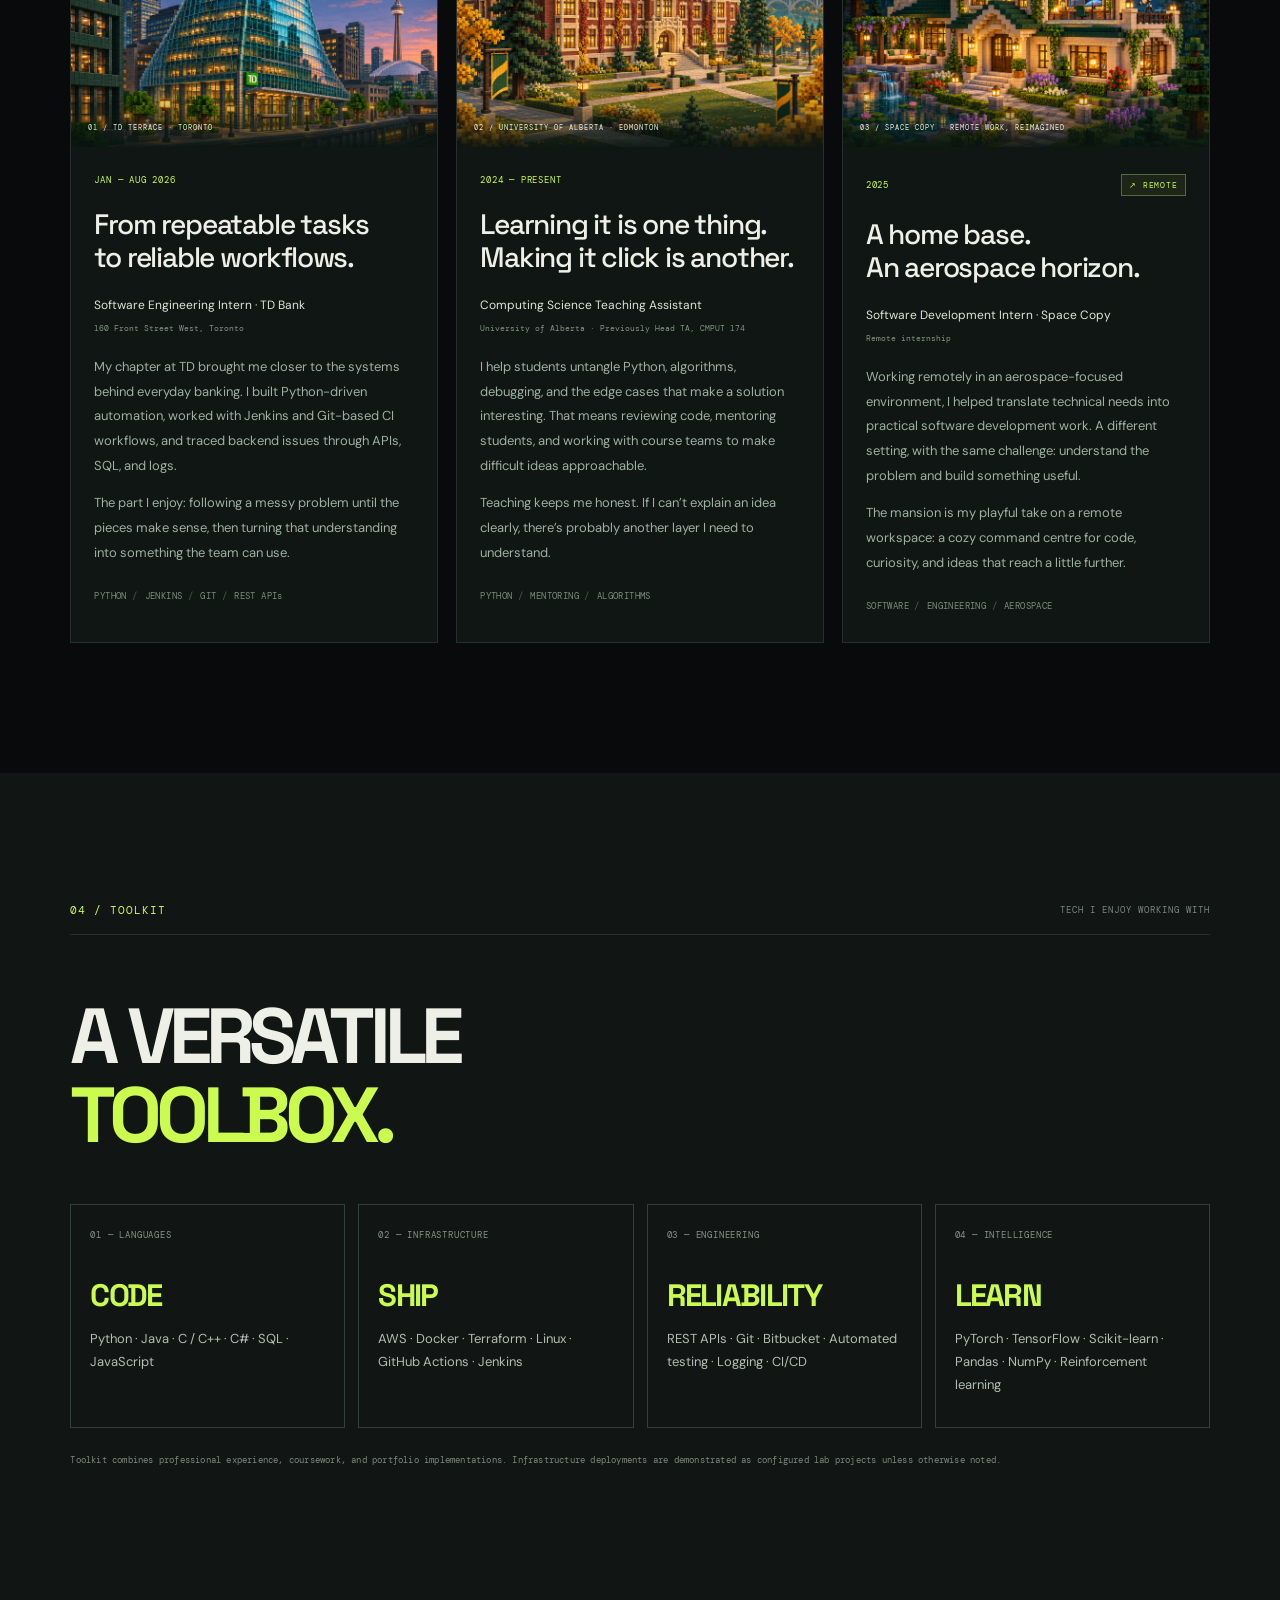
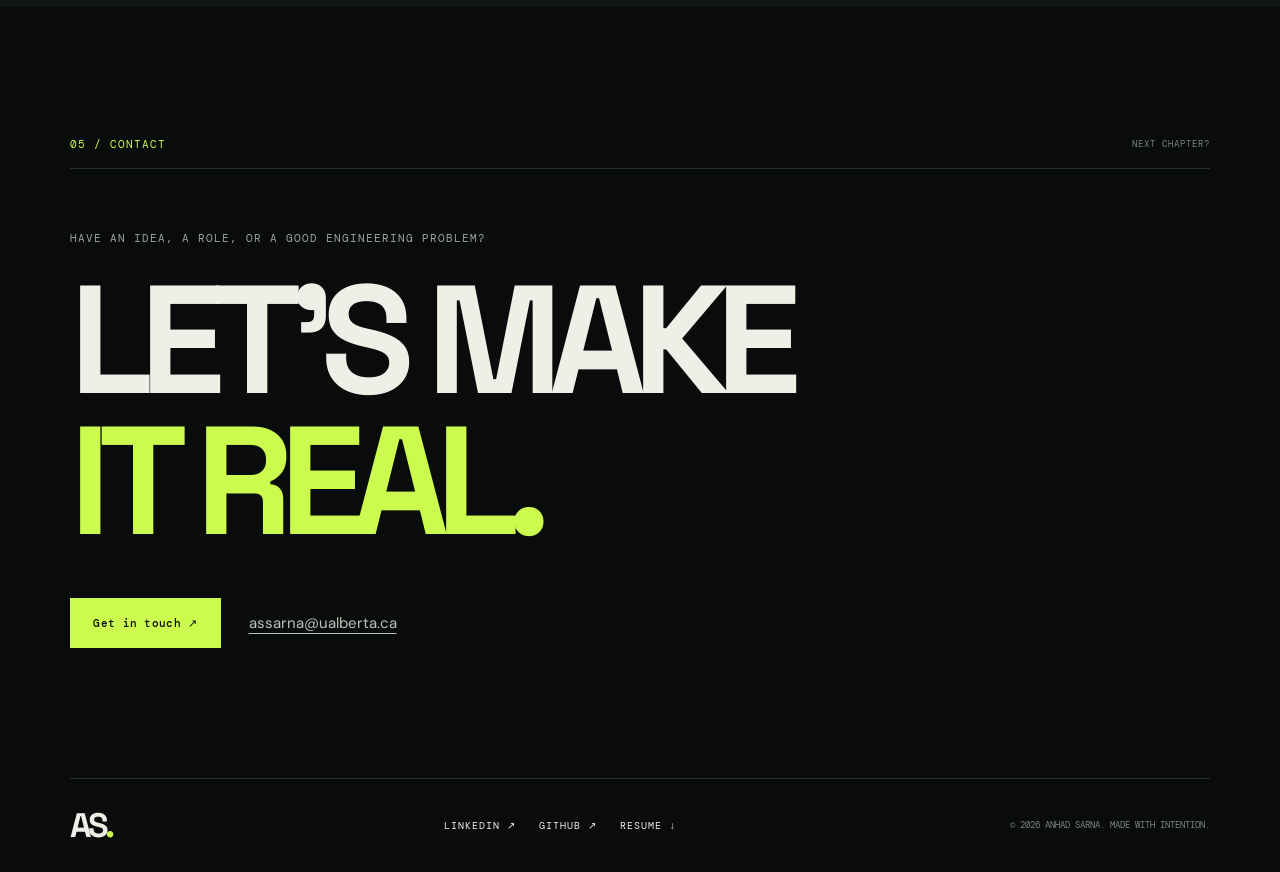
==== commit dc131e4b: "Optimize voxel rendering, add one-tap walking, and sharpen experience galleries" ====
--- a/classic/index.html
+++ b/classic/index.html
@@ -9,8 +9,8 @@
   <link rel="preconnect" href="https://fonts.googleapis.com" />
   <link rel="preconnect" href="https://fonts.gstatic.com" crossorigin />
   <link href="https://fonts.googleapis.com/css2?family=DM+Mono:wght@400;500&family=DM+Sans:wght@400;500;600;700&family=Space+Grotesk:wght@400;500;600;700&display=swap" rel="stylesheet" />
-  <link rel="stylesheet" href="styles.css?v=voxel5" />
-  <script src="script.js?v=voxel5" defer></script>
+  <link rel="stylesheet" href="styles.css?v=voxel7" />
+  <script src="script.js?v=voxel7" defer></script>
 </head>
 <body>
   <div class="cursor-glow" aria-hidden="true"></div>
@@ -31,9 +31,9 @@
     <section class="section about wrap" id="about"><div class="section-heading"><span class="section-number">01 / ABOUT</span><span class="section-side">BEYOND THE CODE</span></div><div class="about-grid"><div><h2 class="section-title">ENGINEERING<br/>WITH <span class="accent-text">INTENT.</span></h2><div class="about-highlight">CODE IS THE TOOL.<br/><span>IMPACT IS THE POINT.</span></div></div><div class="about-right"><p class="about-lead">I’m a Computer Science student at the <strong>University of Alberta</strong>, specializing in AI and fascinated by the invisible infrastructure that makes great products possible.</p><p>At <strong>TD Bank</strong>, I worked on software automation, CI workflows, backend investigation, and reliable delivery. As a <strong>Teaching Assistant</strong>, I help people make sense of challenging Python and algorithmic ideas. My portfolio spans DevOps, distributed systems, AI, computer graphics, and developer tooling.</p><p>I like asking <em>“What happens when this fails?”</em> just as much as <em>“Can I build this?”</em></p><div class="about-stats"><div><span class="stat-num">3.87</span><span class="stat-name">GPA / 4.00</span></div><div><span class="stat-num">2027</span><span class="stat-name">GRADUATION</span></div><div><span class="stat-num">11<span class="accent-text">+</span></span><span class="stat-name">TECH PROJECTS</span></div></div></div></div></section>
     <section class="section projects-section" id="work"><div class="wrap"><div class="section-heading"><span class="section-number">02 / SELECTED WORK</span><span class="section-side">THE PROOF IS IN THE BUILD</span></div><div class="projects-head"><h2 class="section-title">BUILT, NOT<br/><span class="accent-text">JUST SAID.</span></h2><p>A few things I've engineered, explored, and learned from. Filter by what you're curious about.</p></div><div class="filters" role="group" aria-label="Filter projects"><button class="filter active" data-filter="all" aria-pressed="true">ALL WORK <span>11</span></button><button class="filter" data-filter="devops" aria-pressed="false">DEVOPS / SYSTEMS</button><button class="filter" data-filter="ai" aria-pressed="false">AI / ALGORITHMS</button><button class="filter" data-filter="creative" aria-pressed="false">CREATIVE / OTHER</button></div><div class="projects-grid" id="projects-grid"></div><div class="projects-footer"><span>↗ EACH PROJECT IS A CHAPTER. MORE TO COME.</span></div></div></section>
 <section class="section experience wrap" id="experience"><div class="section-heading"><span class="section-number">03 / EXPERIENCE</span><span class="section-side">PLACES, PEOPLE, & A FEW GOOD CHALLENGES</span></div><div class="experience-intro"><h2 class="section-title">THE PLACES<br/>THAT <span class="accent-text">BUILT ME.</span></h2><p>Different settings. The same instinct: get curious, get stuck, figure it out.<br>Here are a few chapters in the way I build.</p><a class="experience-journey-link" href="../game/?journey=experience">Walk through my experience <span>↗</span></a></div><div class="experience-cards">
-<article class="experience-card"><figure><img src="../assets/td-terrace.jpg" alt="Minecraft-style interpretation of the blue glass TD Terrace tower in Toronto, with warmly lit windows" loading="lazy" width="1280" height="853"><figcaption>01 / TD TERRACE · TORONTO</figcaption></figure><div class="experience-card-body"><span class="experience-date">JAN — AUG 2026</span><h3>From repeatable tasks<br>to reliable workflows.</h3><span class="experience-role">Software Engineering Intern · TD Bank</span><span class="experience-location">160 Front Street West, Toronto</span><p>My chapter at TD brought me closer to the systems behind everyday banking. I built Python-driven automation, worked with Jenkins and Git-based CI workflows, and traced backend issues through APIs, SQL, and logs.</p><p>The part I enjoy: following a messy problem until the pieces make sense, then turning that understanding into something the team can use.</p><div class="mini-tags"><span>PYTHON</span><span>JENKINS</span><span>GIT</span><span>REST APIs</span></div></div></article>
-<article class="experience-card"><figure><img src="../assets/ualberta-campus.jpg" alt="Minecraft-style interpretation of a historic University of Alberta campus building with a clock tower, autumn trees, and green and gold banners" loading="lazy" width="1280" height="853"><figcaption>02 / UNIVERSITY OF ALBERTA · EDMONTON</figcaption></figure><div class="experience-card-body"><span class="experience-date">2024 — PRESENT</span><h3>Learning it is one thing.<br>Making it click is another.</h3><span class="experience-role">Computing Science Teaching Assistant</span><span class="experience-location">University of Alberta · Previously Head TA, CMPUT 174</span><p>I help students untangle Python, algorithms, debugging, and the edge cases that make a solution interesting. That means reviewing code, mentoring students, and working with course teams to make difficult ideas approachable.</p><p>Teaching keeps me honest. If I can’t explain an idea clearly, there’s probably another layer I need to understand.</p><div class="mini-tags"><span>PYTHON</span><span>MENTORING</span><span>ALGORITHMS</span></div></div></article>
-<article class="experience-card"><figure><img src="../assets/spacecopy-remote.jpg" alt="Imagined Minecraft-style mansion with a glowing home office, dual monitors, telescope, and garden, representing remote work" loading="lazy" width="1280" height="853"><figcaption>03 / SPACE COPY · REMOTE WORK, REIMAGINED</figcaption></figure><div class="experience-card-body"><span class="experience-date">2025 <span class="remote-badge">↗ REMOTE</span></span><h3>A home base.<br>An aerospace horizon.</h3><span class="experience-role">Software Development Intern · Space Copy</span><span class="experience-location">Remote internship</span><p>Working remotely in an aerospace-focused environment, I helped translate technical needs into practical software development work. A different setting, with the same challenge: understand the problem and build something useful.</p><p>The mansion is my playful take on a remote workspace: a cozy command centre for code, curiosity, and ideas that reach a little further.</p><div class="mini-tags"><span>SOFTWARE</span><span>ENGINEERING</span><span>AEROSPACE</span></div></div></article>
+<article class="experience-card"><figure><img src="../assets/td-terrace.jpg?v=7" alt="Minecraft-style interpretation of the blue glass TD Terrace tower in Toronto, with warmly lit windows" loading="lazy" decoding="async" width="1536" height="1024"><figcaption>01 / TD TERRACE · TORONTO</figcaption></figure><div class="experience-card-body"><span class="experience-date">JAN — AUG 2026</span><h3>From repeatable tasks<br>to reliable workflows.</h3><span class="experience-role">Software Engineering Intern · TD Bank</span><span class="experience-location">160 Front Street West, Toronto</span><p>My chapter at TD brought me closer to the systems behind everyday banking. I built Python-driven automation, worked with Jenkins and Git-based CI workflows, and traced backend issues through APIs, SQL, and logs.</p><p>The part I enjoy: following a messy problem until the pieces make sense, then turning that understanding into something the team can use.</p><div class="mini-tags"><span>PYTHON</span><span>JENKINS</span><span>GIT</span><span>REST APIs</span></div></div></article>
+<article class="experience-card"><figure><img src="../assets/ualberta-campus.jpg?v=7" alt="Minecraft-style interpretation of a historic University of Alberta campus building with a clock tower, autumn trees, and green and gold banners" loading="lazy" decoding="async" width="1536" height="1024"><figcaption>02 / UNIVERSITY OF ALBERTA · EDMONTON</figcaption></figure><div class="experience-card-body"><span class="experience-date">2024 — PRESENT</span><h3>Learning it is one thing.<br>Making it click is another.</h3><span class="experience-role">Computing Science Teaching Assistant</span><span class="experience-location">University of Alberta · Previously Head TA, CMPUT 174</span><p>I help students untangle Python, algorithms, debugging, and the edge cases that make a solution interesting. That means reviewing code, mentoring students, and working with course teams to make difficult ideas approachable.</p><p>Teaching keeps me honest. If I can’t explain an idea clearly, there’s probably another layer I need to understand.</p><div class="mini-tags"><span>PYTHON</span><span>MENTORING</span><span>ALGORITHMS</span></div></div></article>
+<article class="experience-card"><figure><img src="../assets/spacecopy-remote.jpg?v=7" alt="Imagined Minecraft-style mansion with a glowing home office, dual monitors, telescope, and garden, representing remote work" loading="lazy" decoding="async" width="1536" height="1024"><figcaption>03 / SPACE COPY · REMOTE WORK, REIMAGINED</figcaption></figure><div class="experience-card-body"><span class="experience-date">2025 <span class="remote-badge">↗ REMOTE</span></span><h3>A home base.<br>An aerospace horizon.</h3><span class="experience-role">Software Development Intern · Space Copy</span><span class="experience-location">Remote internship</span><p>Working remotely in an aerospace-focused environment, I helped translate technical needs into practical software development work. A different setting, with the same challenge: understand the problem and build something useful.</p><p>The mansion is my playful take on a remote workspace: a cozy command centre for code, curiosity, and ideas that reach a little further.</p><div class="mini-tags"><span>SOFTWARE</span><span>ENGINEERING</span><span>AEROSPACE</span></div></div></article>
 </div></section>
     <section class="section toolbelt-section"><div class="wrap"><div class="section-heading"><span class="section-number">04 / TOOLKIT</span><span class="section-side">TECH I ENJOY WORKING WITH</span></div><h2 class="section-title">A VERSATILE<br/><span class="accent-text">TOOLBOX.</span></h2><div class="tool-grid"><div class="tool-card"><span class="tool-index">01 — LANGUAGES</span><h3>CODE</h3><p>Python · Java · C / C++ · C# · SQL · JavaScript</p></div><div class="tool-card"><span class="tool-index">02 — INFRASTRUCTURE</span><h3>SHIP</h3><p>AWS · Docker · Terraform · Linux · GitHub Actions · Jenkins</p></div><div class="tool-card"><span class="tool-index">03 — ENGINEERING</span><h3>RELIABILITY</h3><p>REST APIs · Git · Bitbucket · Automated testing · Logging · CI/CD</p></div><div class="tool-card"><span class="tool-index">04 — INTELLIGENCE</span><h3>LEARN</h3><p>PyTorch · TensorFlow · Scikit-learn · Pandas · NumPy · Reinforcement learning</p></div></div><p class="tool-note">Toolkit combines professional experience, coursework, and portfolio implementations. Infrastructure deployments are demonstrated as configured lab projects unless otherwise noted.</p></div></section>
     <section class="section contact-section" id="contact"><div class="wrap"><div class="section-heading"><span class="section-number">05 / CONTACT</span><span class="section-side">NEXT CHAPTER?</span></div><p class="contact-eyebrow">HAVE AN IDEA, A ROLE, OR A GOOD ENGINEERING PROBLEM?</p><h2>LET'S MAKE<br/><span class="accent-text">IT REAL.</span></h2><div class="contact-actions"><a class="button button-primary" href="mailto:assarna@ualberta.ca?subject=Let's%20connect">Get in touch ↗</a><a class="contact-mail" href="mailto:assarna@ualberta.ca">assarna@ualberta.ca</a></div><footer class="footer"><div class="footer-logo">AS<span>.</span></div><div class="footer-links"><a href="https://www.linkedin.com/in/anhad-singh-sarna-578a11255/" target="_blank" rel="noopener noreferrer">LINKEDIN ↗</a><a href="https://github.com/anhads3ngh" target="_blank" rel="noopener noreferrer">GITHUB ↗</a><a href="../assets/Anhad_Singh_Sarna_Resume.pdf" download>RESUME ↓</a></div><span class="copyright">© <span id="current-year">2026</span> ANHAD SARNA. MADE WITH INTENTION.</span></footer></div></section>
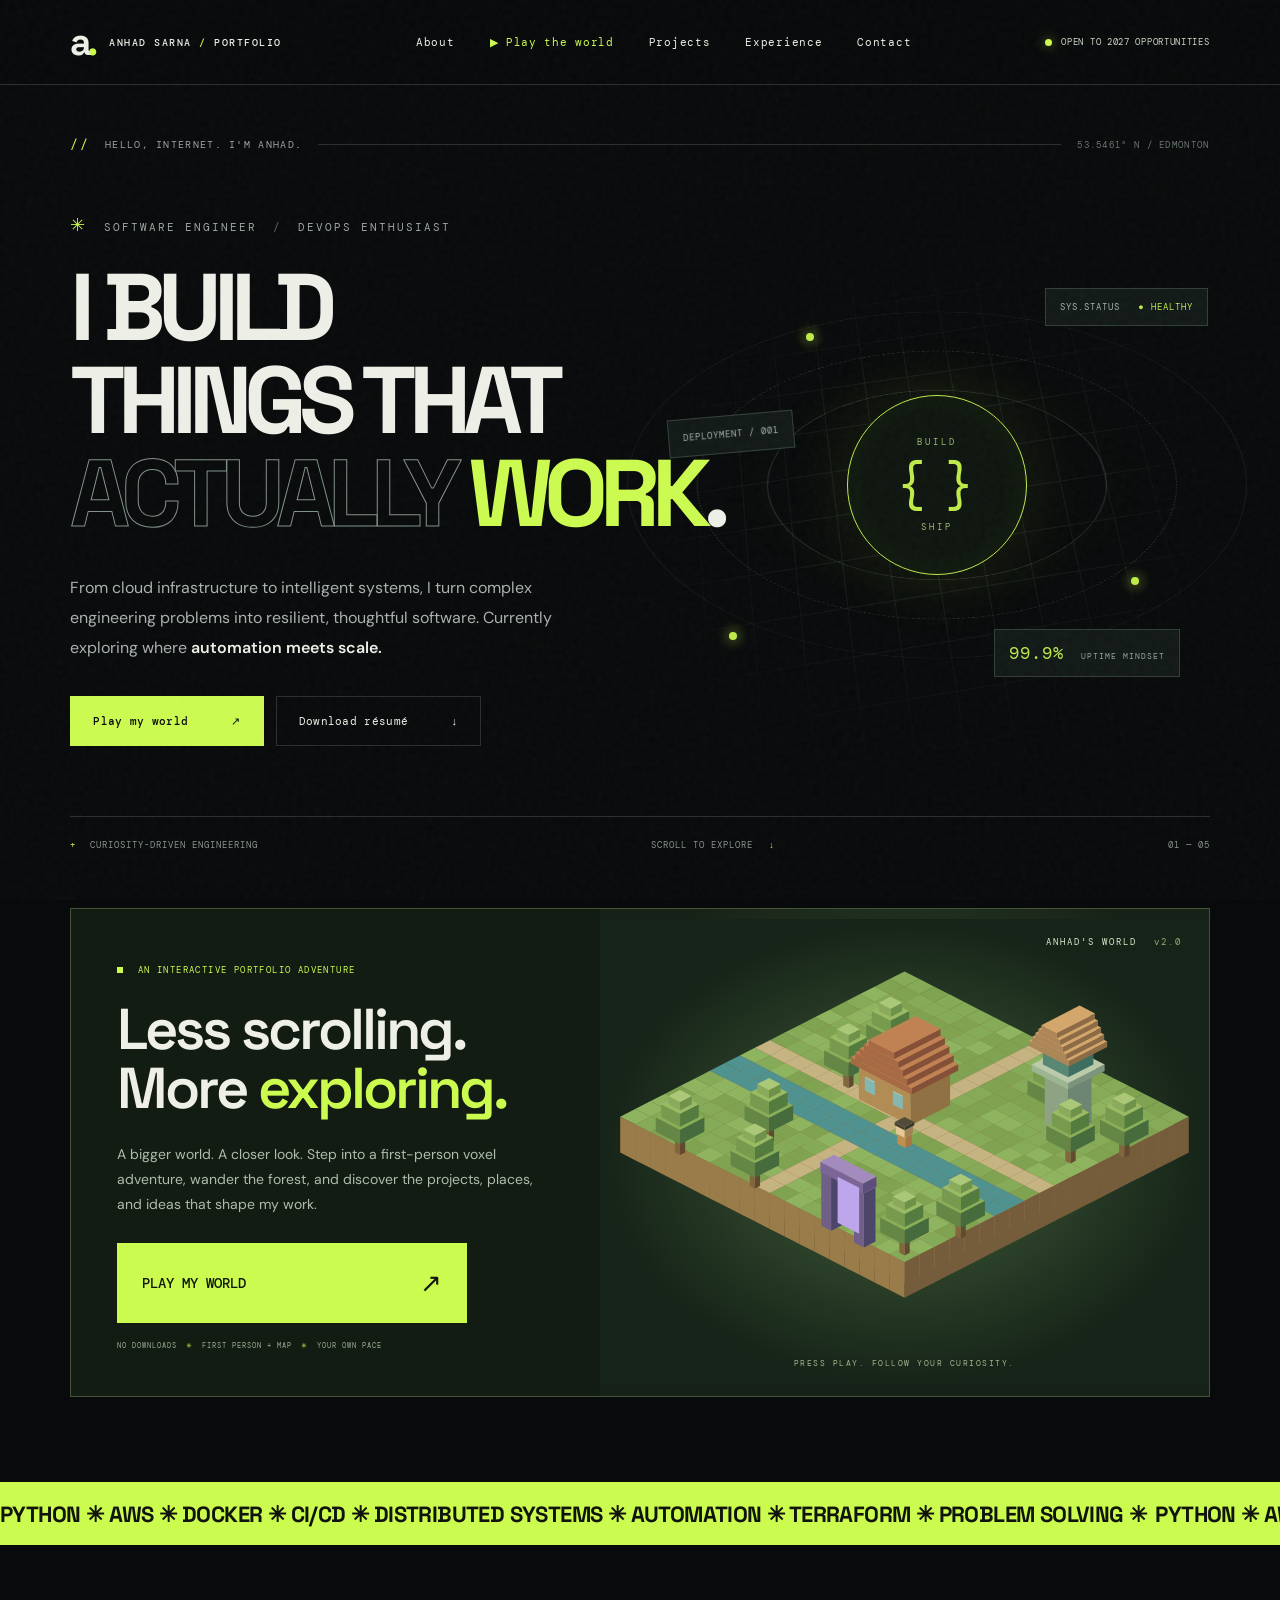
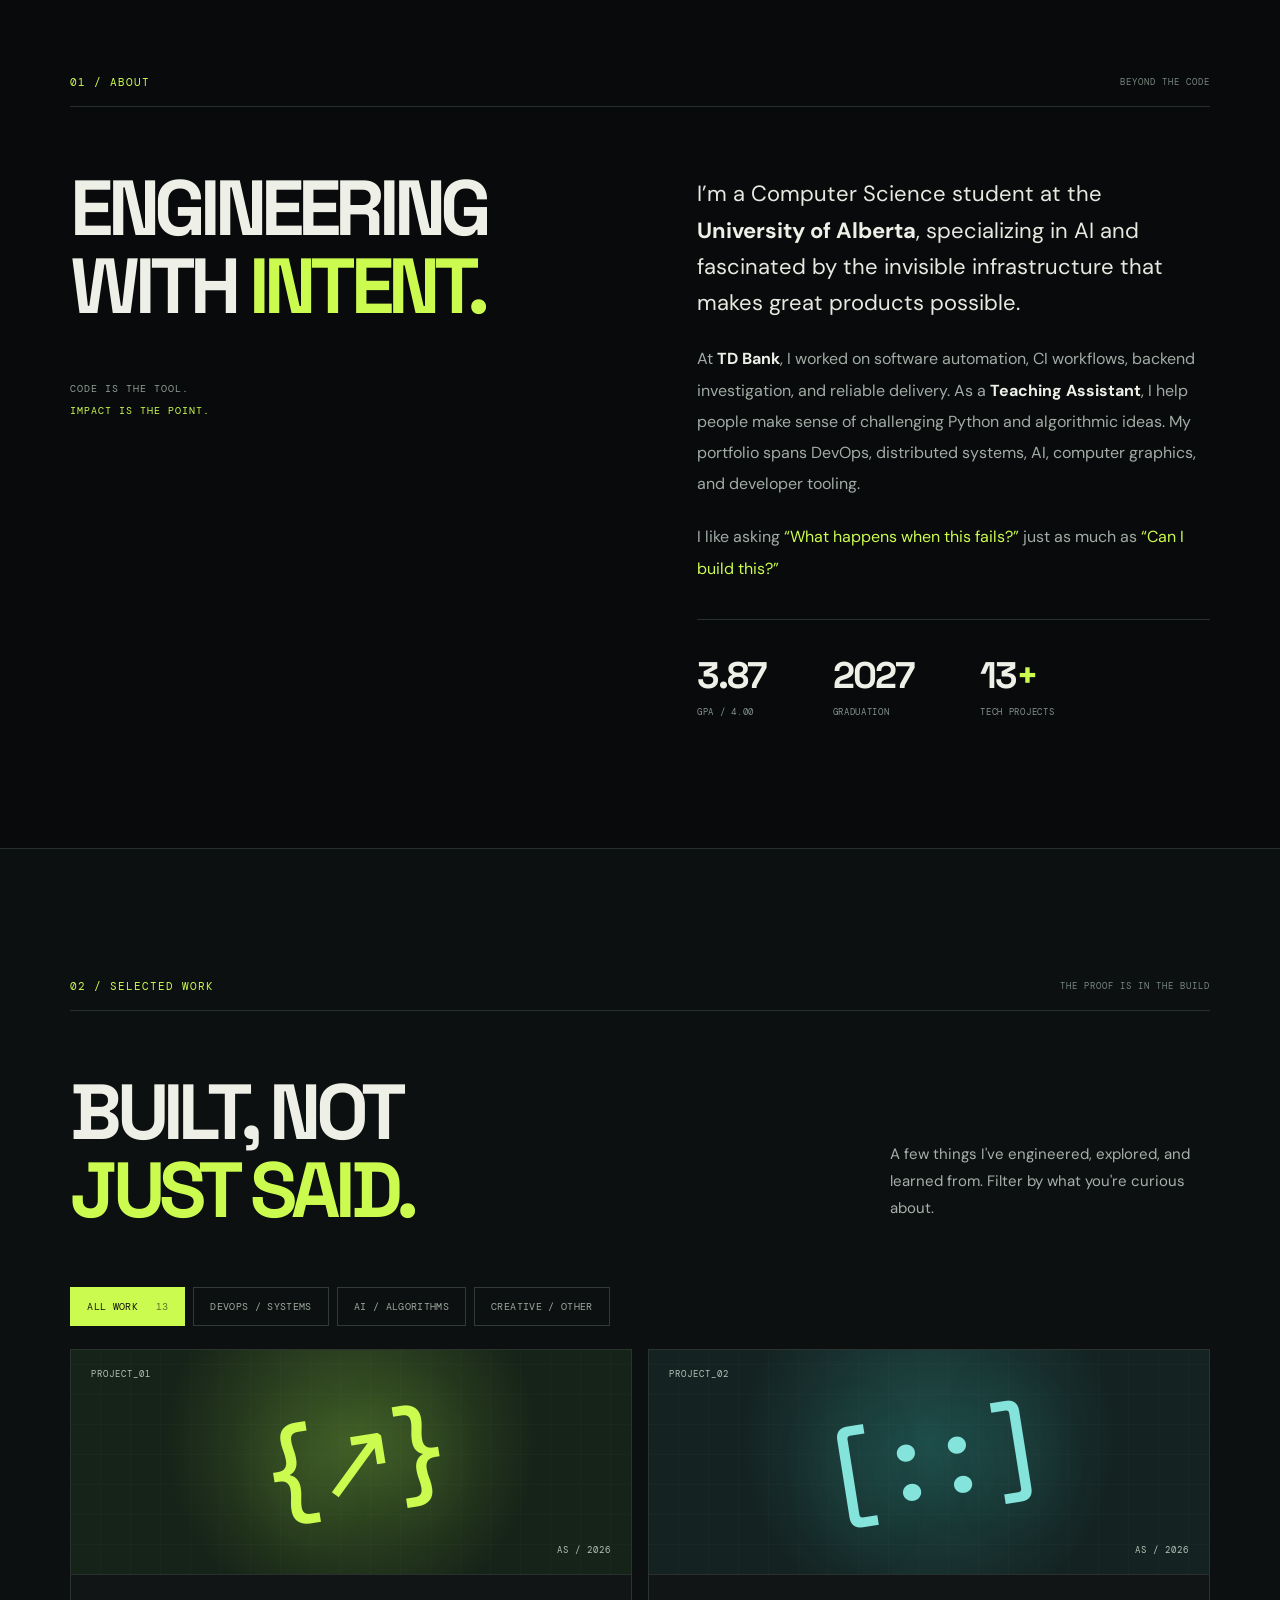
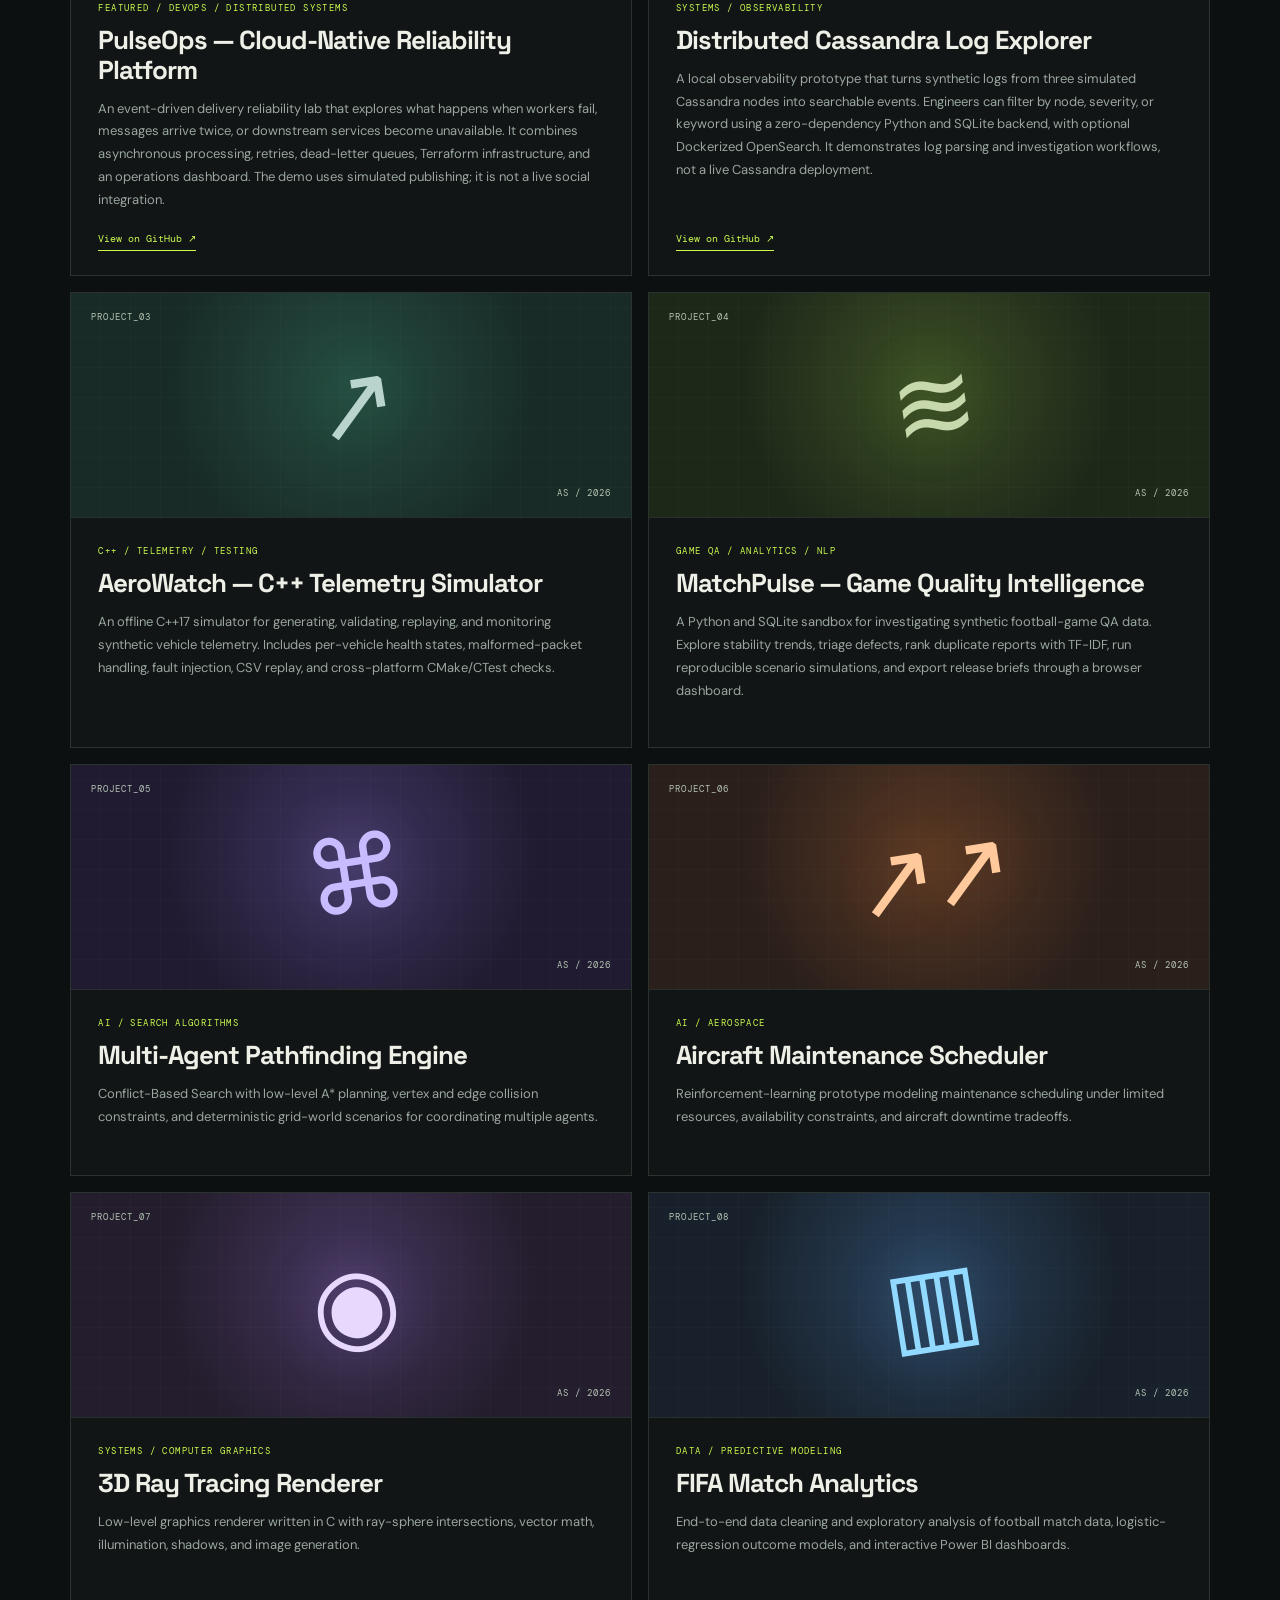
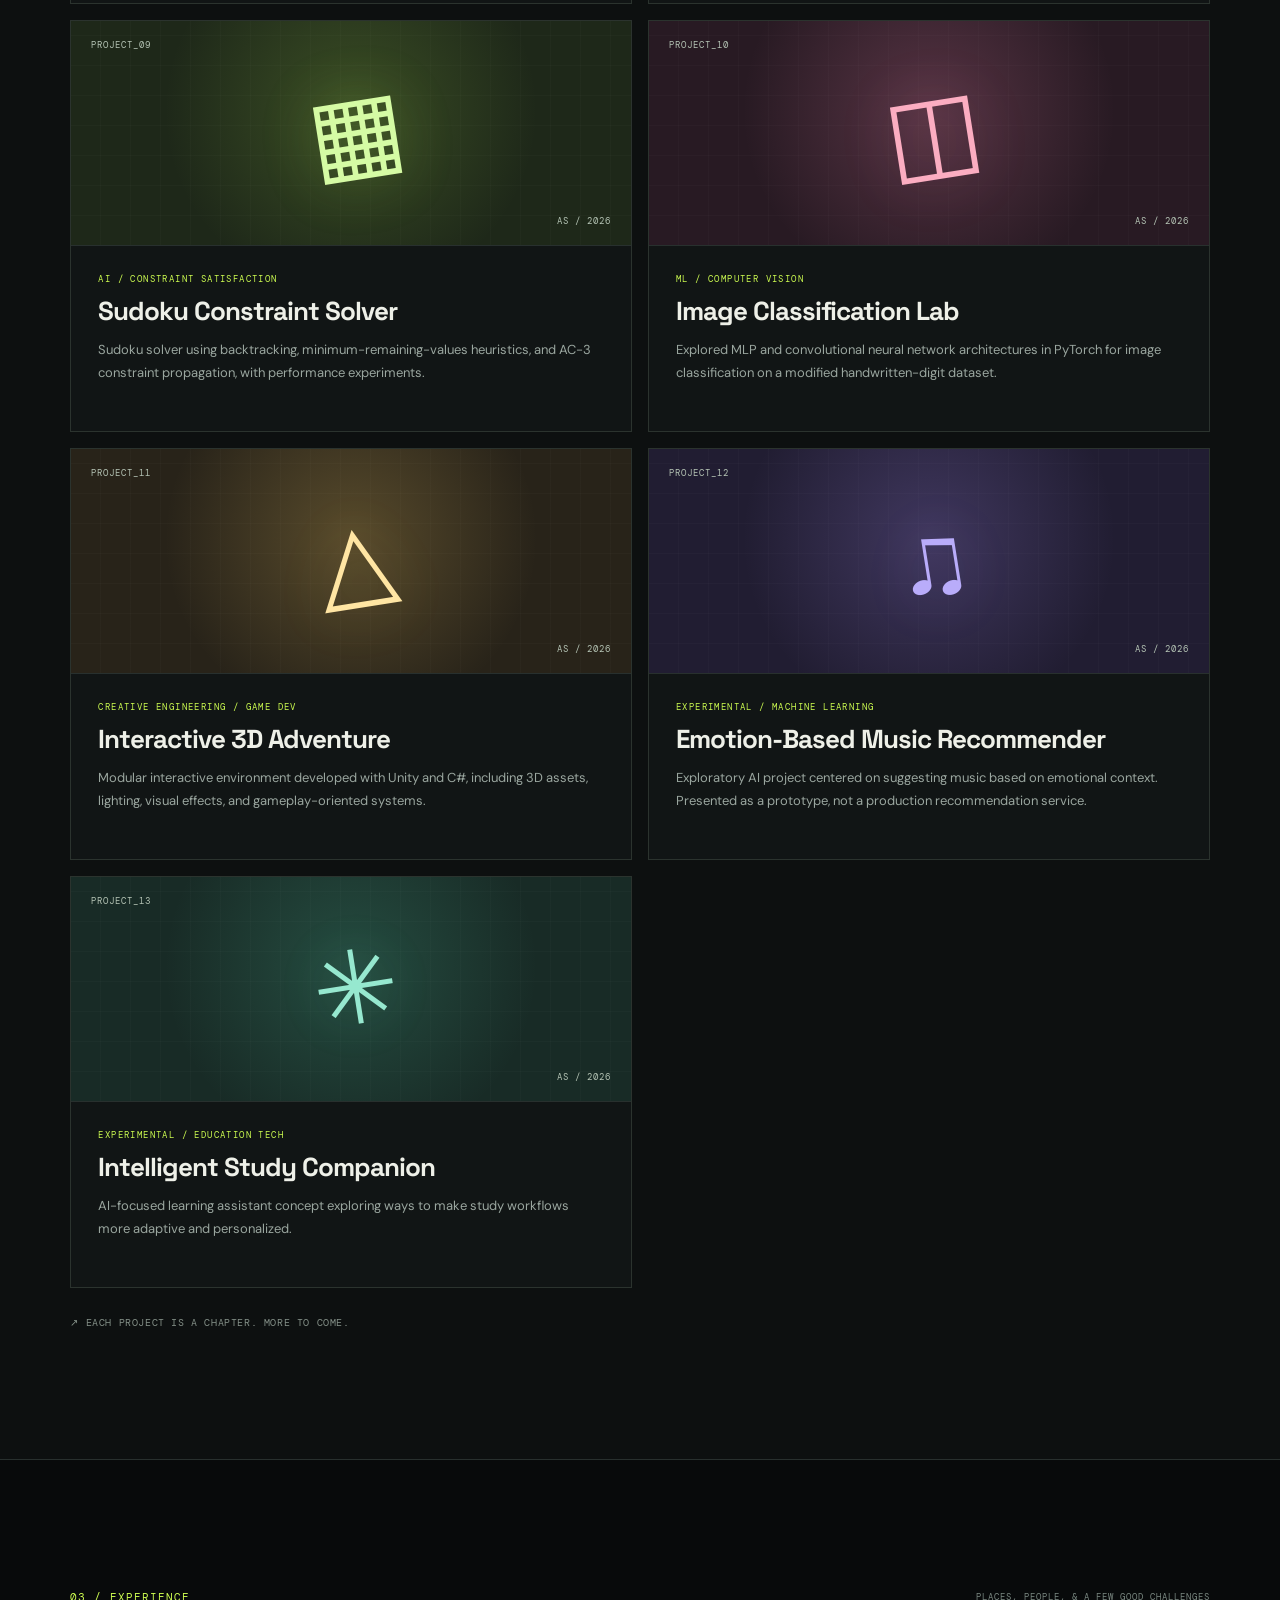
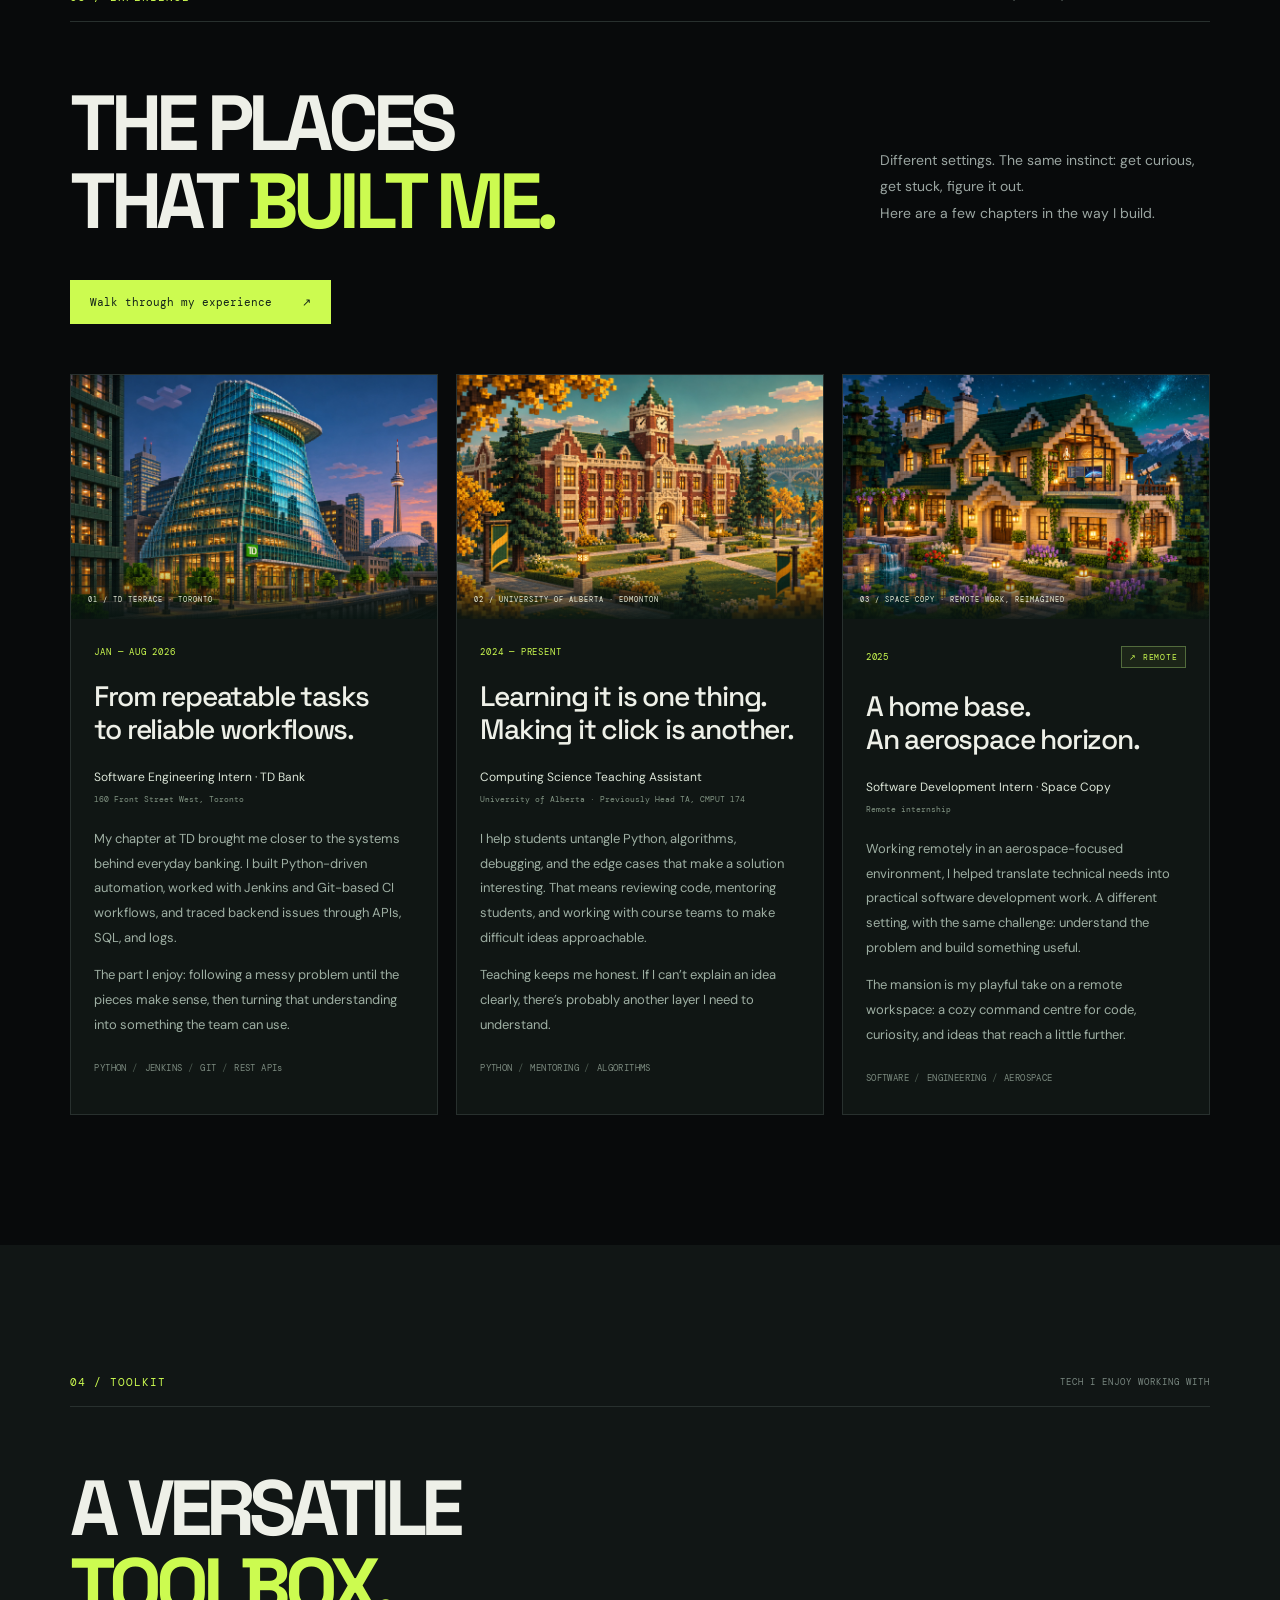
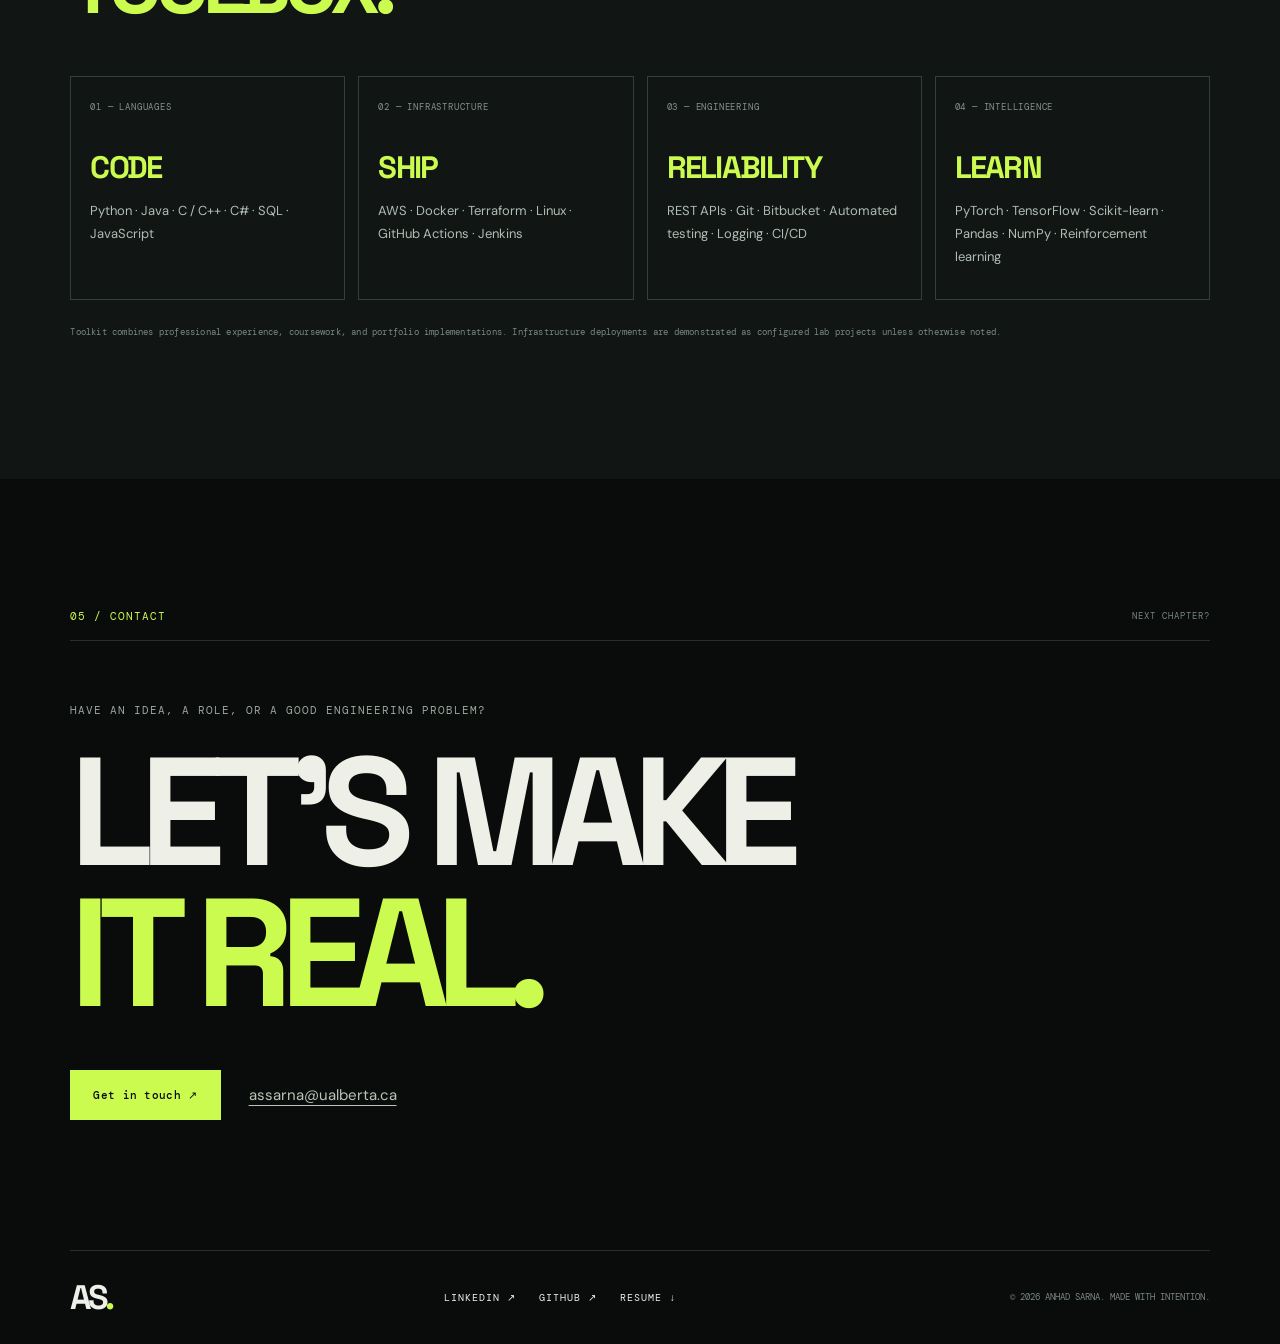
==== commit fa033af9: "Repair road rendering, optimize game scenes and add AeroWatch and MatchPulse" ====
--- a/classic/index.html
+++ b/classic/index.html
@@ -10,7 +10,7 @@
   <link rel="preconnect" href="https://fonts.gstatic.com" crossorigin />
   <link href="https://fonts.googleapis.com/css2?family=DM+Mono:wght@400;500&family=DM+Sans:wght@400;500;600;700&family=Space+Grotesk:wght@400;500;600;700&display=swap" rel="stylesheet" />
   <link rel="stylesheet" href="styles.css?v=voxel7" />
-  <script src="script.js?v=voxel7" defer></script>
+  <script src="../projects-data.js?v=19" defer></script><script src="script.js?v=19" defer></script>
 </head>
 <body>
   <div class="cursor-glow" aria-hidden="true"></div>
@@ -28,8 +28,8 @@
       <div class="hero-foot"><span><span class="small-plus">+</span> CURIOSITY-DRIVEN ENGINEERING</span><a href="#about">SCROLL TO EXPLORE <span>↓</span></a><span class="hero-index">01 — 05</span></div>
     </section>
     <section class="play-feature wrap" aria-labelledby="play-title"><a class="play-card" href="../game/"><div class="play-copy"><p class="play-kicker"><span class="play-status"></span> AN INTERACTIVE PORTFOLIO ADVENTURE</p><h2 id="play-title">Less scrolling.<br>More <em>exploring.</em></h2><p>A bigger world. A closer look. Step into a first-person voxel adventure, wander the forest, and discover the projects, places, and ideas that shape my work.</p><span class="play-cta">PLAY MY WORLD <span>↗</span></span><div class="play-facts">NO DOWNLOADS <span>✳</span> FIRST PERSON + MAP <span>✳</span> YOUR OWN PACE</div></div><div class="play-art" aria-hidden="true"><img src="../assets/voxel-world.svg" alt=""><span class="play-art-tag">ANHAD'S WORLD <span>v2.0</span></span><span class="play-art-caption">PRESS PLAY. FOLLOW YOUR CURIOSITY.</span></div></a></section><div class="ticker" aria-hidden="true"><div class="ticker-track"><span>PYTHON ✳ AWS ✳ DOCKER ✳ CI/CD ✳ DISTRIBUTED SYSTEMS ✳ AUTOMATION ✳ TERRAFORM ✳ PROBLEM SOLVING ✳ </span><span>PYTHON ✳ AWS ✳ DOCKER ✳ CI/CD ✳ DISTRIBUTED SYSTEMS ✳ AUTOMATION ✳ TERRAFORM ✳ PROBLEM SOLVING ✳ </span></div></div>
-    <section class="section about wrap" id="about"><div class="section-heading"><span class="section-number">01 / ABOUT</span><span class="section-side">BEYOND THE CODE</span></div><div class="about-grid"><div><h2 class="section-title">ENGINEERING<br/>WITH <span class="accent-text">INTENT.</span></h2><div class="about-highlight">CODE IS THE TOOL.<br/><span>IMPACT IS THE POINT.</span></div></div><div class="about-right"><p class="about-lead">I’m a Computer Science student at the <strong>University of Alberta</strong>, specializing in AI and fascinated by the invisible infrastructure that makes great products possible.</p><p>At <strong>TD Bank</strong>, I worked on software automation, CI workflows, backend investigation, and reliable delivery. As a <strong>Teaching Assistant</strong>, I help people make sense of challenging Python and algorithmic ideas. My portfolio spans DevOps, distributed systems, AI, computer graphics, and developer tooling.</p><p>I like asking <em>“What happens when this fails?”</em> just as much as <em>“Can I build this?”</em></p><div class="about-stats"><div><span class="stat-num">3.87</span><span class="stat-name">GPA / 4.00</span></div><div><span class="stat-num">2027</span><span class="stat-name">GRADUATION</span></div><div><span class="stat-num">11<span class="accent-text">+</span></span><span class="stat-name">TECH PROJECTS</span></div></div></div></div></section>
-    <section class="section projects-section" id="work"><div class="wrap"><div class="section-heading"><span class="section-number">02 / SELECTED WORK</span><span class="section-side">THE PROOF IS IN THE BUILD</span></div><div class="projects-head"><h2 class="section-title">BUILT, NOT<br/><span class="accent-text">JUST SAID.</span></h2><p>A few things I've engineered, explored, and learned from. Filter by what you're curious about.</p></div><div class="filters" role="group" aria-label="Filter projects"><button class="filter active" data-filter="all" aria-pressed="true">ALL WORK <span>11</span></button><button class="filter" data-filter="devops" aria-pressed="false">DEVOPS / SYSTEMS</button><button class="filter" data-filter="ai" aria-pressed="false">AI / ALGORITHMS</button><button class="filter" data-filter="creative" aria-pressed="false">CREATIVE / OTHER</button></div><div class="projects-grid" id="projects-grid"></div><div class="projects-footer"><span>↗ EACH PROJECT IS A CHAPTER. MORE TO COME.</span></div></div></section>
+    <section class="section about wrap" id="about"><div class="section-heading"><span class="section-number">01 / ABOUT</span><span class="section-side">BEYOND THE CODE</span></div><div class="about-grid"><div><h2 class="section-title">ENGINEERING<br/>WITH <span class="accent-text">INTENT.</span></h2><div class="about-highlight">CODE IS THE TOOL.<br/><span>IMPACT IS THE POINT.</span></div></div><div class="about-right"><p class="about-lead">I’m a Computer Science student at the <strong>University of Alberta</strong>, specializing in AI and fascinated by the invisible infrastructure that makes great products possible.</p><p>At <strong>TD Bank</strong>, I worked on software automation, CI workflows, backend investigation, and reliable delivery. As a <strong>Teaching Assistant</strong>, I help people make sense of challenging Python and algorithmic ideas. My portfolio spans DevOps, distributed systems, AI, computer graphics, and developer tooling.</p><p>I like asking <em>“What happens when this fails?”</em> just as much as <em>“Can I build this?”</em></p><div class="about-stats"><div><span class="stat-num">3.87</span><span class="stat-name">GPA / 4.00</span></div><div><span class="stat-num">2027</span><span class="stat-name">GRADUATION</span></div><div><span class="stat-num">13<span class="accent-text">+</span></span><span class="stat-name">TECH PROJECTS</span></div></div></div></div></section>
+    <section class="section projects-section" id="work"><div class="wrap"><div class="section-heading"><span class="section-number">02 / SELECTED WORK</span><span class="section-side">THE PROOF IS IN THE BUILD</span></div><div class="projects-head"><h2 class="section-title">BUILT, NOT<br/><span class="accent-text">JUST SAID.</span></h2><p>A few things I've engineered, explored, and learned from. Filter by what you're curious about.</p></div><div class="filters" role="group" aria-label="Filter projects"><button class="filter active" data-filter="all" aria-pressed="true">ALL WORK <span>13</span></button><button class="filter" data-filter="devops" aria-pressed="false">DEVOPS / SYSTEMS</button><button class="filter" data-filter="ai" aria-pressed="false">AI / ALGORITHMS</button><button class="filter" data-filter="creative" aria-pressed="false">CREATIVE / OTHER</button></div><div class="projects-grid" id="projects-grid"></div><div class="projects-footer"><span>↗ EACH PROJECT IS A CHAPTER. MORE TO COME.</span></div></div></section>
 <section class="section experience wrap" id="experience"><div class="section-heading"><span class="section-number">03 / EXPERIENCE</span><span class="section-side">PLACES, PEOPLE, & A FEW GOOD CHALLENGES</span></div><div class="experience-intro"><h2 class="section-title">THE PLACES<br/>THAT <span class="accent-text">BUILT ME.</span></h2><p>Different settings. The same instinct: get curious, get stuck, figure it out.<br>Here are a few chapters in the way I build.</p><a class="experience-journey-link" href="../game/?journey=experience">Walk through my experience <span>↗</span></a></div><div class="experience-cards">
 <article class="experience-card"><figure><img src="../assets/td-terrace.jpg?v=7" alt="Minecraft-style interpretation of the blue glass TD Terrace tower in Toronto, with warmly lit windows" loading="lazy" decoding="async" width="1536" height="1024"><figcaption>01 / TD TERRACE · TORONTO</figcaption></figure><div class="experience-card-body"><span class="experience-date">JAN — AUG 2026</span><h3>From repeatable tasks<br>to reliable workflows.</h3><span class="experience-role">Software Engineering Intern · TD Bank</span><span class="experience-location">160 Front Street West, Toronto</span><p>My chapter at TD brought me closer to the systems behind everyday banking. I built Python-driven automation, worked with Jenkins and Git-based CI workflows, and traced backend issues through APIs, SQL, and logs.</p><p>The part I enjoy: following a messy problem until the pieces make sense, then turning that understanding into something the team can use.</p><div class="mini-tags"><span>PYTHON</span><span>JENKINS</span><span>GIT</span><span>REST APIs</span></div></div></article>
 <article class="experience-card"><figure><img src="../assets/ualberta-campus.jpg?v=7" alt="Minecraft-style interpretation of a historic University of Alberta campus building with a clock tower, autumn trees, and green and gold banners" loading="lazy" decoding="async" width="1536" height="1024"><figcaption>02 / UNIVERSITY OF ALBERTA · EDMONTON</figcaption></figure><div class="experience-card-body"><span class="experience-date">2024 — PRESENT</span><h3>Learning it is one thing.<br>Making it click is another.</h3><span class="experience-role">Computing Science Teaching Assistant</span><span class="experience-location">University of Alberta · Previously Head TA, CMPUT 174</span><p>I help students untangle Python, algorithms, debugging, and the edge cases that make a solution interesting. That means reviewing code, mentoring students, and working with course teams to make difficult ideas approachable.</p><p>Teaching keeps me honest. If I can’t explain an idea clearly, there’s probably another layer I need to understand.</p><div class="mini-tags"><span>PYTHON</span><span>MENTORING</span><span>ALGORITHMS</span></div></div></article>
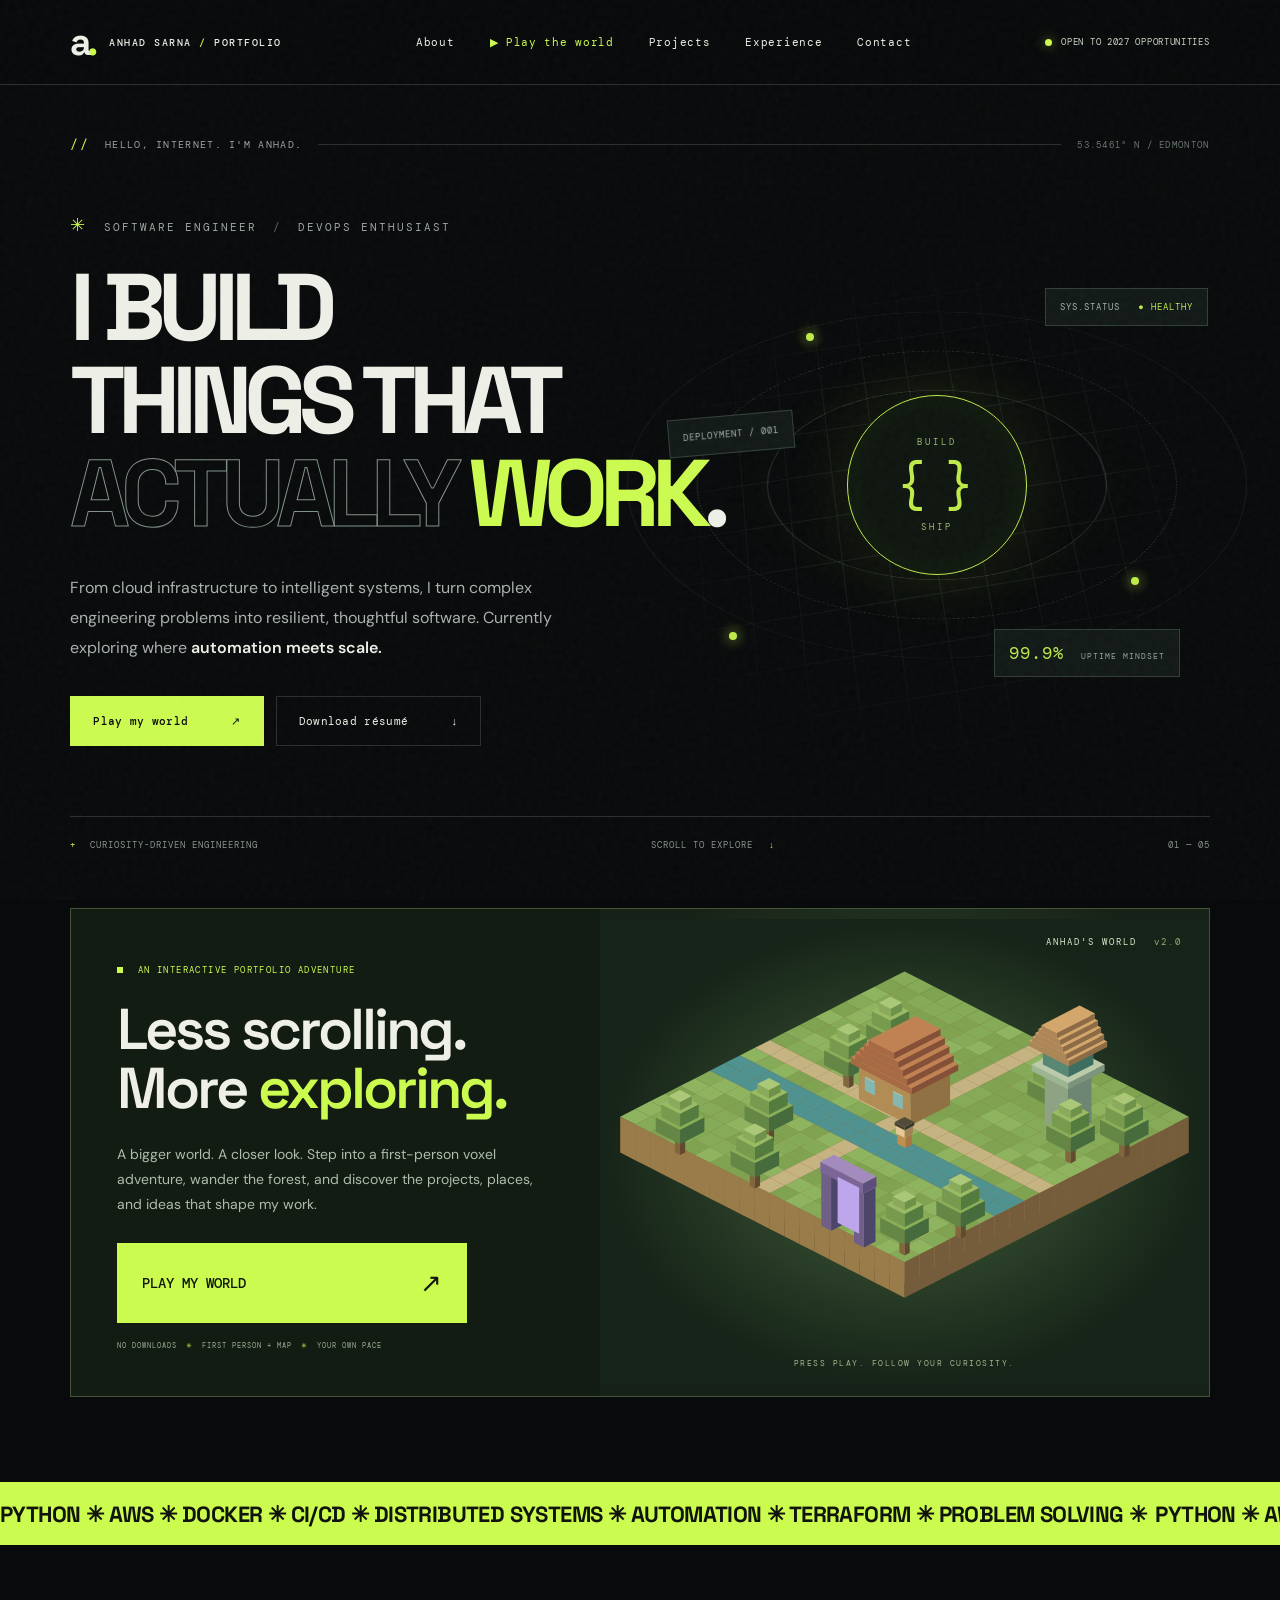
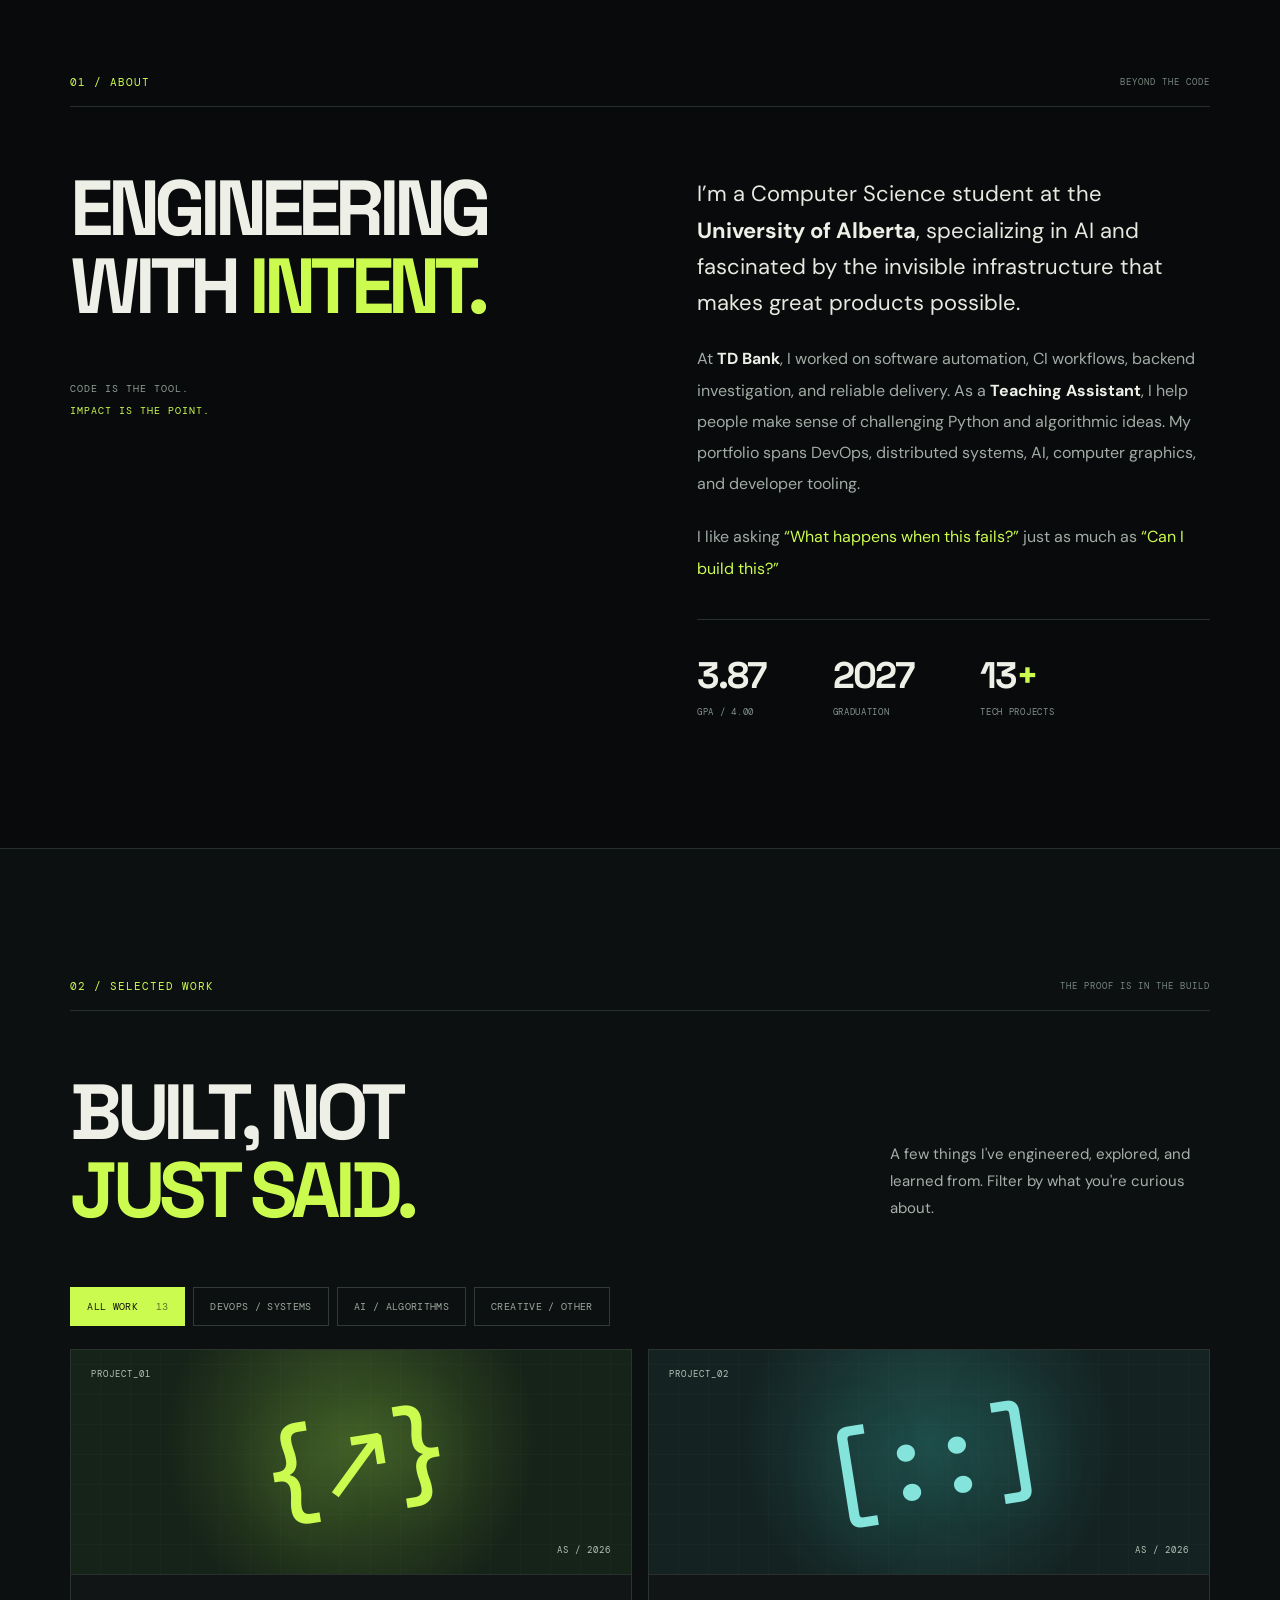
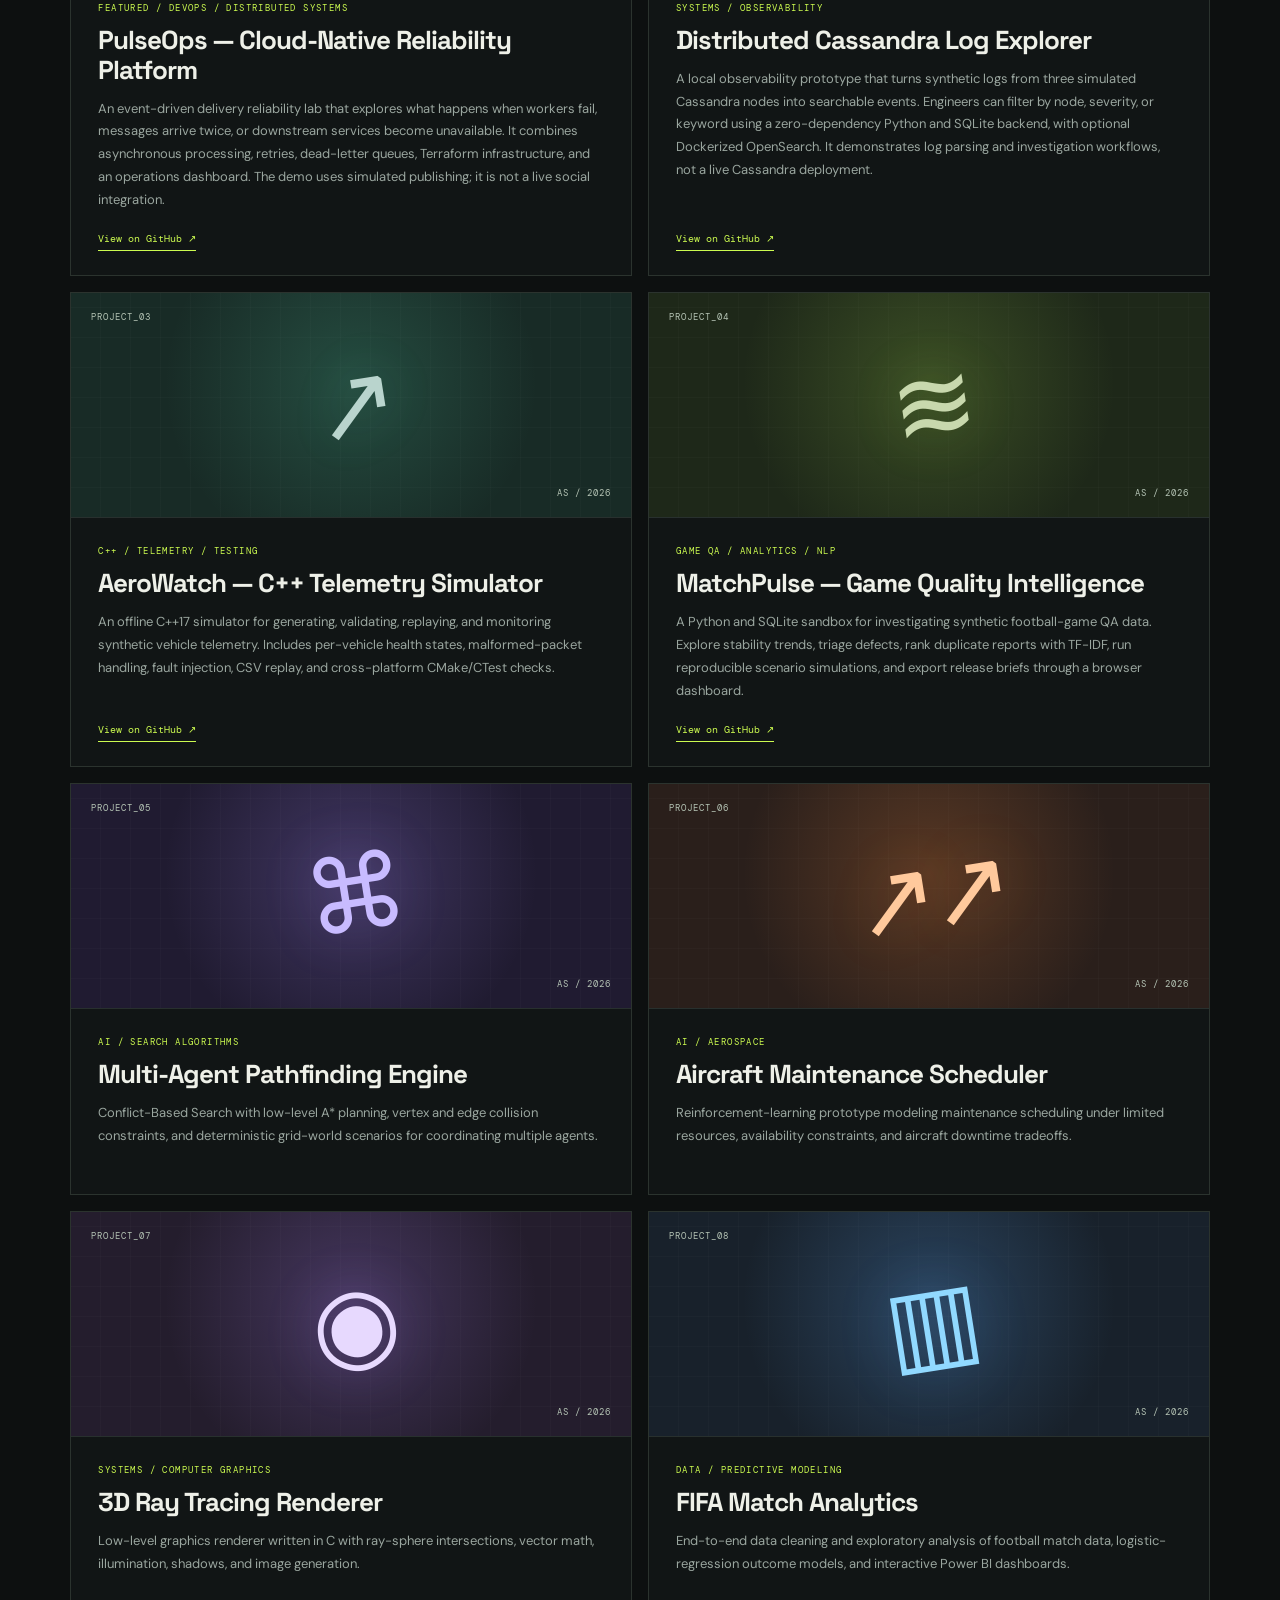
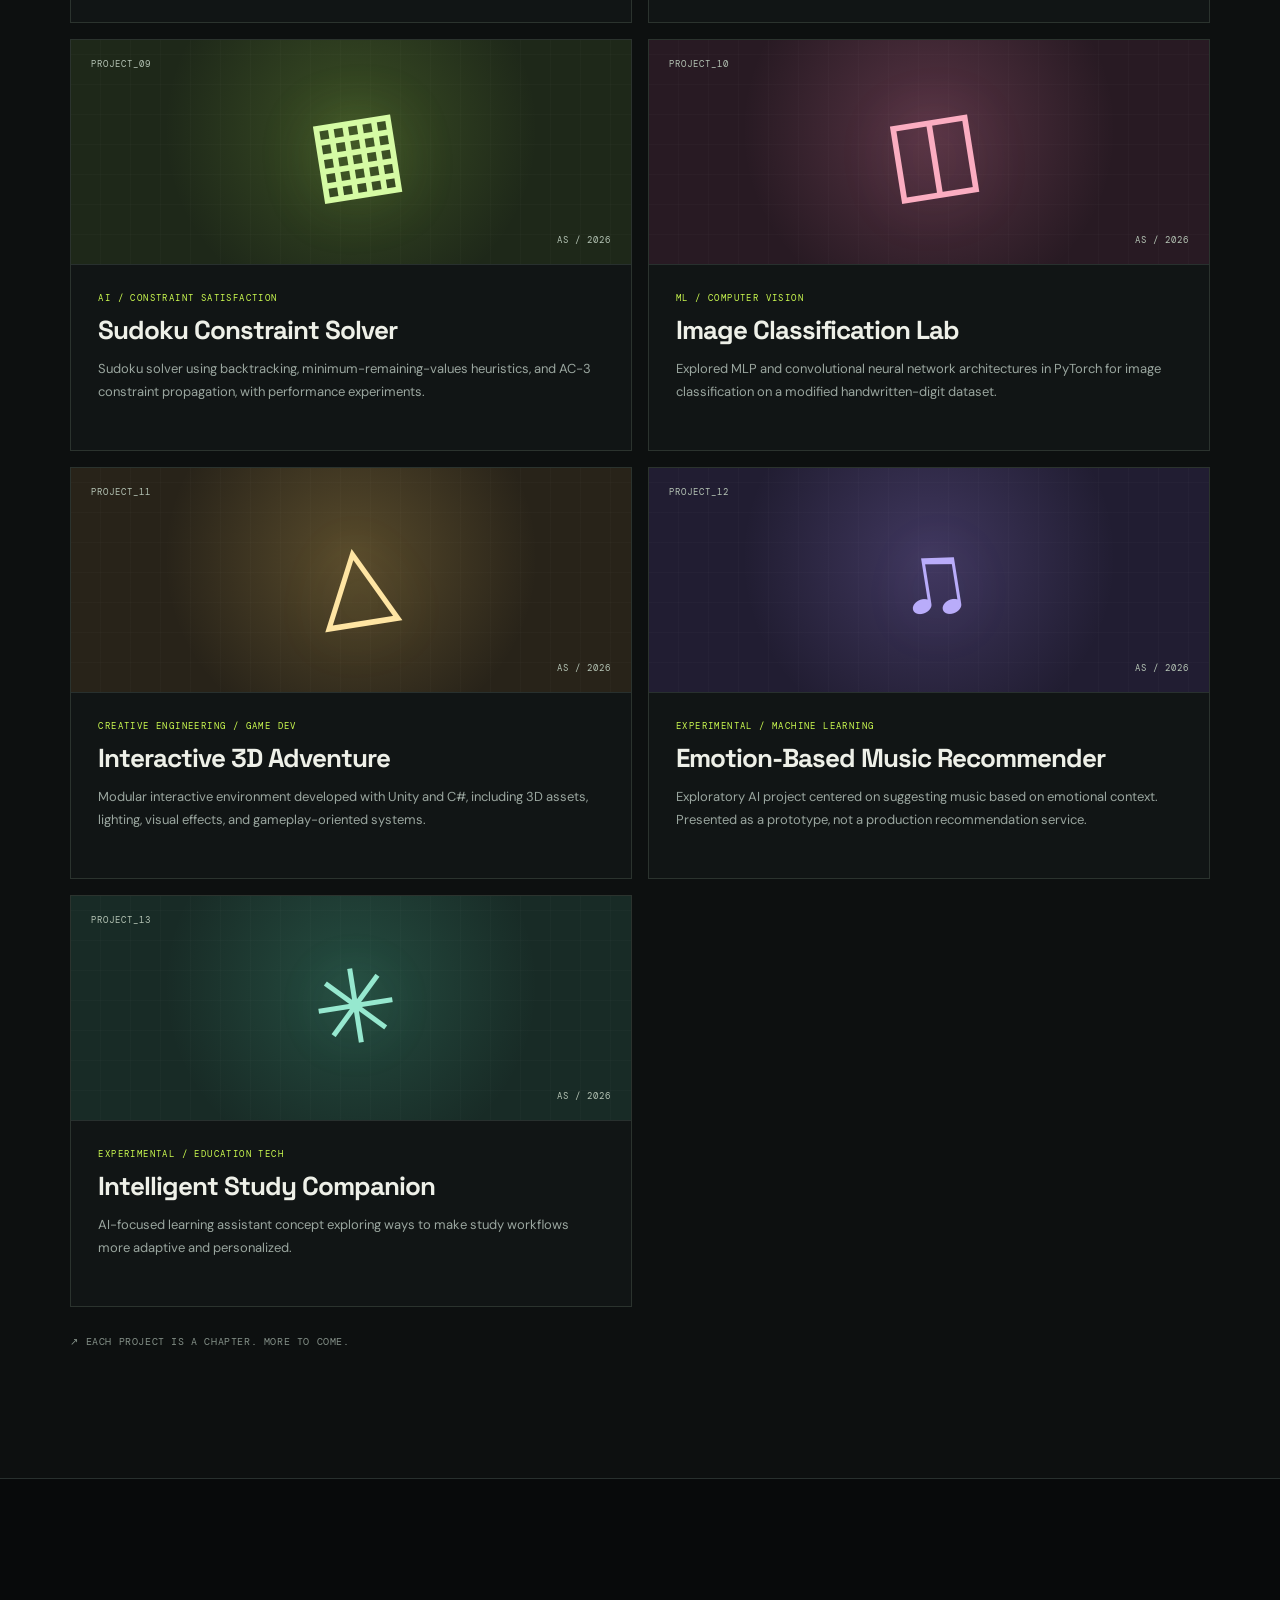
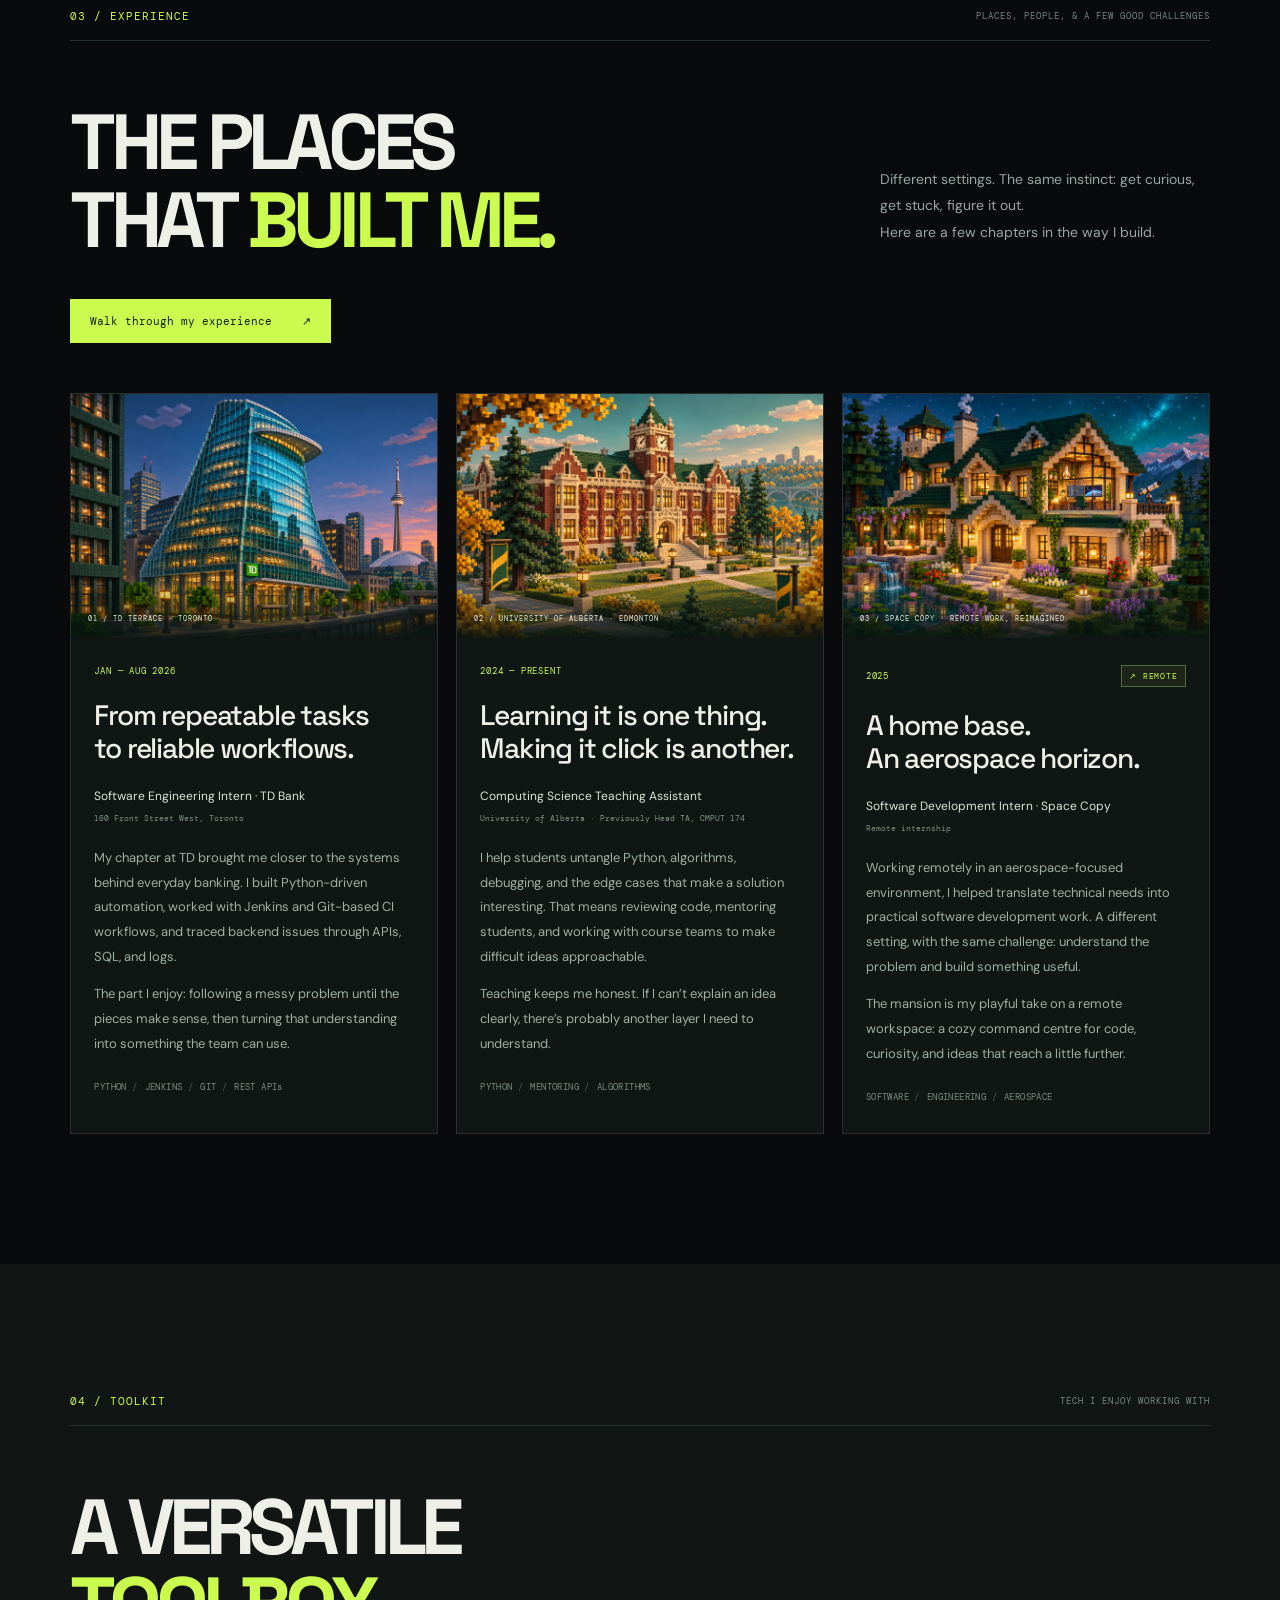
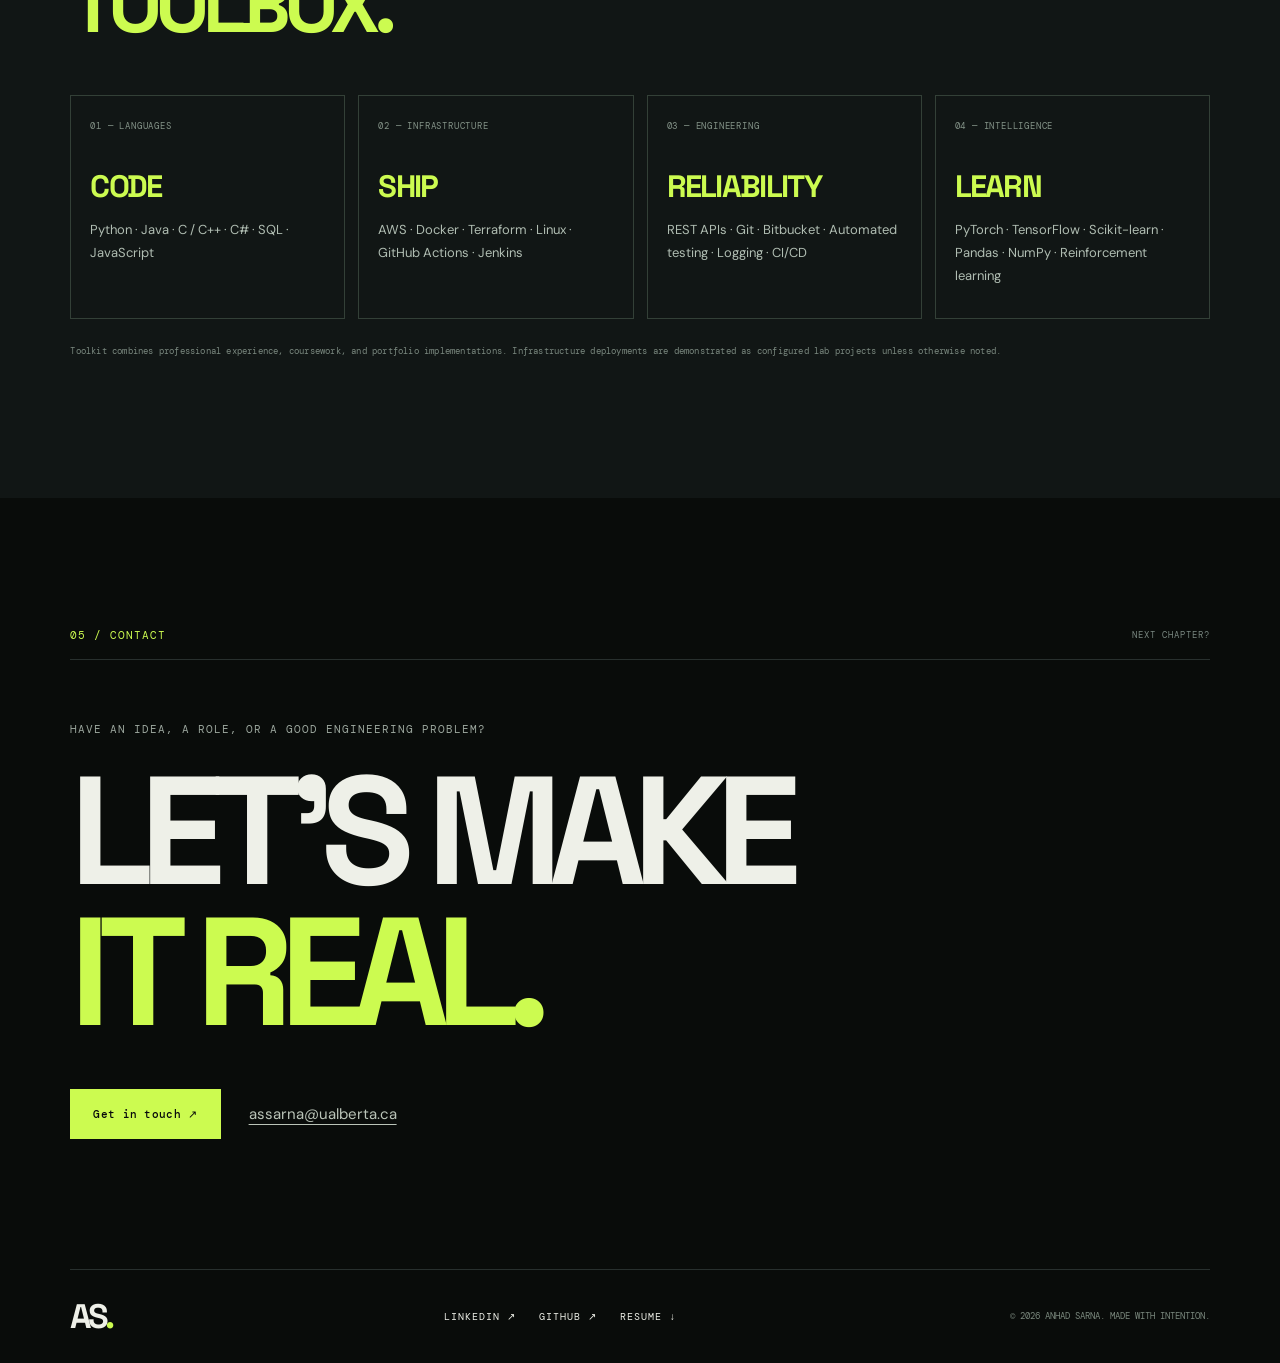
==== commit 223ed537: "Extend autoplay into project workshop and refine airport and furniture interactions" ====
--- a/classic/index.html
+++ b/classic/index.html
@@ -10,7 +10,7 @@
   <link rel="preconnect" href="https://fonts.gstatic.com" crossorigin />
   <link href="https://fonts.googleapis.com/css2?family=DM+Mono:wght@400;500&family=DM+Sans:wght@400;500;600;700&family=Space+Grotesk:wght@400;500;600;700&display=swap" rel="stylesheet" />
   <link rel="stylesheet" href="styles.css?v=voxel7" />
-  <script src="../projects-data.js?v=19" defer></script><script src="script.js?v=19" defer></script>
+  <script src="../projects-data.js?v=20" defer></script><script src="script.js?v=20" defer></script>
 </head>
 <body>
   <div class="cursor-glow" aria-hidden="true"></div>
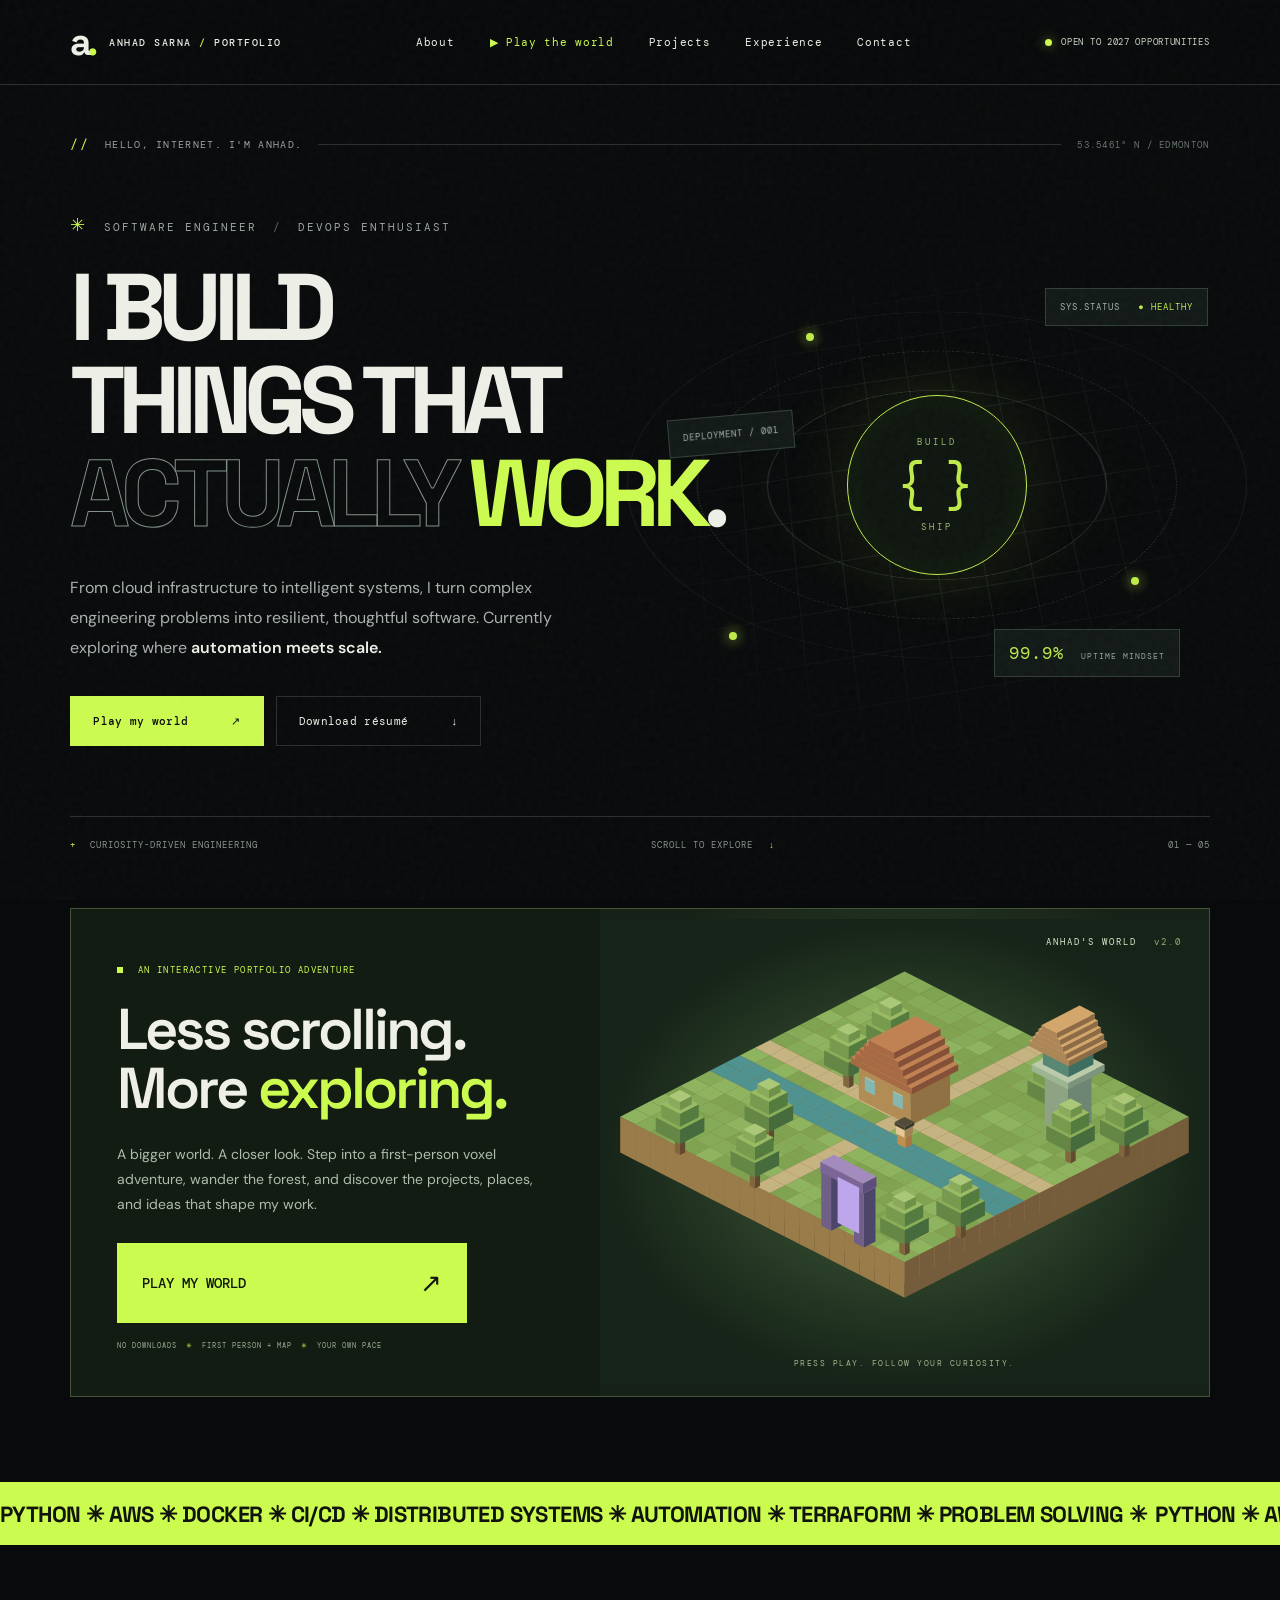
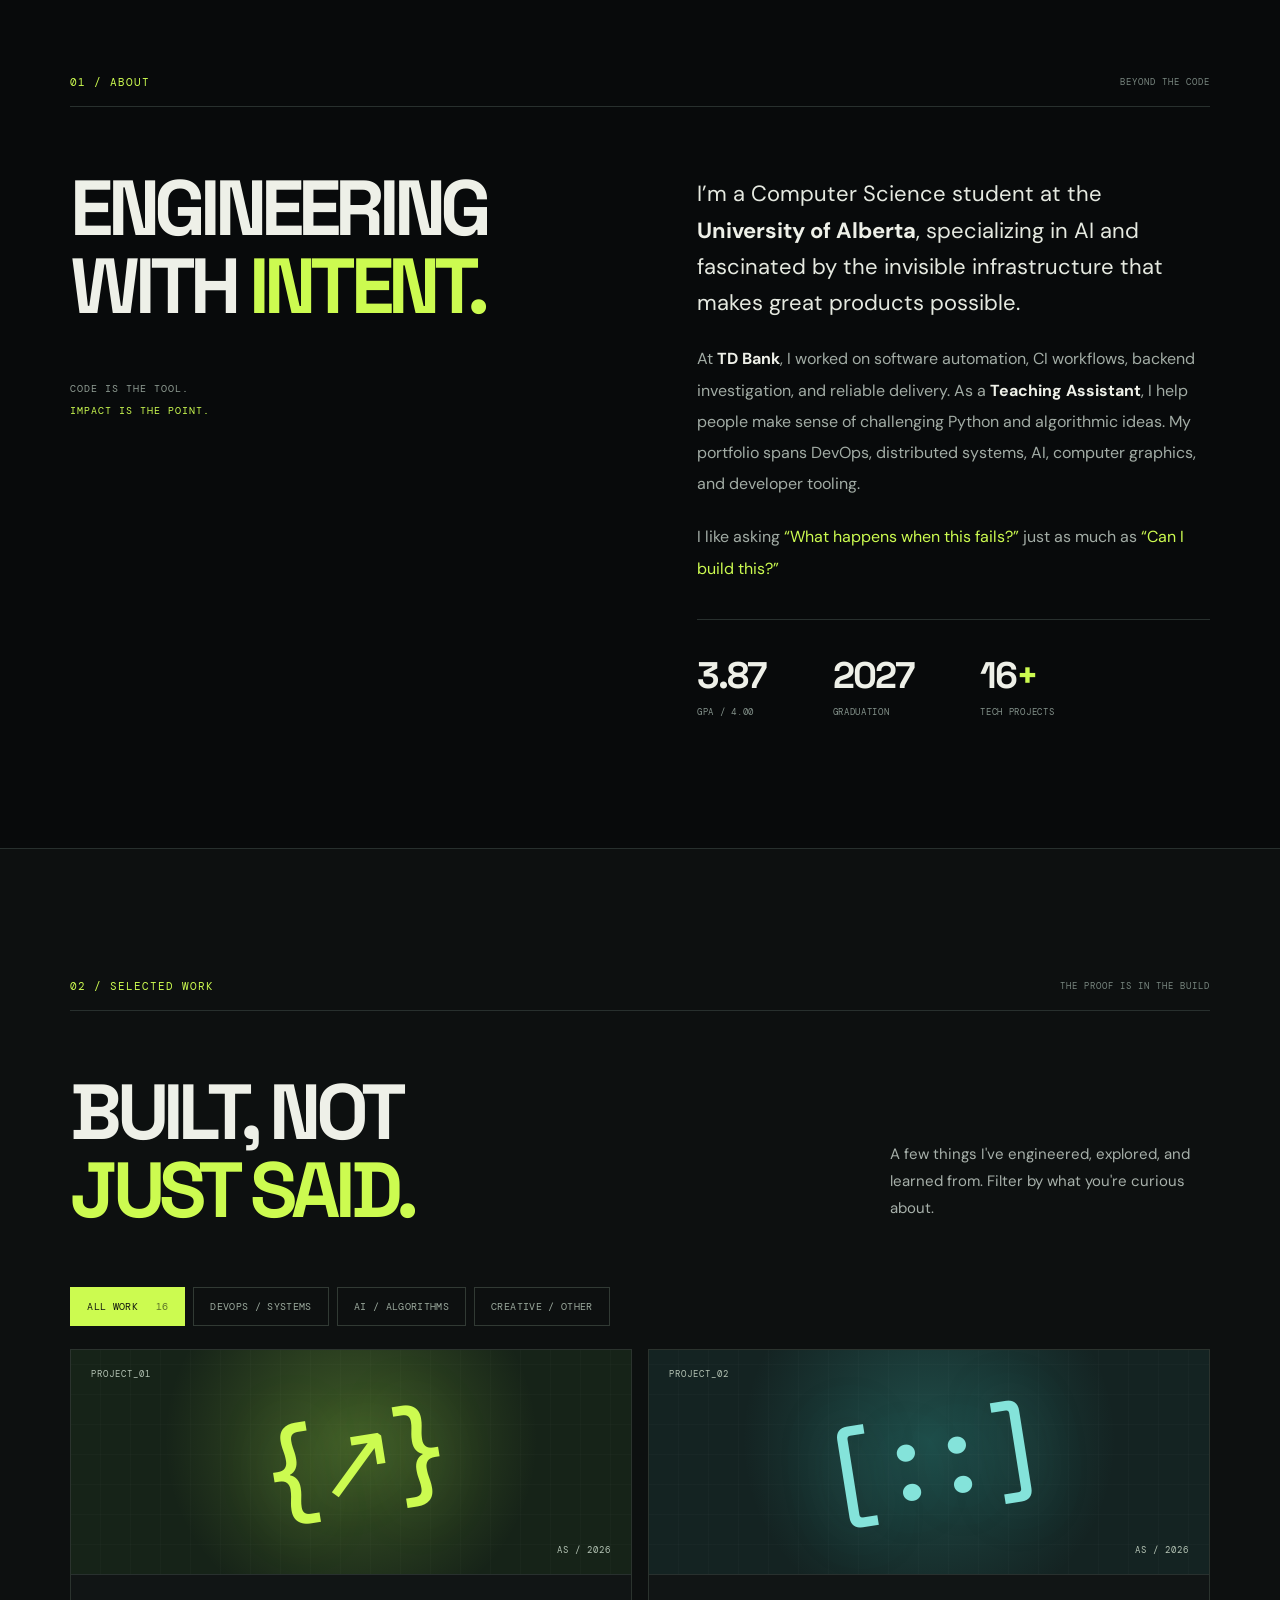
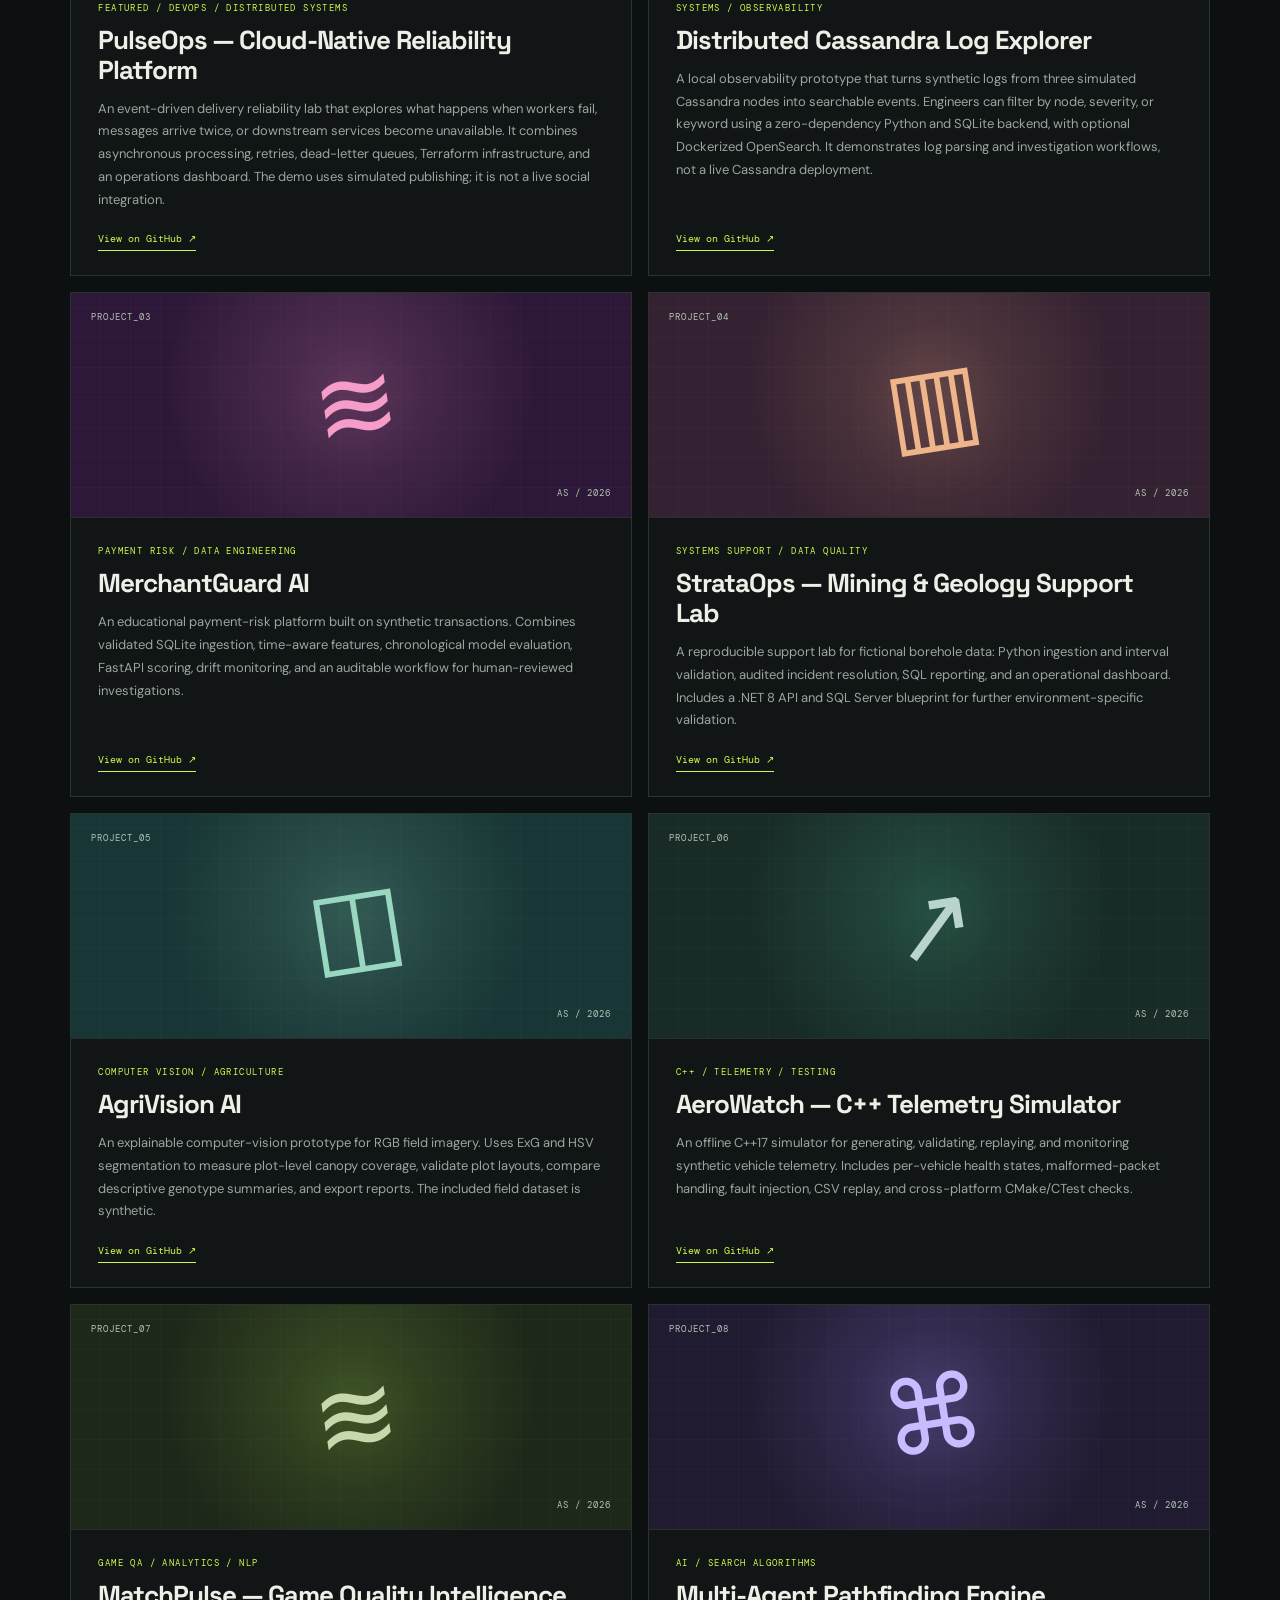
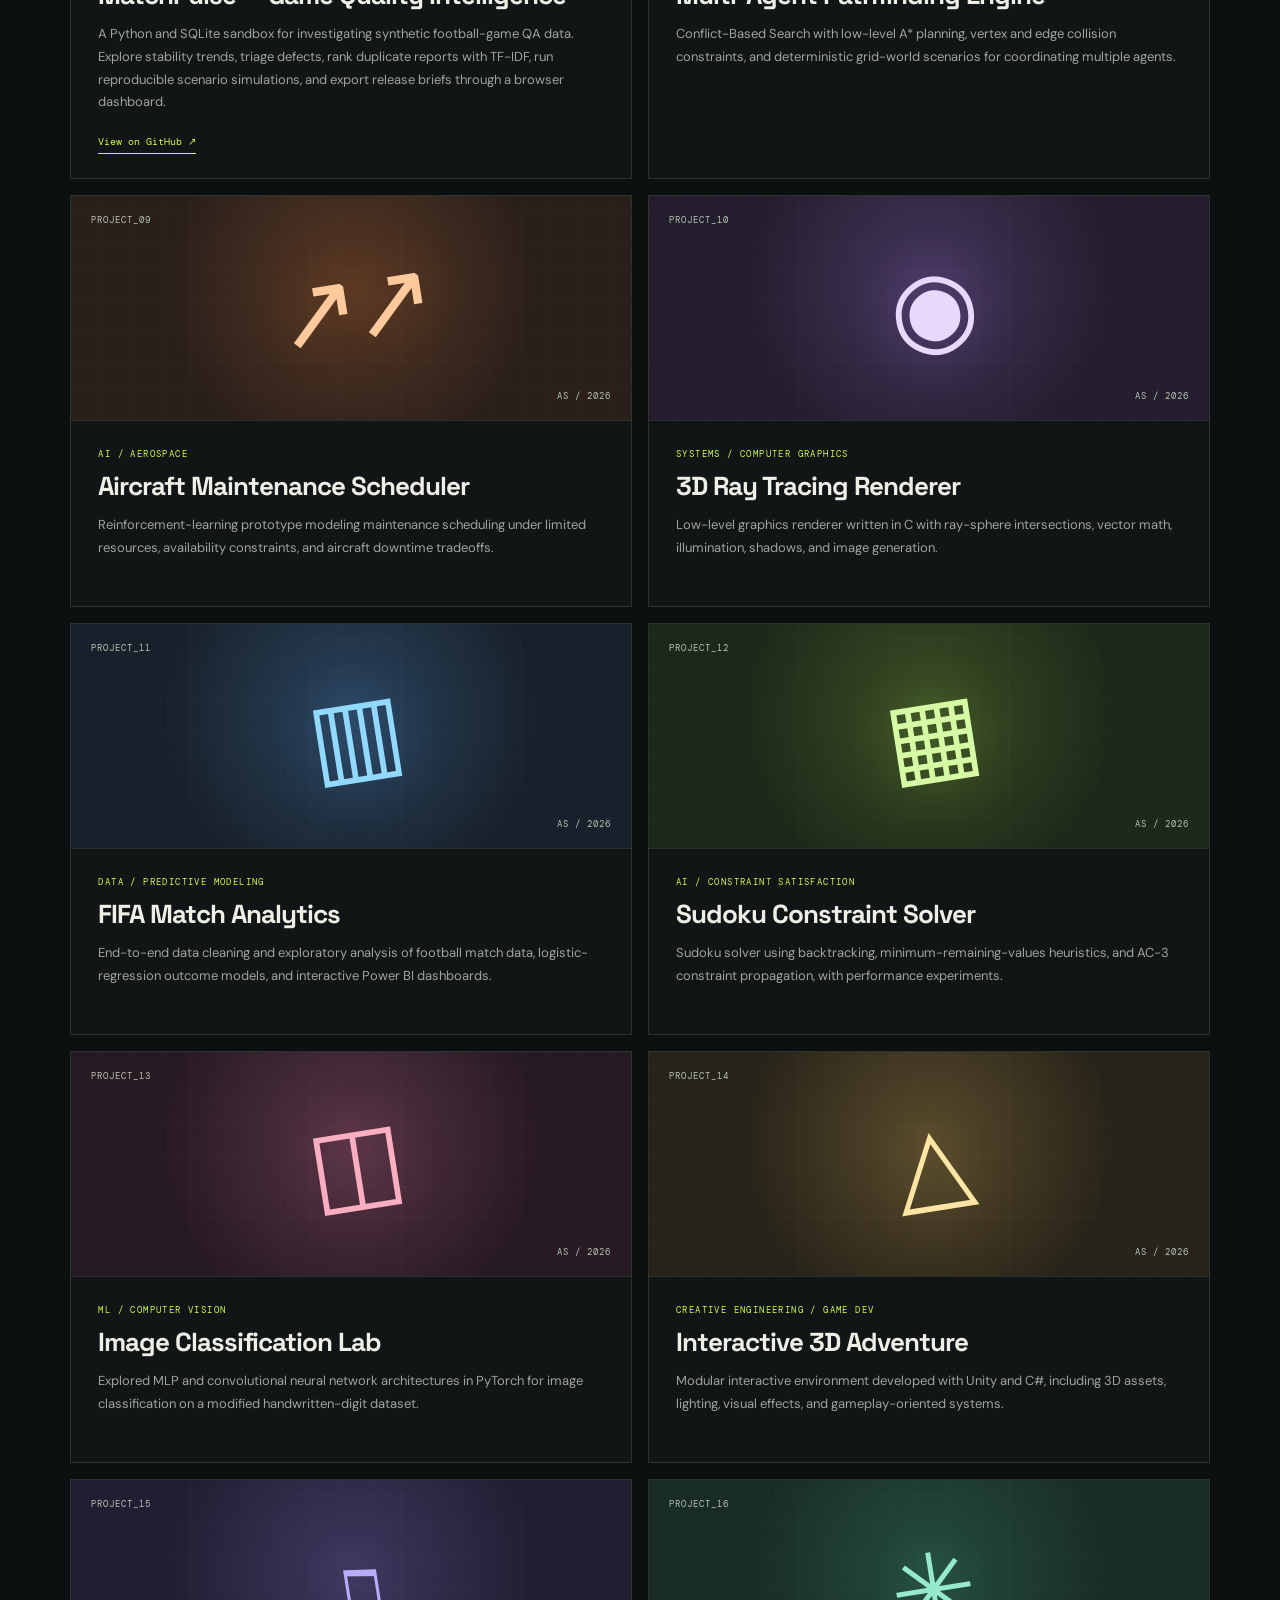
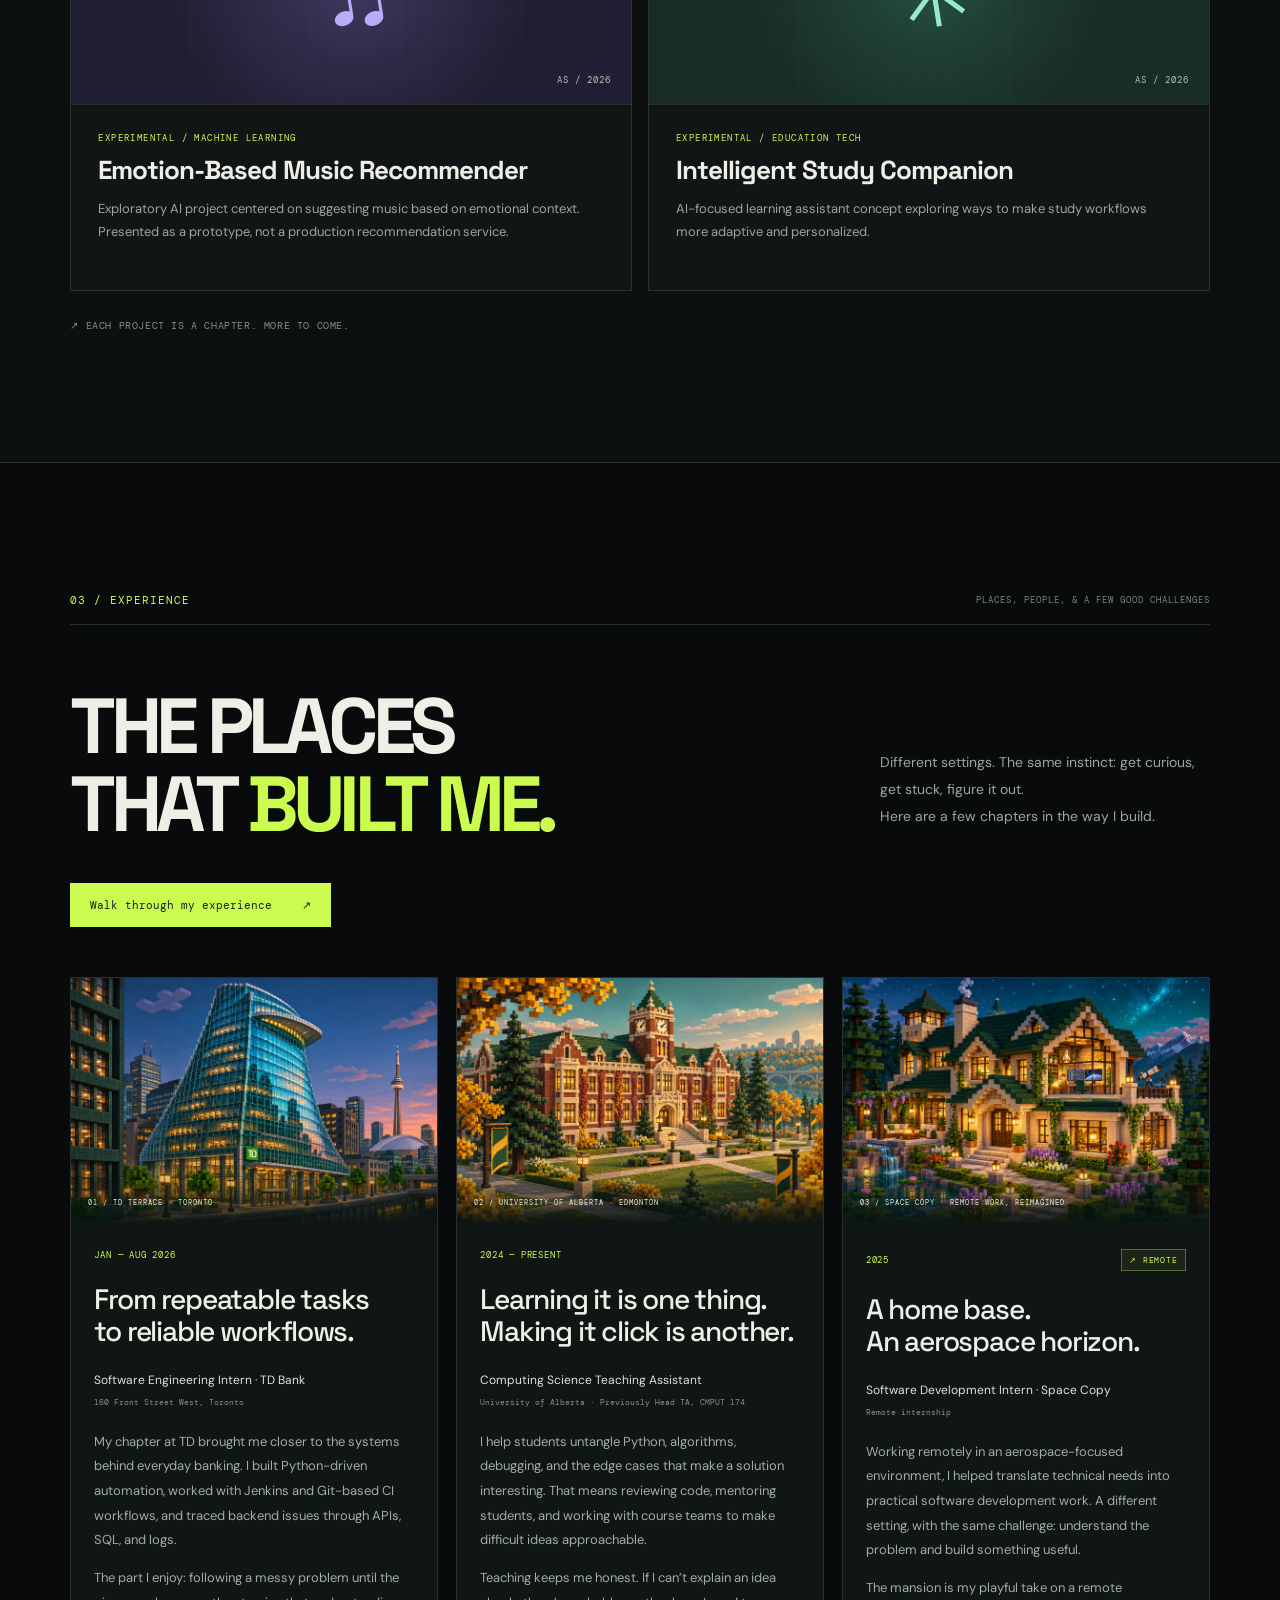
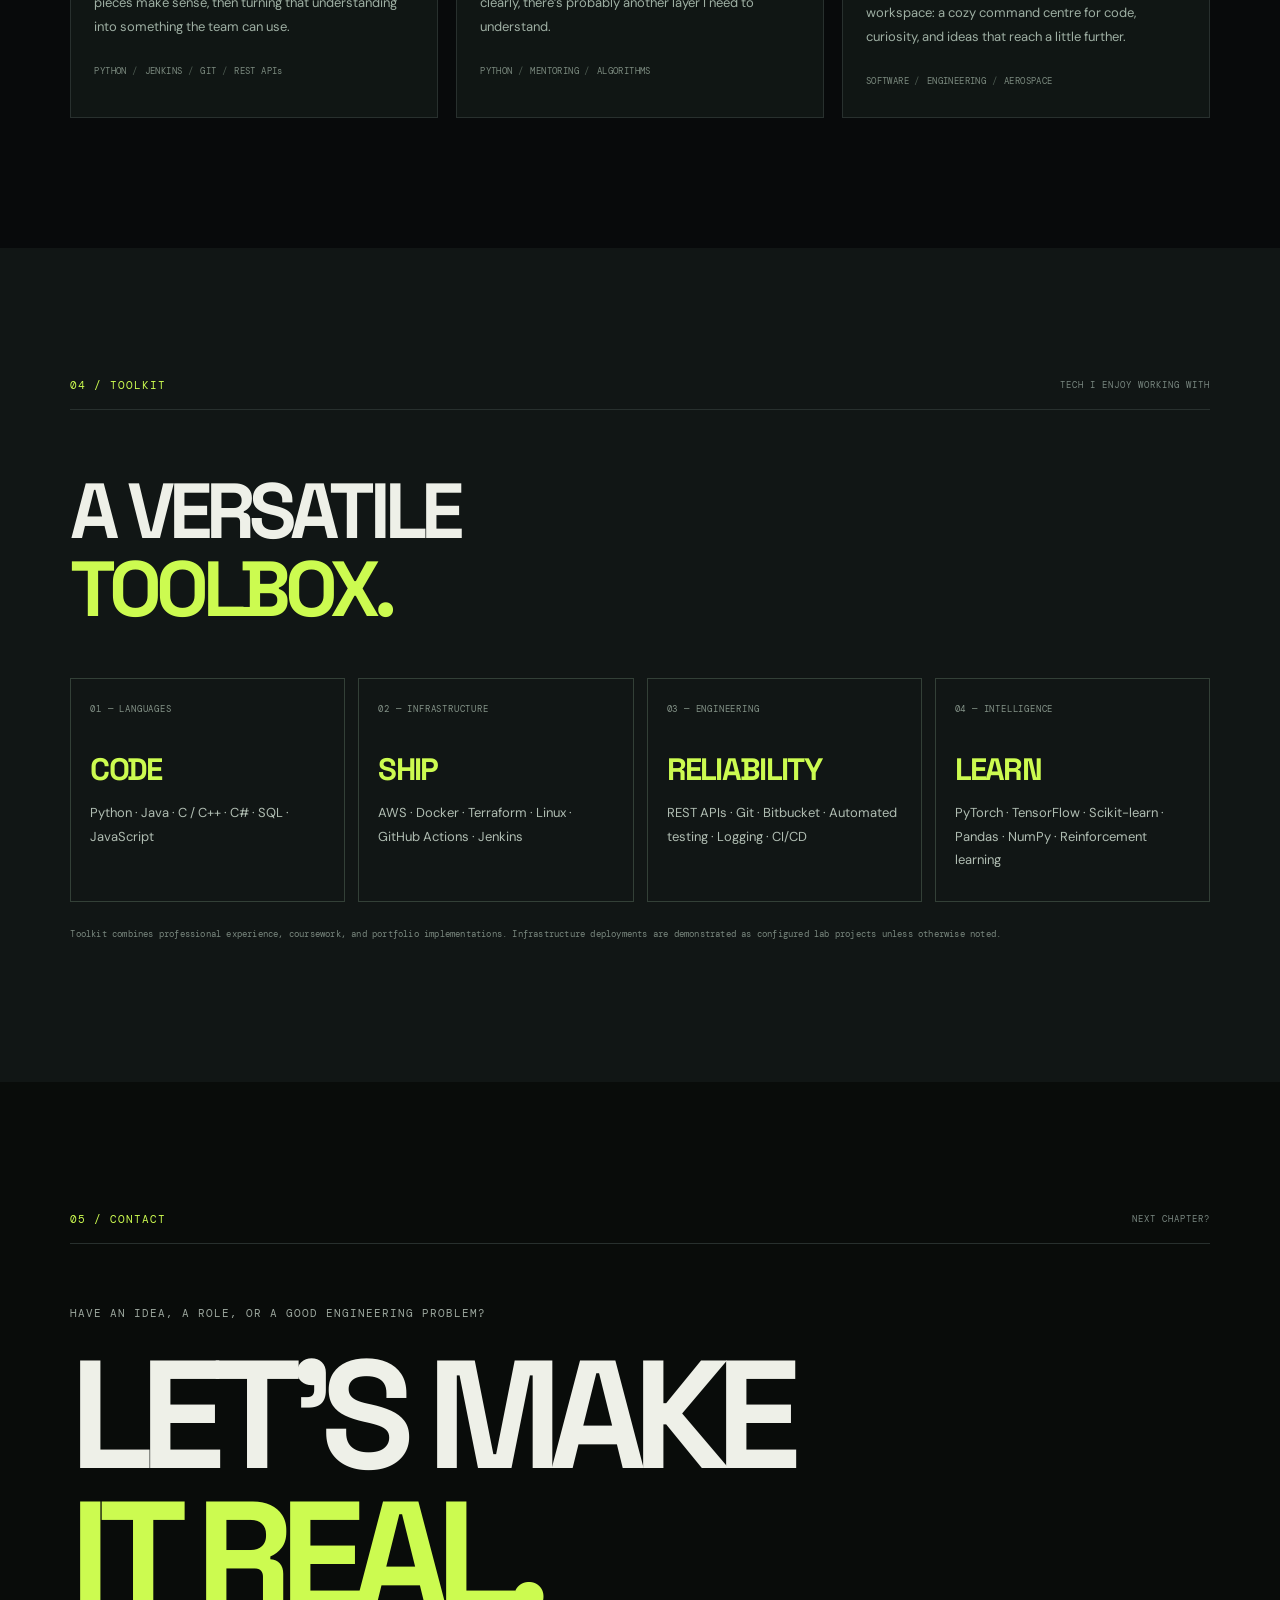
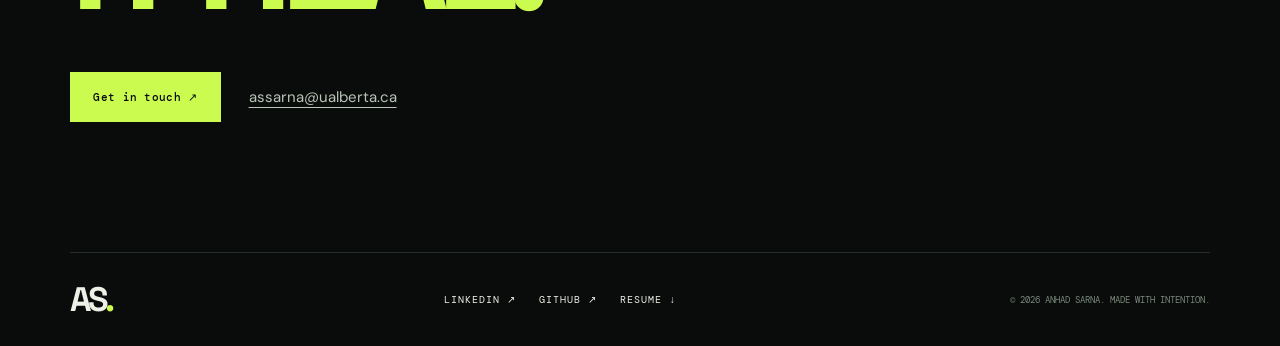
==== commit bd41ff15: "Create cinematic sunset homepage and add three new GitHub projects" ====
--- a/classic/index.html
+++ b/classic/index.html
@@ -10,7 +10,7 @@
   <link rel="preconnect" href="https://fonts.gstatic.com" crossorigin />
   <link href="https://fonts.googleapis.com/css2?family=DM+Mono:wght@400;500&family=DM+Sans:wght@400;500;600;700&family=Space+Grotesk:wght@400;500;600;700&display=swap" rel="stylesheet" />
   <link rel="stylesheet" href="styles.css?v=voxel7" />
-  <script src="../projects-data.js?v=20" defer></script><script src="script.js?v=20" defer></script>
+  <script src="../projects-data.js?v=21" defer></script><script src="script.js?v=21" defer></script>
 </head>
 <body>
   <div class="cursor-glow" aria-hidden="true"></div>
@@ -28,8 +28,8 @@
       <div class="hero-foot"><span><span class="small-plus">+</span> CURIOSITY-DRIVEN ENGINEERING</span><a href="#about">SCROLL TO EXPLORE <span>↓</span></a><span class="hero-index">01 — 05</span></div>
     </section>
     <section class="play-feature wrap" aria-labelledby="play-title"><a class="play-card" href="../game/"><div class="play-copy"><p class="play-kicker"><span class="play-status"></span> AN INTERACTIVE PORTFOLIO ADVENTURE</p><h2 id="play-title">Less scrolling.<br>More <em>exploring.</em></h2><p>A bigger world. A closer look. Step into a first-person voxel adventure, wander the forest, and discover the projects, places, and ideas that shape my work.</p><span class="play-cta">PLAY MY WORLD <span>↗</span></span><div class="play-facts">NO DOWNLOADS <span>✳</span> FIRST PERSON + MAP <span>✳</span> YOUR OWN PACE</div></div><div class="play-art" aria-hidden="true"><img src="../assets/voxel-world.svg" alt=""><span class="play-art-tag">ANHAD'S WORLD <span>v2.0</span></span><span class="play-art-caption">PRESS PLAY. FOLLOW YOUR CURIOSITY.</span></div></a></section><div class="ticker" aria-hidden="true"><div class="ticker-track"><span>PYTHON ✳ AWS ✳ DOCKER ✳ CI/CD ✳ DISTRIBUTED SYSTEMS ✳ AUTOMATION ✳ TERRAFORM ✳ PROBLEM SOLVING ✳ </span><span>PYTHON ✳ AWS ✳ DOCKER ✳ CI/CD ✳ DISTRIBUTED SYSTEMS ✳ AUTOMATION ✳ TERRAFORM ✳ PROBLEM SOLVING ✳ </span></div></div>
-    <section class="section about wrap" id="about"><div class="section-heading"><span class="section-number">01 / ABOUT</span><span class="section-side">BEYOND THE CODE</span></div><div class="about-grid"><div><h2 class="section-title">ENGINEERING<br/>WITH <span class="accent-text">INTENT.</span></h2><div class="about-highlight">CODE IS THE TOOL.<br/><span>IMPACT IS THE POINT.</span></div></div><div class="about-right"><p class="about-lead">I’m a Computer Science student at the <strong>University of Alberta</strong>, specializing in AI and fascinated by the invisible infrastructure that makes great products possible.</p><p>At <strong>TD Bank</strong>, I worked on software automation, CI workflows, backend investigation, and reliable delivery. As a <strong>Teaching Assistant</strong>, I help people make sense of challenging Python and algorithmic ideas. My portfolio spans DevOps, distributed systems, AI, computer graphics, and developer tooling.</p><p>I like asking <em>“What happens when this fails?”</em> just as much as <em>“Can I build this?”</em></p><div class="about-stats"><div><span class="stat-num">3.87</span><span class="stat-name">GPA / 4.00</span></div><div><span class="stat-num">2027</span><span class="stat-name">GRADUATION</span></div><div><span class="stat-num">13<span class="accent-text">+</span></span><span class="stat-name">TECH PROJECTS</span></div></div></div></div></section>
-    <section class="section projects-section" id="work"><div class="wrap"><div class="section-heading"><span class="section-number">02 / SELECTED WORK</span><span class="section-side">THE PROOF IS IN THE BUILD</span></div><div class="projects-head"><h2 class="section-title">BUILT, NOT<br/><span class="accent-text">JUST SAID.</span></h2><p>A few things I've engineered, explored, and learned from. Filter by what you're curious about.</p></div><div class="filters" role="group" aria-label="Filter projects"><button class="filter active" data-filter="all" aria-pressed="true">ALL WORK <span>13</span></button><button class="filter" data-filter="devops" aria-pressed="false">DEVOPS / SYSTEMS</button><button class="filter" data-filter="ai" aria-pressed="false">AI / ALGORITHMS</button><button class="filter" data-filter="creative" aria-pressed="false">CREATIVE / OTHER</button></div><div class="projects-grid" id="projects-grid"></div><div class="projects-footer"><span>↗ EACH PROJECT IS A CHAPTER. MORE TO COME.</span></div></div></section>
+    <section class="section about wrap" id="about"><div class="section-heading"><span class="section-number">01 / ABOUT</span><span class="section-side">BEYOND THE CODE</span></div><div class="about-grid"><div><h2 class="section-title">ENGINEERING<br/>WITH <span class="accent-text">INTENT.</span></h2><div class="about-highlight">CODE IS THE TOOL.<br/><span>IMPACT IS THE POINT.</span></div></div><div class="about-right"><p class="about-lead">I’m a Computer Science student at the <strong>University of Alberta</strong>, specializing in AI and fascinated by the invisible infrastructure that makes great products possible.</p><p>At <strong>TD Bank</strong>, I worked on software automation, CI workflows, backend investigation, and reliable delivery. As a <strong>Teaching Assistant</strong>, I help people make sense of challenging Python and algorithmic ideas. My portfolio spans DevOps, distributed systems, AI, computer graphics, and developer tooling.</p><p>I like asking <em>“What happens when this fails?”</em> just as much as <em>“Can I build this?”</em></p><div class="about-stats"><div><span class="stat-num">3.87</span><span class="stat-name">GPA / 4.00</span></div><div><span class="stat-num">2027</span><span class="stat-name">GRADUATION</span></div><div><span class="stat-num">16<span class="accent-text">+</span></span><span class="stat-name">TECH PROJECTS</span></div></div></div></div></section>
+    <section class="section projects-section" id="work"><div class="wrap"><div class="section-heading"><span class="section-number">02 / SELECTED WORK</span><span class="section-side">THE PROOF IS IN THE BUILD</span></div><div class="projects-head"><h2 class="section-title">BUILT, NOT<br/><span class="accent-text">JUST SAID.</span></h2><p>A few things I've engineered, explored, and learned from. Filter by what you're curious about.</p></div><div class="filters" role="group" aria-label="Filter projects"><button class="filter active" data-filter="all" aria-pressed="true">ALL WORK <span>16</span></button><button class="filter" data-filter="devops" aria-pressed="false">DEVOPS / SYSTEMS</button><button class="filter" data-filter="ai" aria-pressed="false">AI / ALGORITHMS</button><button class="filter" data-filter="creative" aria-pressed="false">CREATIVE / OTHER</button></div><div class="projects-grid" id="projects-grid"></div><div class="projects-footer"><span>↗ EACH PROJECT IS A CHAPTER. MORE TO COME.</span></div></div></section>
 <section class="section experience wrap" id="experience"><div class="section-heading"><span class="section-number">03 / EXPERIENCE</span><span class="section-side">PLACES, PEOPLE, & A FEW GOOD CHALLENGES</span></div><div class="experience-intro"><h2 class="section-title">THE PLACES<br/>THAT <span class="accent-text">BUILT ME.</span></h2><p>Different settings. The same instinct: get curious, get stuck, figure it out.<br>Here are a few chapters in the way I build.</p><a class="experience-journey-link" href="../game/?journey=experience">Walk through my experience <span>↗</span></a></div><div class="experience-cards">
 <article class="experience-card"><figure><img src="../assets/td-terrace.jpg?v=7" alt="Minecraft-style interpretation of the blue glass TD Terrace tower in Toronto, with warmly lit windows" loading="lazy" decoding="async" width="1536" height="1024"><figcaption>01 / TD TERRACE · TORONTO</figcaption></figure><div class="experience-card-body"><span class="experience-date">JAN — AUG 2026</span><h3>From repeatable tasks<br>to reliable workflows.</h3><span class="experience-role">Software Engineering Intern · TD Bank</span><span class="experience-location">160 Front Street West, Toronto</span><p>My chapter at TD brought me closer to the systems behind everyday banking. I built Python-driven automation, worked with Jenkins and Git-based CI workflows, and traced backend issues through APIs, SQL, and logs.</p><p>The part I enjoy: following a messy problem until the pieces make sense, then turning that understanding into something the team can use.</p><div class="mini-tags"><span>PYTHON</span><span>JENKINS</span><span>GIT</span><span>REST APIs</span></div></div></article>
 <article class="experience-card"><figure><img src="../assets/ualberta-campus.jpg?v=7" alt="Minecraft-style interpretation of a historic University of Alberta campus building with a clock tower, autumn trees, and green and gold banners" loading="lazy" decoding="async" width="1536" height="1024"><figcaption>02 / UNIVERSITY OF ALBERTA · EDMONTON</figcaption></figure><div class="experience-card-body"><span class="experience-date">2024 — PRESENT</span><h3>Learning it is one thing.<br>Making it click is another.</h3><span class="experience-role">Computing Science Teaching Assistant</span><span class="experience-location">University of Alberta · Previously Head TA, CMPUT 174</span><p>I help students untangle Python, algorithms, debugging, and the edge cases that make a solution interesting. That means reviewing code, mentoring students, and working with course teams to make difficult ideas approachable.</p><p>Teaching keeps me honest. If I can’t explain an idea clearly, there’s probably another layer I need to understand.</p><div class="mini-tags"><span>PYTHON</span><span>MENTORING</span><span>ALGORITHMS</span></div></div></article>
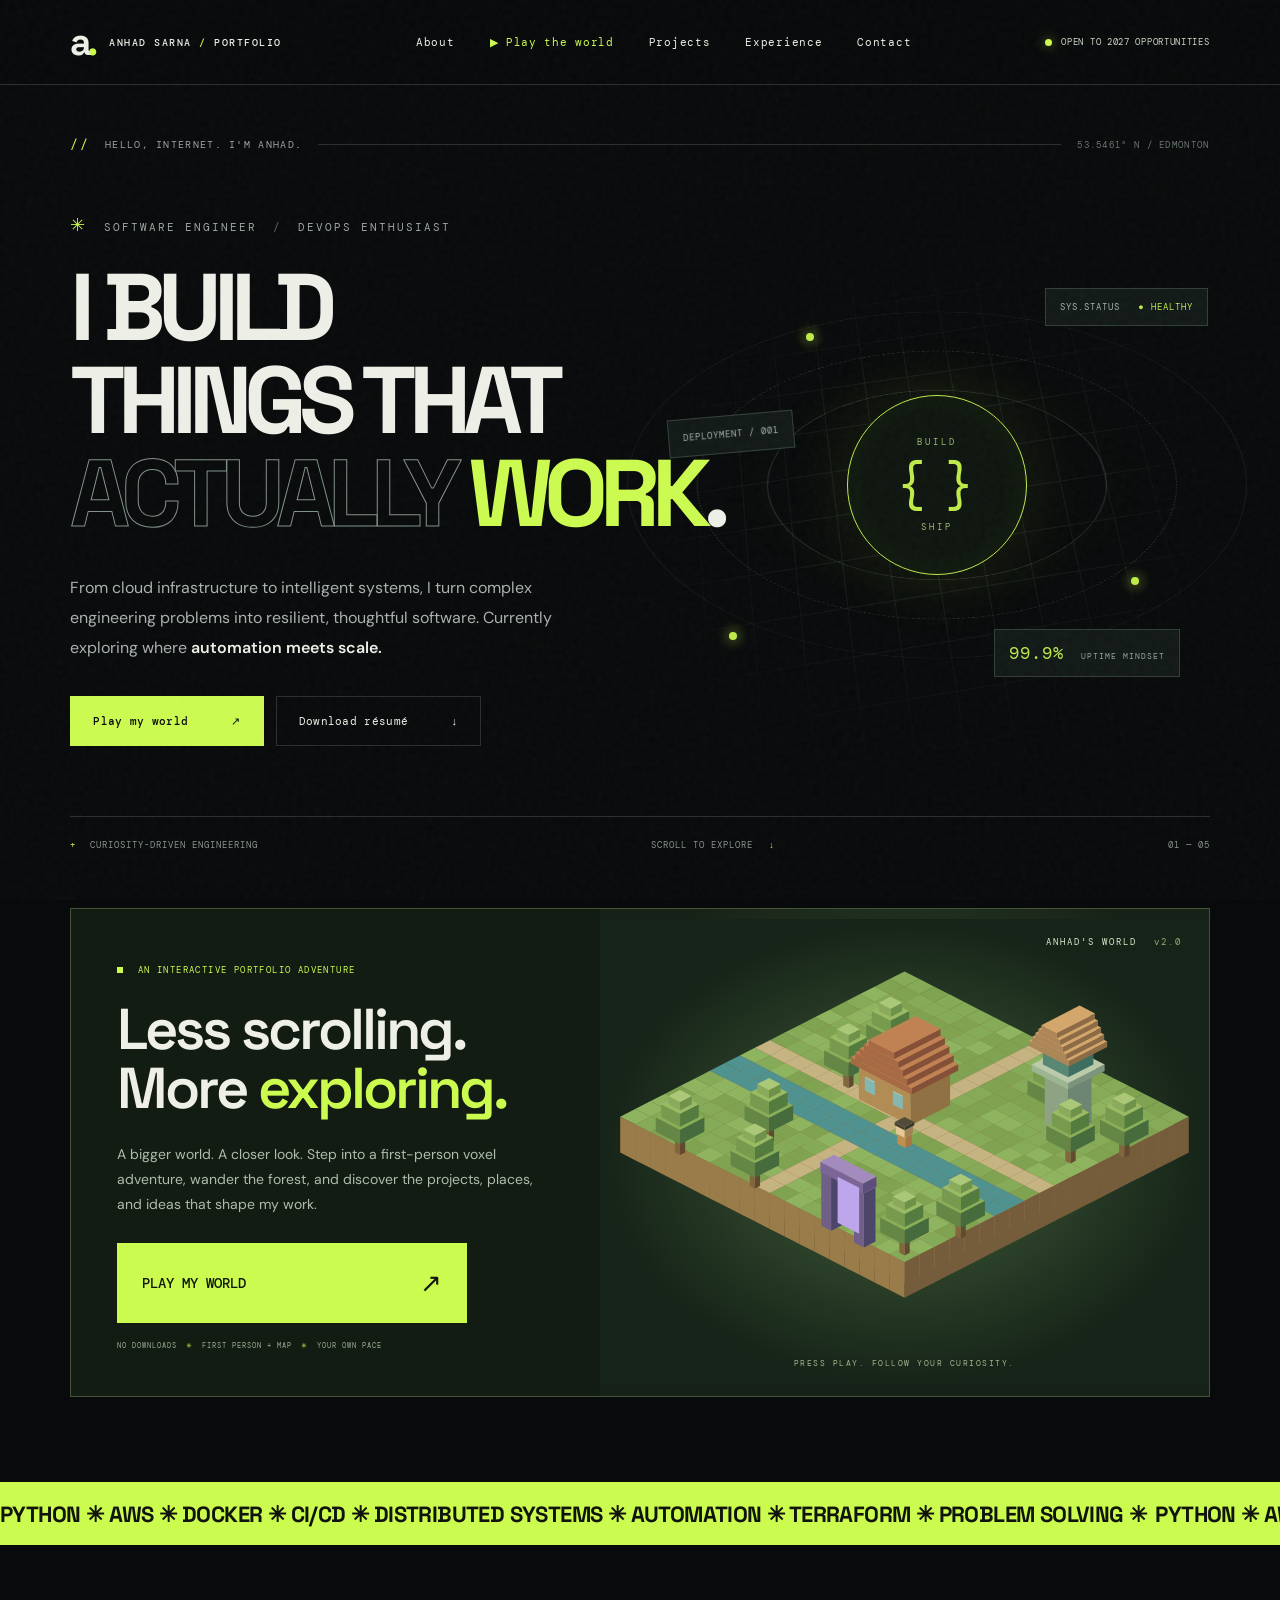
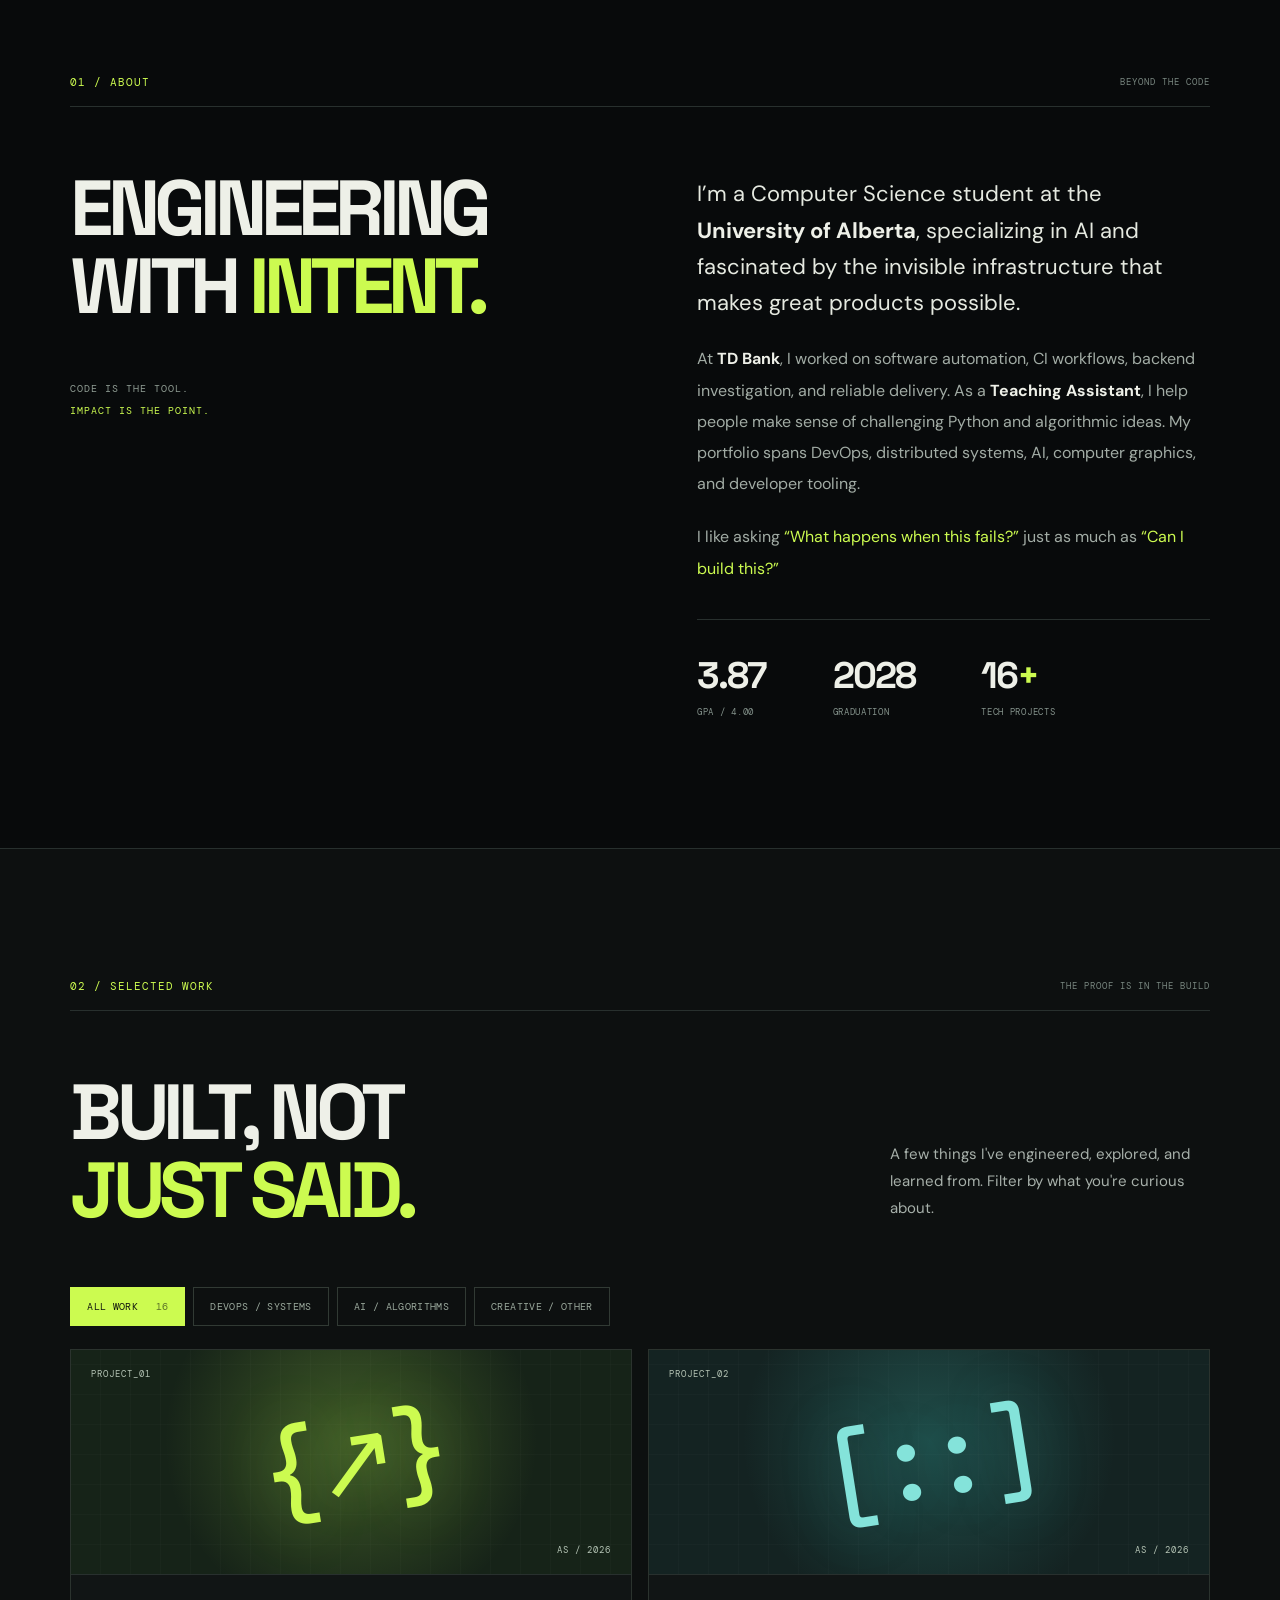
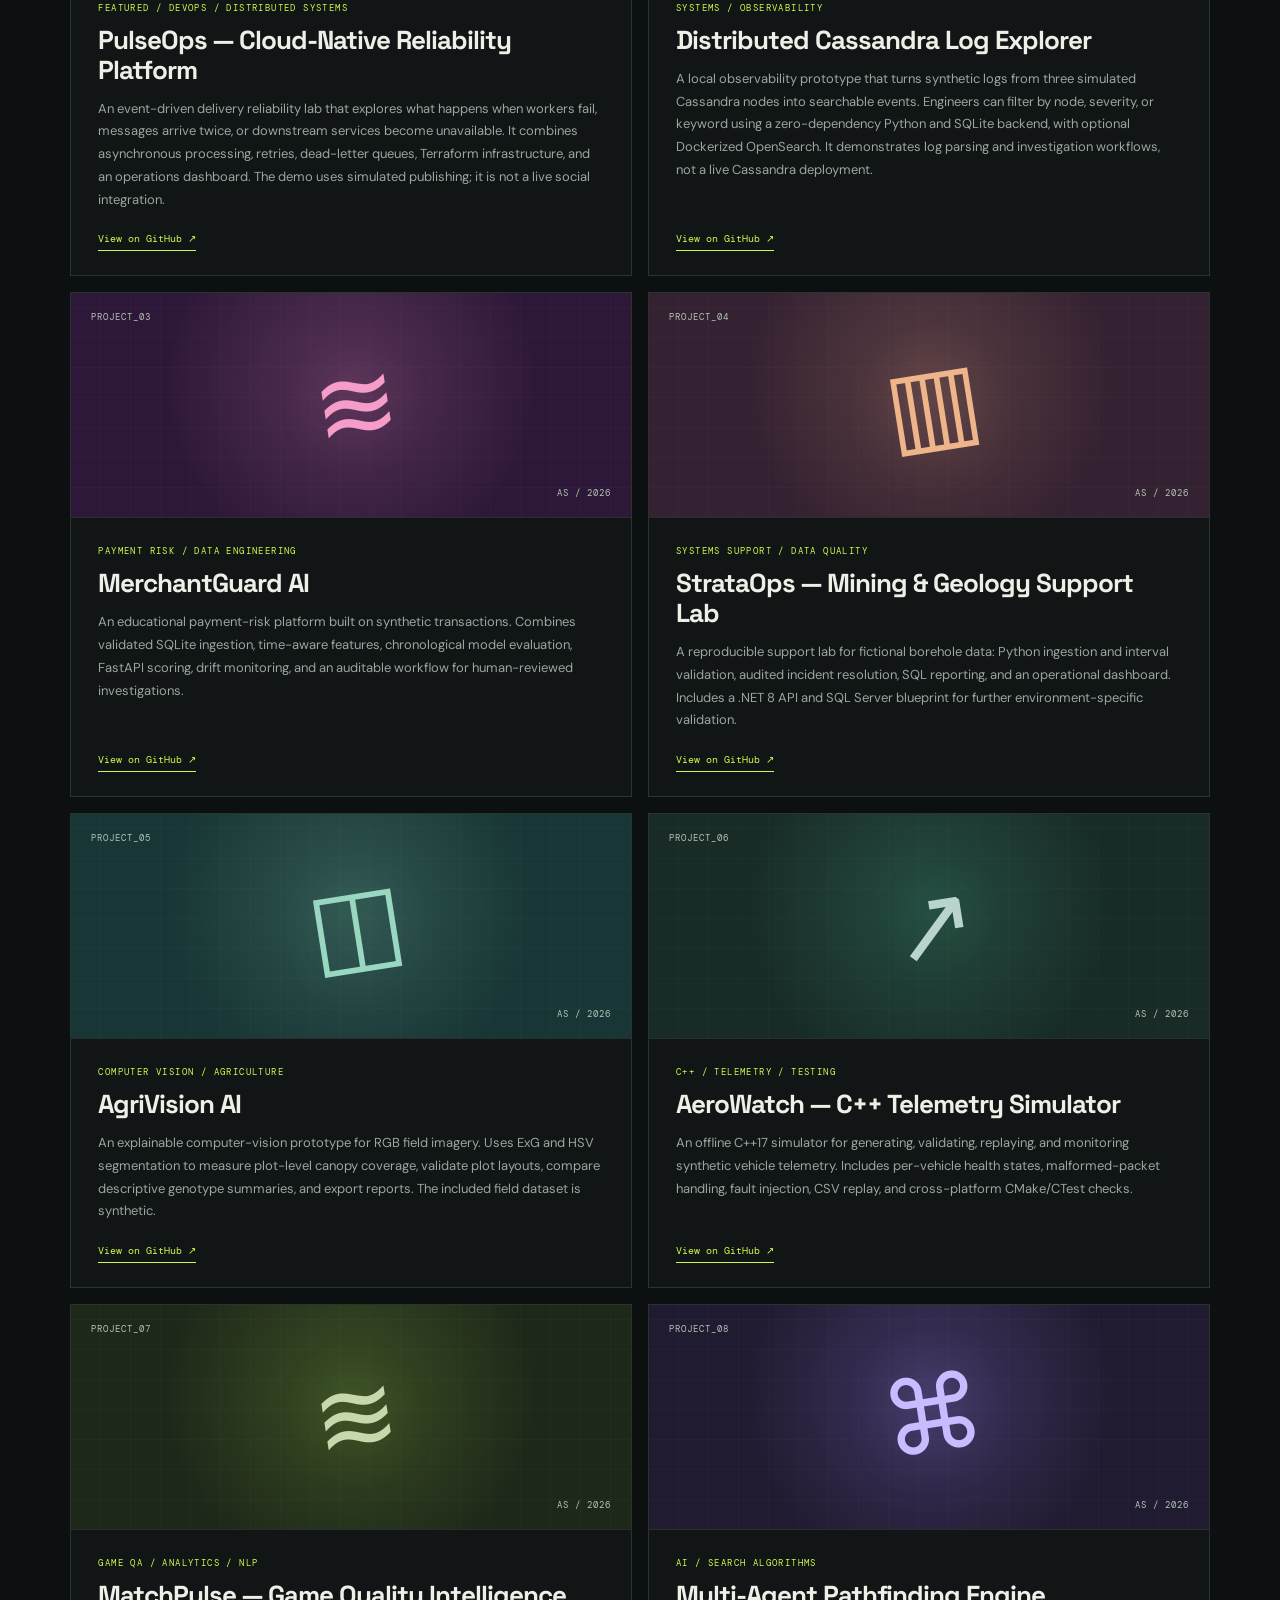
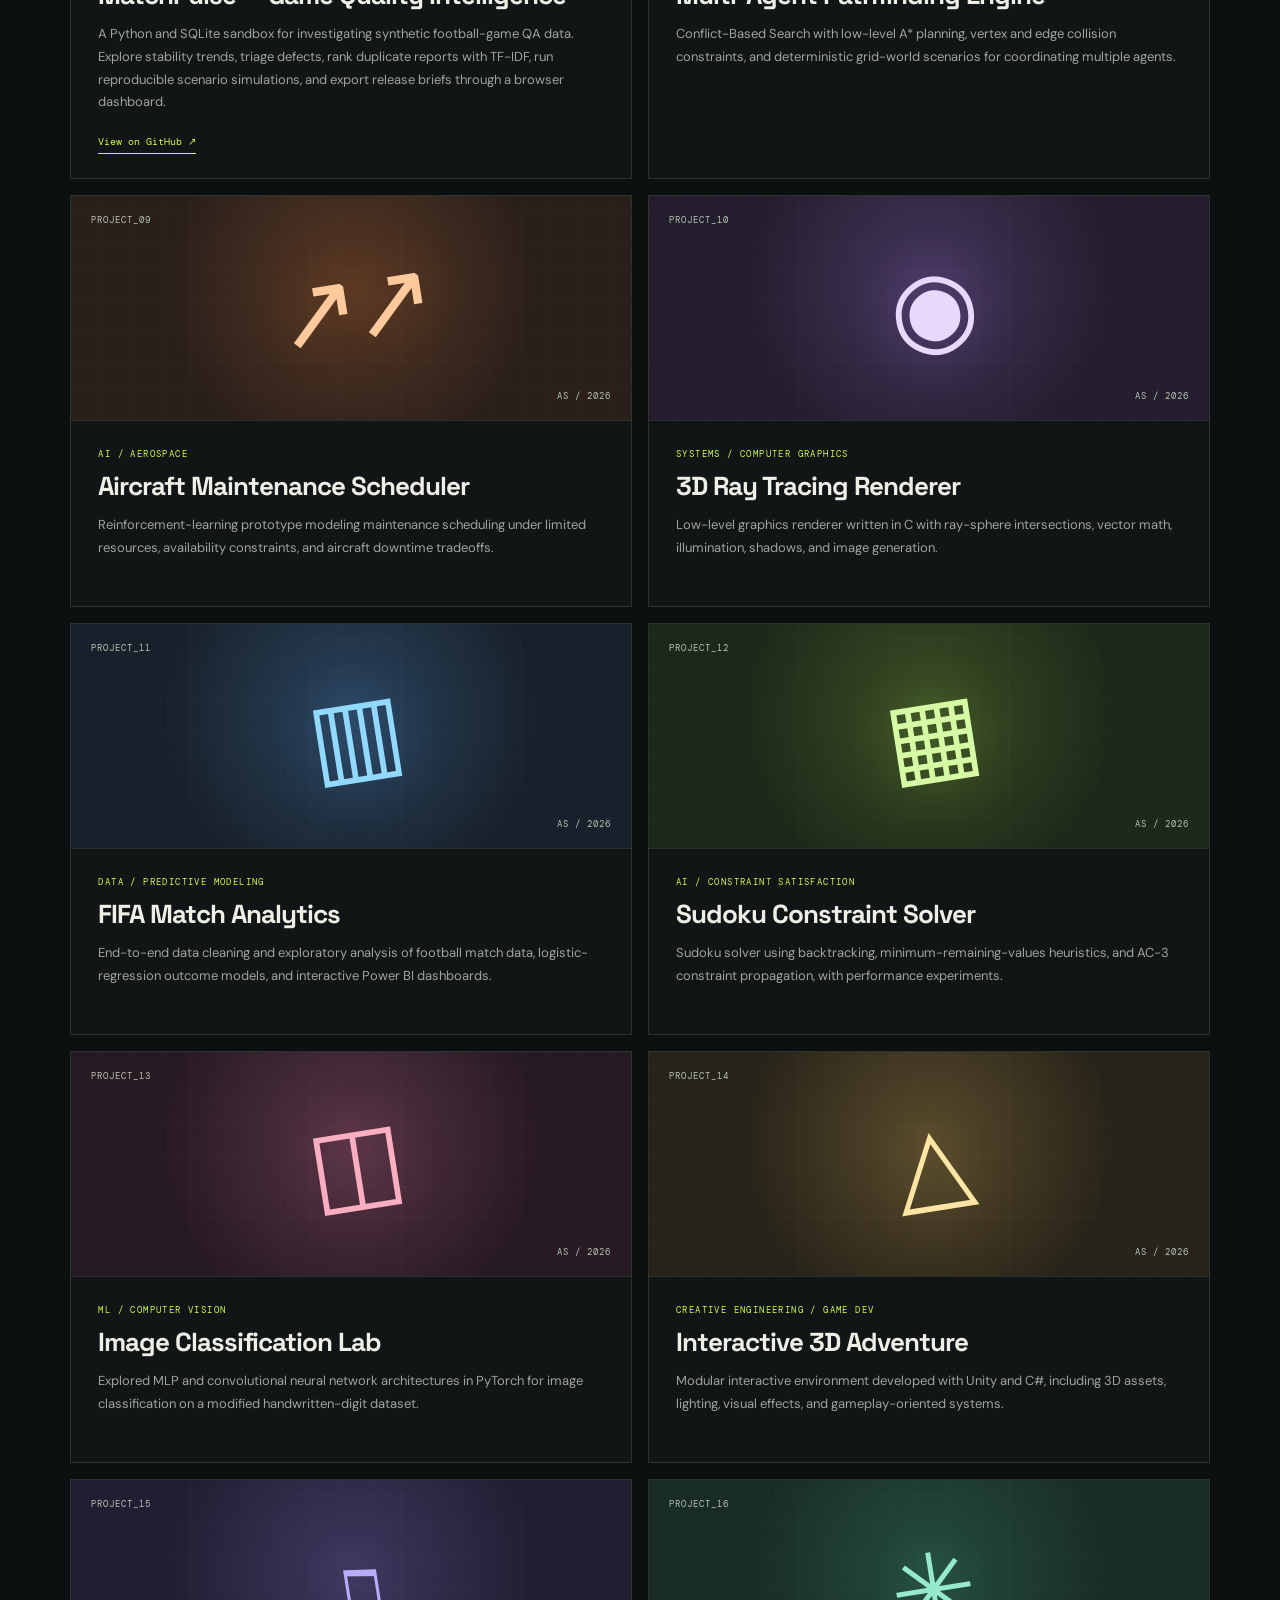
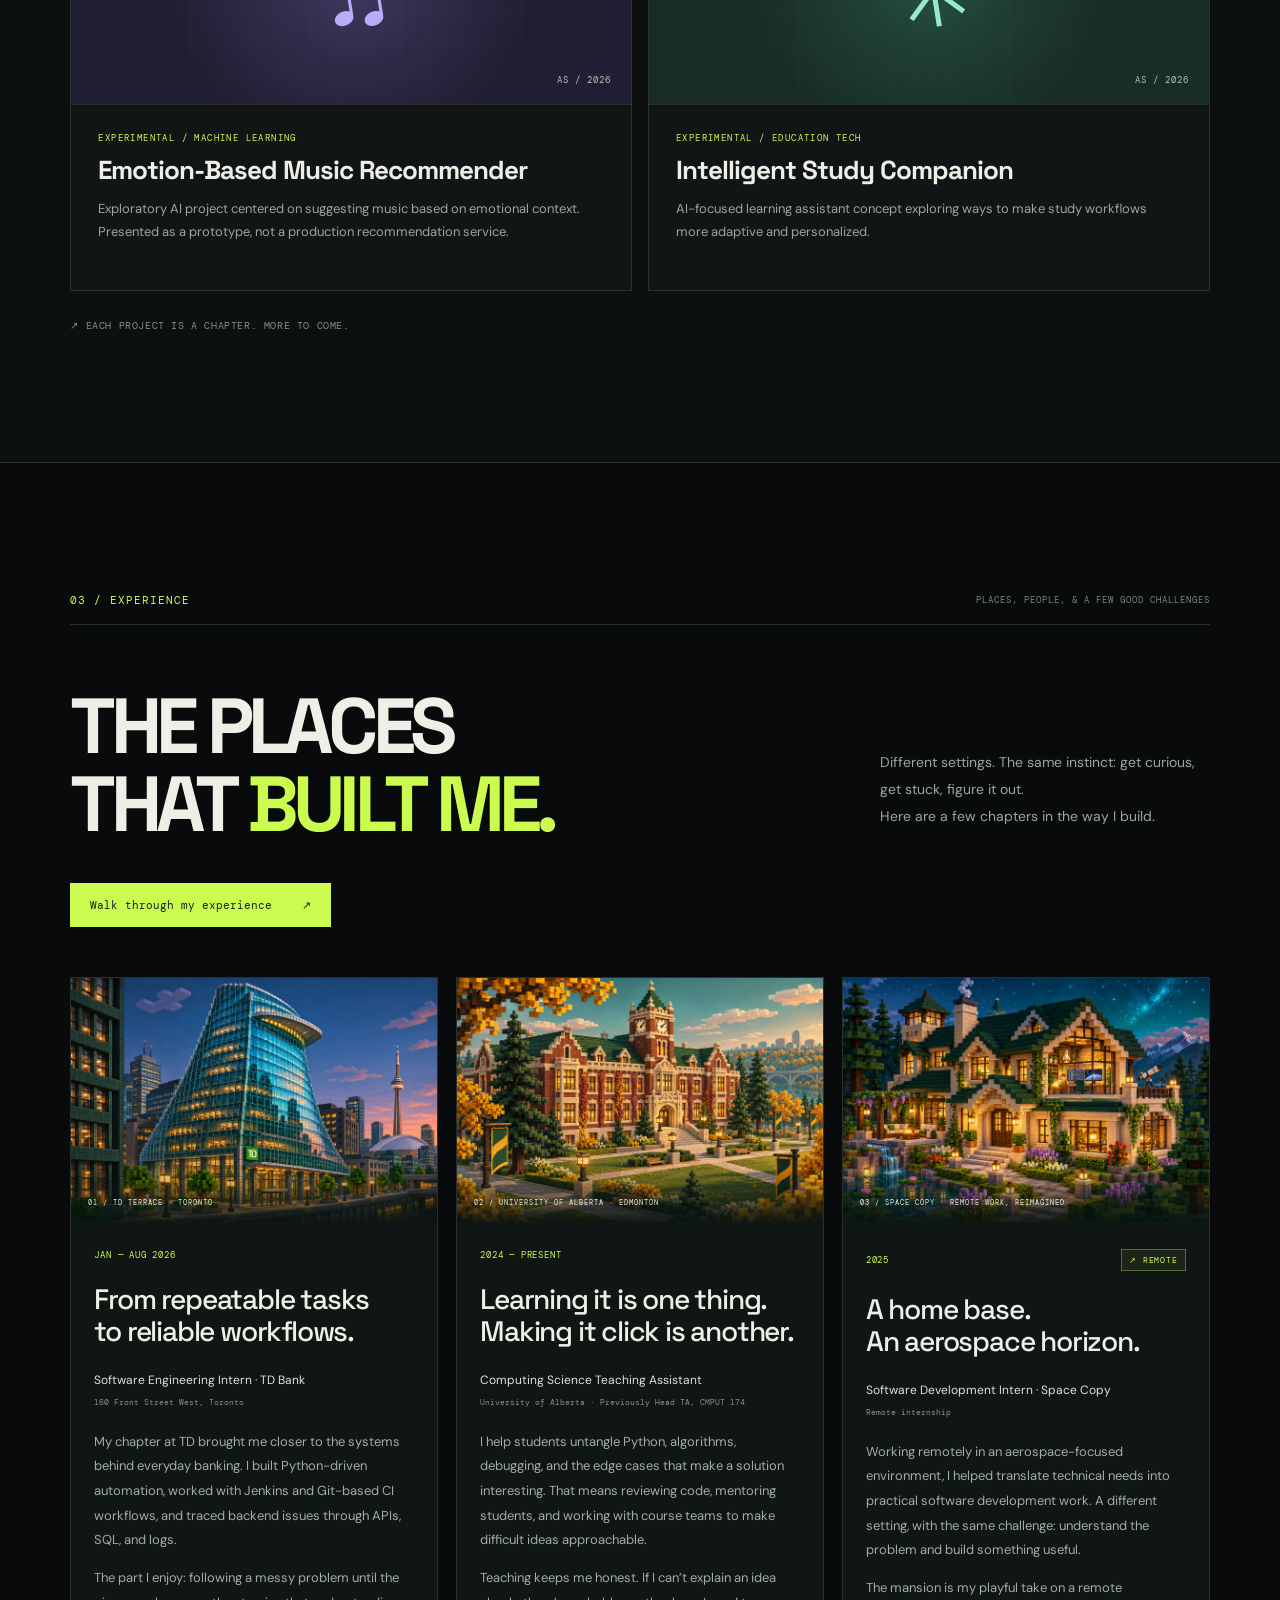
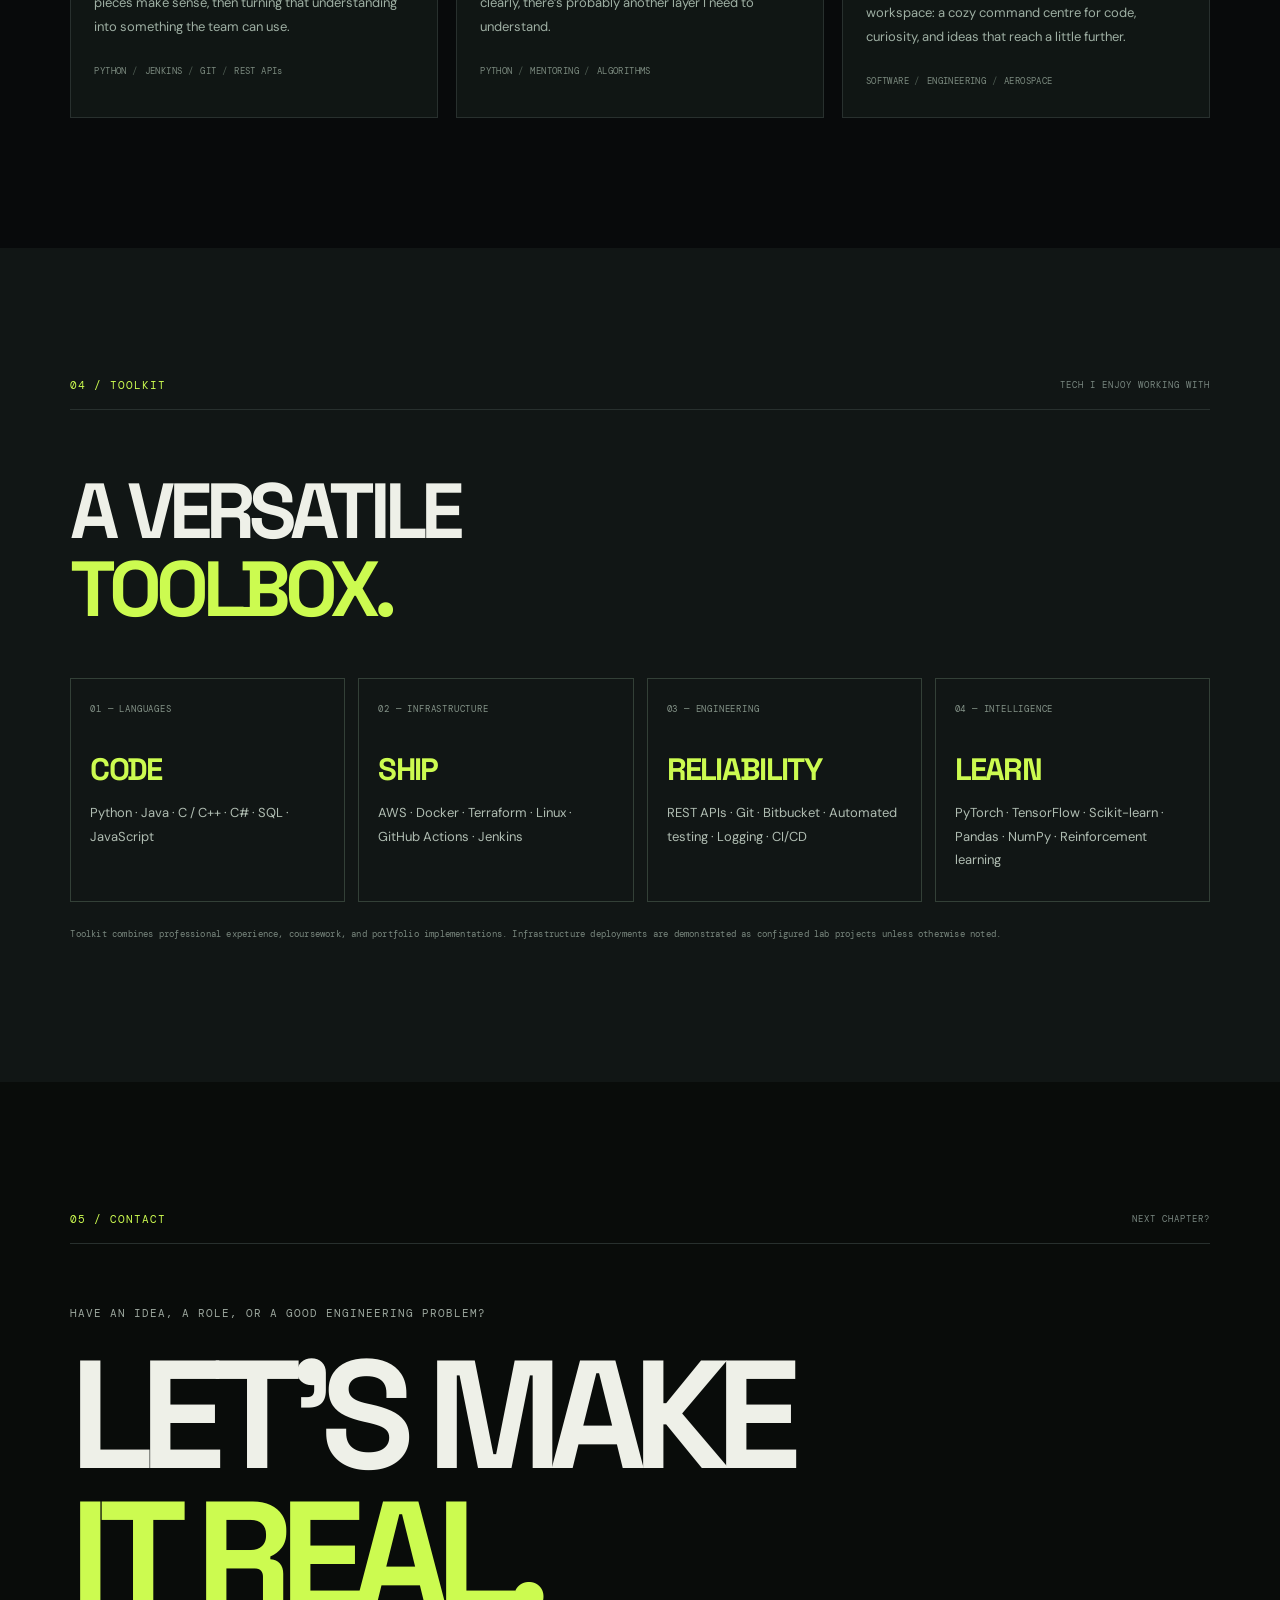
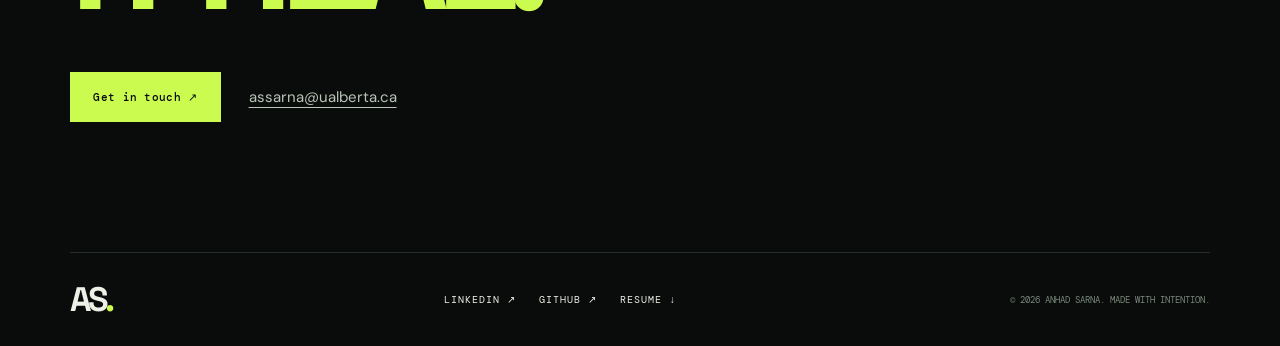
==== commit 3a57fed7: "Update graduation year to 2028" ====
--- a/classic/index.html
+++ b/classic/index.html
@@ -28,7 +28,7 @@
       <div class="hero-foot"><span><span class="small-plus">+</span> CURIOSITY-DRIVEN ENGINEERING</span><a href="#about">SCROLL TO EXPLORE <span>↓</span></a><span class="hero-index">01 — 05</span></div>
     </section>
     <section class="play-feature wrap" aria-labelledby="play-title"><a class="play-card" href="../game/"><div class="play-copy"><p class="play-kicker"><span class="play-status"></span> AN INTERACTIVE PORTFOLIO ADVENTURE</p><h2 id="play-title">Less scrolling.<br>More <em>exploring.</em></h2><p>A bigger world. A closer look. Step into a first-person voxel adventure, wander the forest, and discover the projects, places, and ideas that shape my work.</p><span class="play-cta">PLAY MY WORLD <span>↗</span></span><div class="play-facts">NO DOWNLOADS <span>✳</span> FIRST PERSON + MAP <span>✳</span> YOUR OWN PACE</div></div><div class="play-art" aria-hidden="true"><img src="../assets/voxel-world.svg" alt=""><span class="play-art-tag">ANHAD'S WORLD <span>v2.0</span></span><span class="play-art-caption">PRESS PLAY. FOLLOW YOUR CURIOSITY.</span></div></a></section><div class="ticker" aria-hidden="true"><div class="ticker-track"><span>PYTHON ✳ AWS ✳ DOCKER ✳ CI/CD ✳ DISTRIBUTED SYSTEMS ✳ AUTOMATION ✳ TERRAFORM ✳ PROBLEM SOLVING ✳ </span><span>PYTHON ✳ AWS ✳ DOCKER ✳ CI/CD ✳ DISTRIBUTED SYSTEMS ✳ AUTOMATION ✳ TERRAFORM ✳ PROBLEM SOLVING ✳ </span></div></div>
-    <section class="section about wrap" id="about"><div class="section-heading"><span class="section-number">01 / ABOUT</span><span class="section-side">BEYOND THE CODE</span></div><div class="about-grid"><div><h2 class="section-title">ENGINEERING<br/>WITH <span class="accent-text">INTENT.</span></h2><div class="about-highlight">CODE IS THE TOOL.<br/><span>IMPACT IS THE POINT.</span></div></div><div class="about-right"><p class="about-lead">I’m a Computer Science student at the <strong>University of Alberta</strong>, specializing in AI and fascinated by the invisible infrastructure that makes great products possible.</p><p>At <strong>TD Bank</strong>, I worked on software automation, CI workflows, backend investigation, and reliable delivery. As a <strong>Teaching Assistant</strong>, I help people make sense of challenging Python and algorithmic ideas. My portfolio spans DevOps, distributed systems, AI, computer graphics, and developer tooling.</p><p>I like asking <em>“What happens when this fails?”</em> just as much as <em>“Can I build this?”</em></p><div class="about-stats"><div><span class="stat-num">3.87</span><span class="stat-name">GPA / 4.00</span></div><div><span class="stat-num">2027</span><span class="stat-name">GRADUATION</span></div><div><span class="stat-num">16<span class="accent-text">+</span></span><span class="stat-name">TECH PROJECTS</span></div></div></div></div></section>
+    <section class="section about wrap" id="about"><div class="section-heading"><span class="section-number">01 / ABOUT</span><span class="section-side">BEYOND THE CODE</span></div><div class="about-grid"><div><h2 class="section-title">ENGINEERING<br/>WITH <span class="accent-text">INTENT.</span></h2><div class="about-highlight">CODE IS THE TOOL.<br/><span>IMPACT IS THE POINT.</span></div></div><div class="about-right"><p class="about-lead">I’m a Computer Science student at the <strong>University of Alberta</strong>, specializing in AI and fascinated by the invisible infrastructure that makes great products possible.</p><p>At <strong>TD Bank</strong>, I worked on software automation, CI workflows, backend investigation, and reliable delivery. As a <strong>Teaching Assistant</strong>, I help people make sense of challenging Python and algorithmic ideas. My portfolio spans DevOps, distributed systems, AI, computer graphics, and developer tooling.</p><p>I like asking <em>“What happens when this fails?”</em> just as much as <em>“Can I build this?”</em></p><div class="about-stats"><div><span class="stat-num">3.87</span><span class="stat-name">GPA / 4.00</span></div><div><span class="stat-num">2028</span><span class="stat-name">GRADUATION</span></div><div><span class="stat-num">16<span class="accent-text">+</span></span><span class="stat-name">TECH PROJECTS</span></div></div></div></div></section>
     <section class="section projects-section" id="work"><div class="wrap"><div class="section-heading"><span class="section-number">02 / SELECTED WORK</span><span class="section-side">THE PROOF IS IN THE BUILD</span></div><div class="projects-head"><h2 class="section-title">BUILT, NOT<br/><span class="accent-text">JUST SAID.</span></h2><p>A few things I've engineered, explored, and learned from. Filter by what you're curious about.</p></div><div class="filters" role="group" aria-label="Filter projects"><button class="filter active" data-filter="all" aria-pressed="true">ALL WORK <span>16</span></button><button class="filter" data-filter="devops" aria-pressed="false">DEVOPS / SYSTEMS</button><button class="filter" data-filter="ai" aria-pressed="false">AI / ALGORITHMS</button><button class="filter" data-filter="creative" aria-pressed="false">CREATIVE / OTHER</button></div><div class="projects-grid" id="projects-grid"></div><div class="projects-footer"><span>↗ EACH PROJECT IS A CHAPTER. MORE TO COME.</span></div></div></section>
 <section class="section experience wrap" id="experience"><div class="section-heading"><span class="section-number">03 / EXPERIENCE</span><span class="section-side">PLACES, PEOPLE, & A FEW GOOD CHALLENGES</span></div><div class="experience-intro"><h2 class="section-title">THE PLACES<br/>THAT <span class="accent-text">BUILT ME.</span></h2><p>Different settings. The same instinct: get curious, get stuck, figure it out.<br>Here are a few chapters in the way I build.</p><a class="experience-journey-link" href="../game/?journey=experience">Walk through my experience <span>↗</span></a></div><div class="experience-cards">
 <article class="experience-card"><figure><img src="../assets/td-terrace.jpg?v=7" alt="Minecraft-style interpretation of the blue glass TD Terrace tower in Toronto, with warmly lit windows" loading="lazy" decoding="async" width="1536" height="1024"><figcaption>01 / TD TERRACE · TORONTO</figcaption></figure><div class="experience-card-body"><span class="experience-date">JAN — AUG 2026</span><h3>From repeatable tasks<br>to reliable workflows.</h3><span class="experience-role">Software Engineering Intern · TD Bank</span><span class="experience-location">160 Front Street West, Toronto</span><p>My chapter at TD brought me closer to the systems behind everyday banking. I built Python-driven automation, worked with Jenkins and Git-based CI workflows, and traced backend issues through APIs, SQL, and logs.</p><p>The part I enjoy: following a messy problem until the pieces make sense, then turning that understanding into something the team can use.</p><div class="mini-tags"><span>PYTHON</span><span>JENKINS</span><span>GIT</span><span>REST APIs</span></div></div></article>
